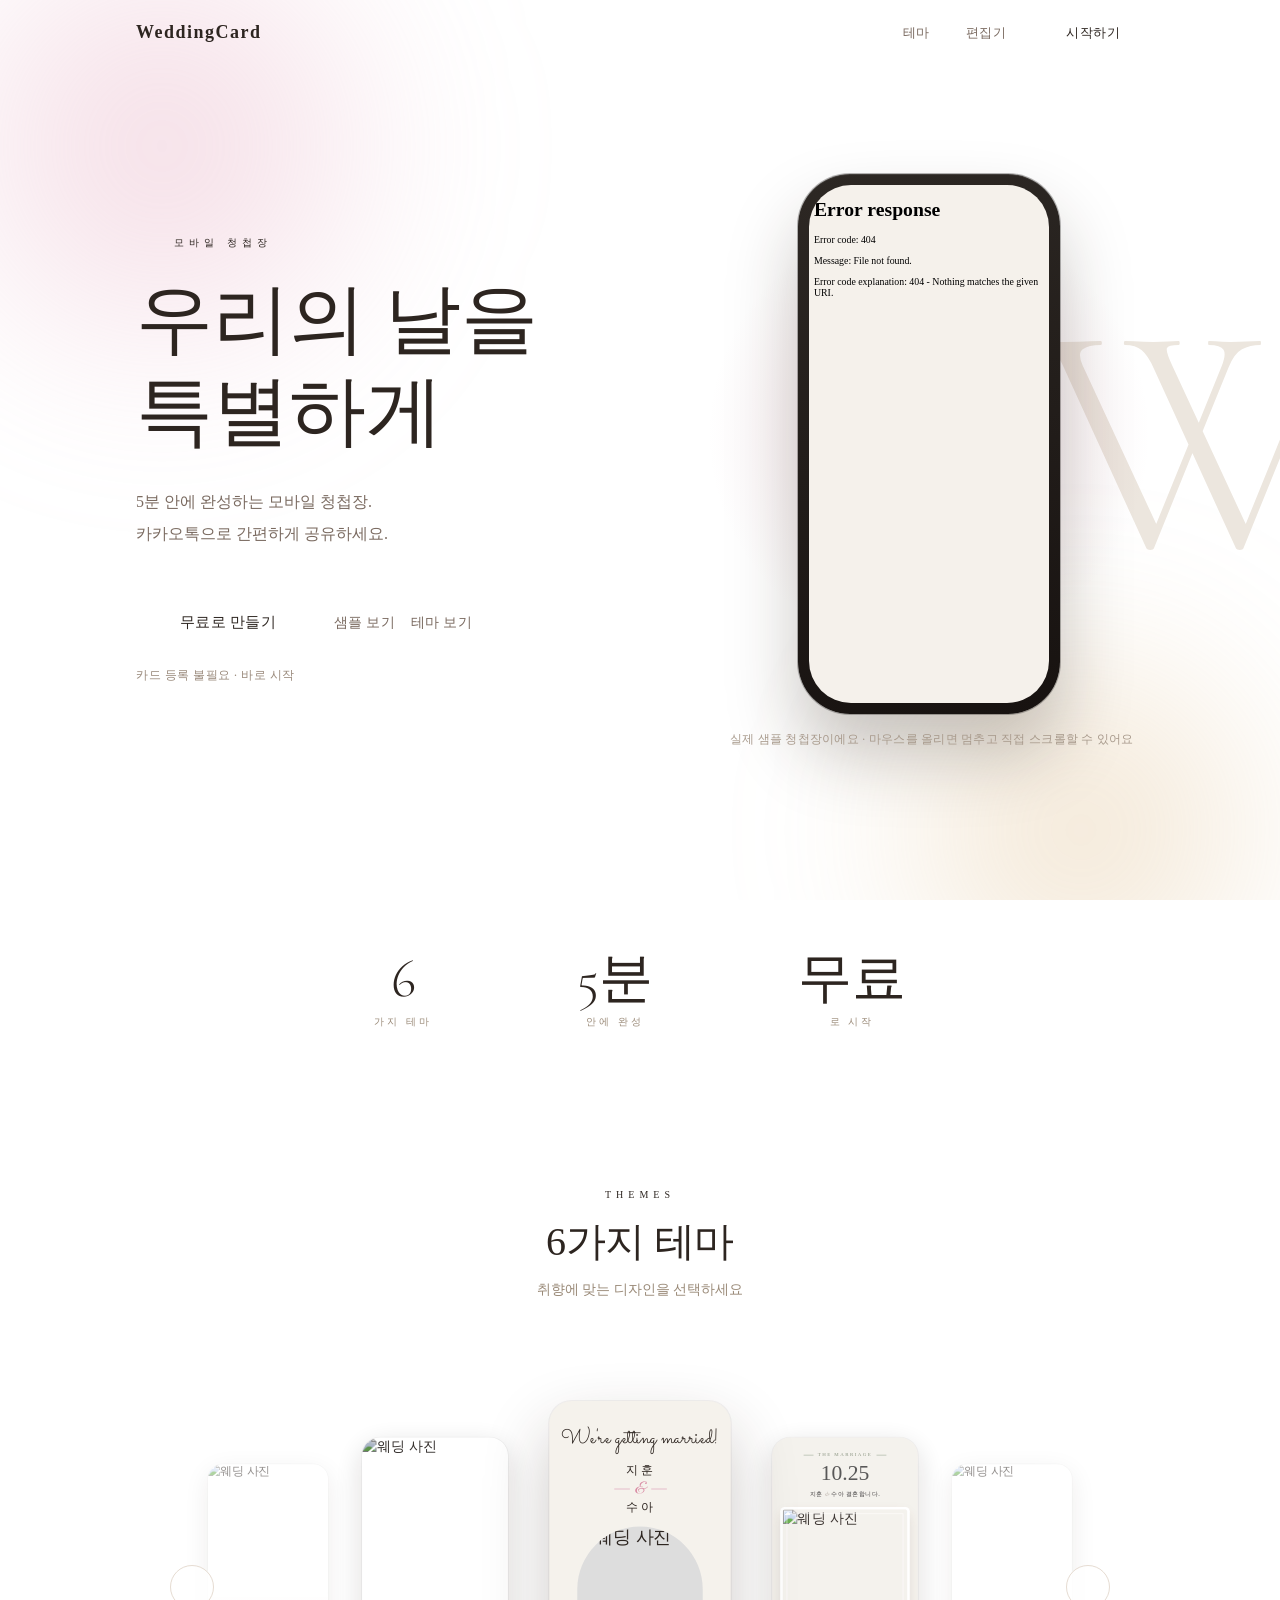
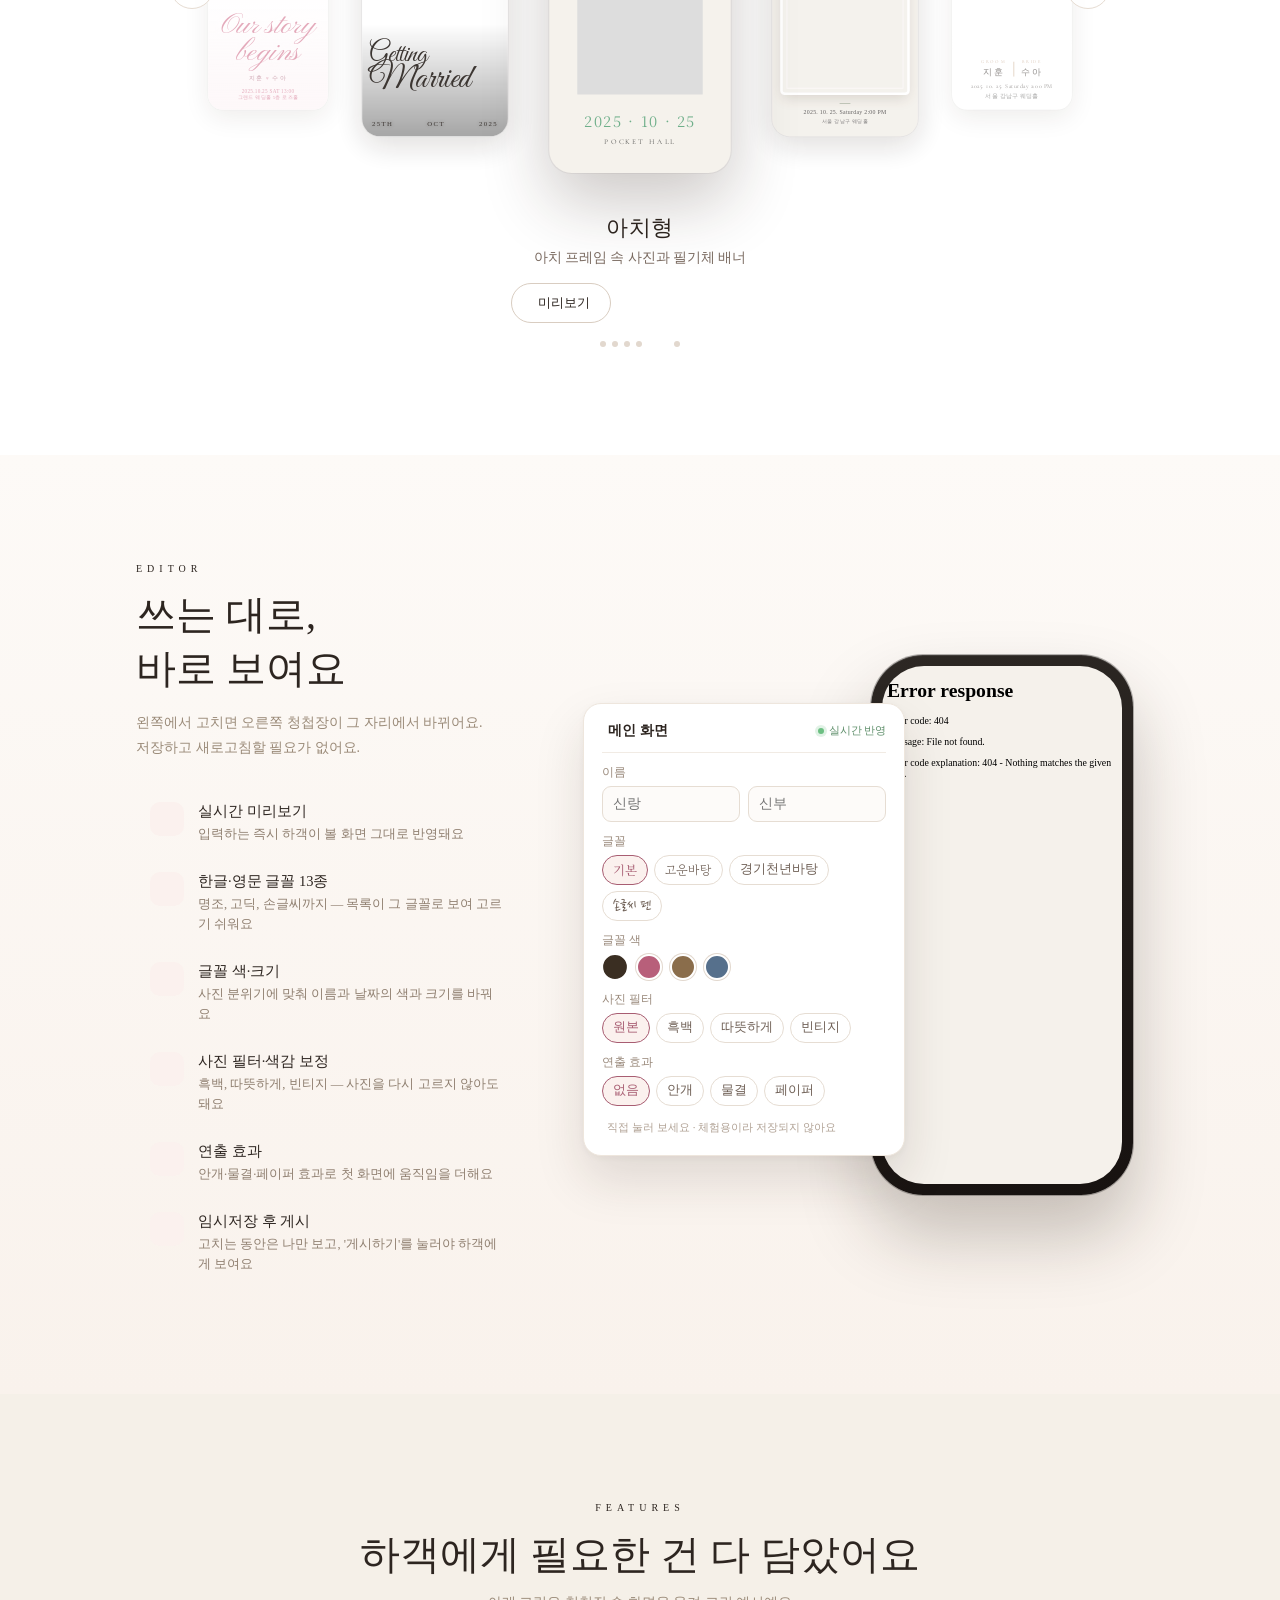
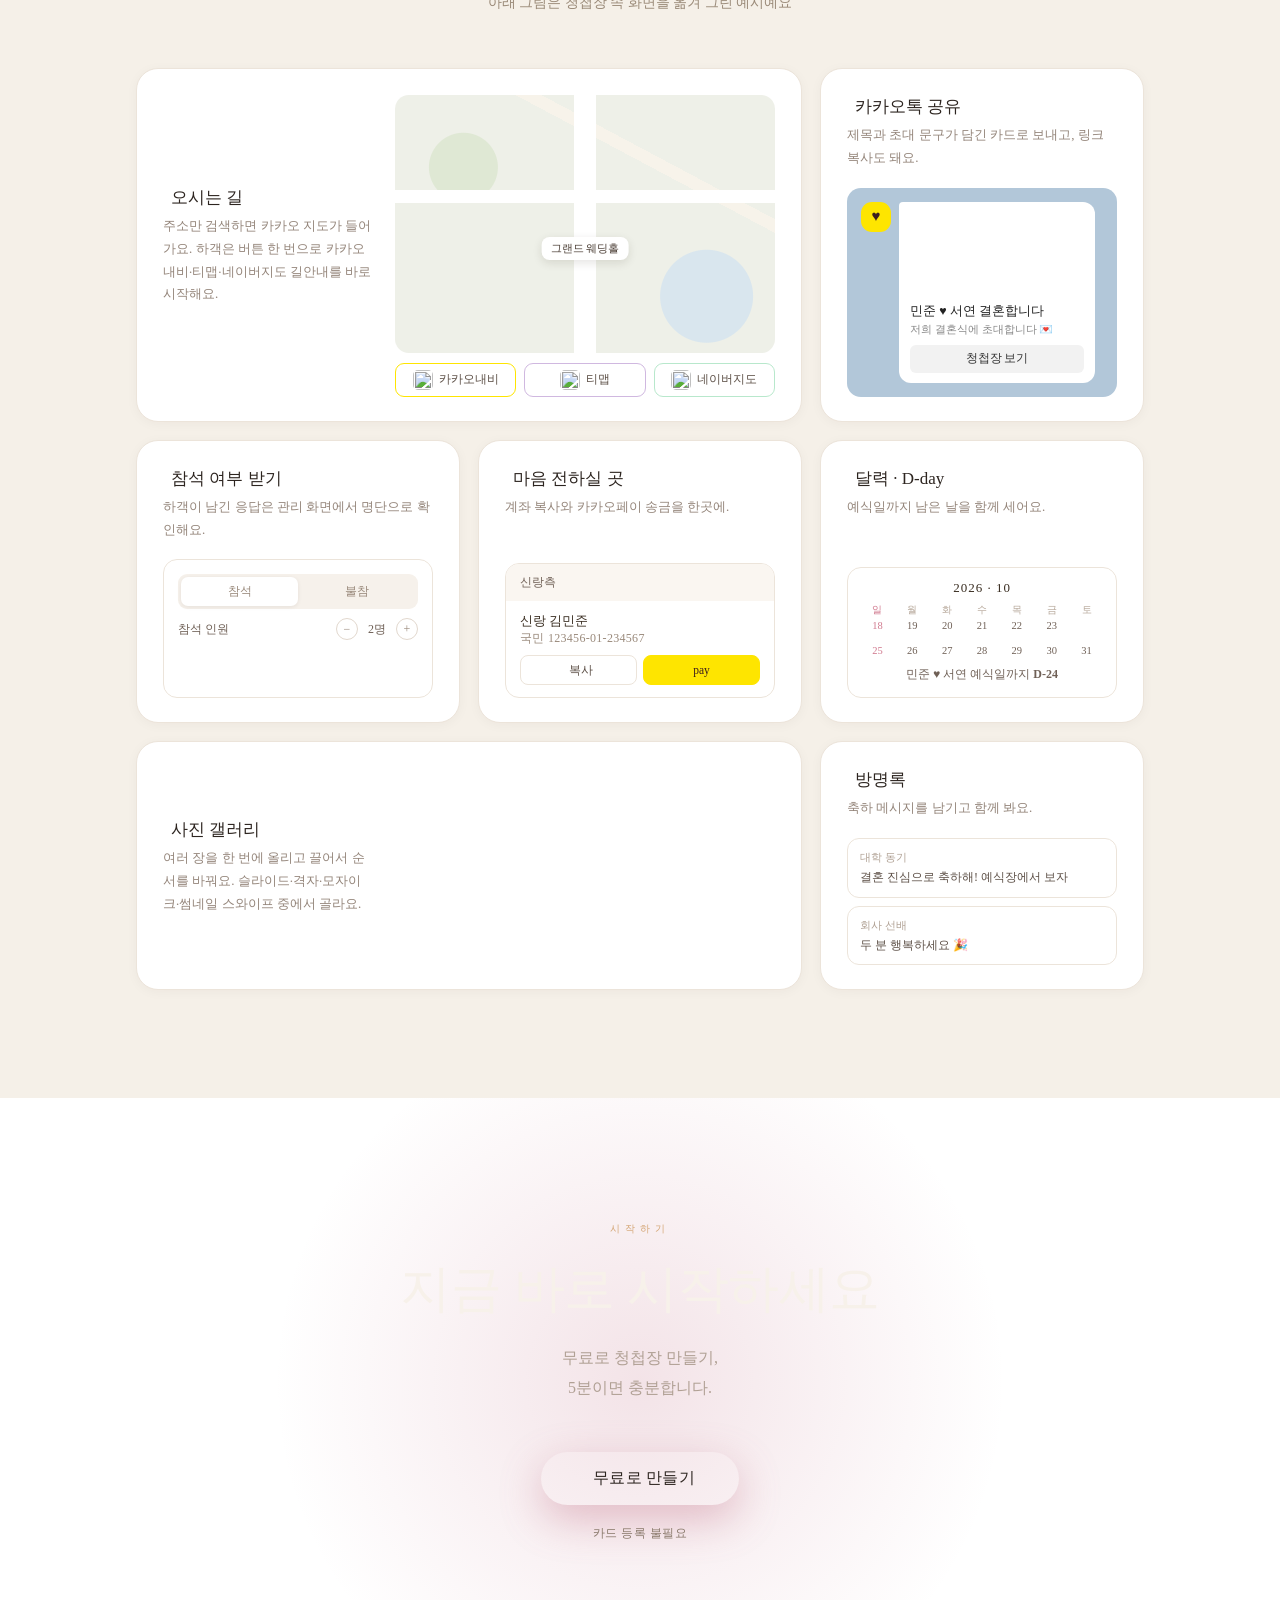
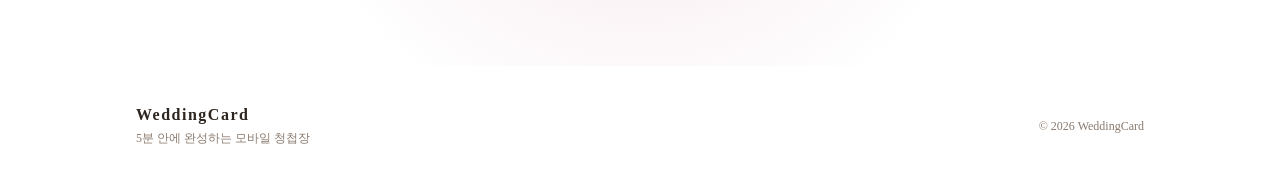
==== src/main/resources/templates/index.html @ 73e3d006 "푸터: 링크 목록과 테스트 제거, 로고·소개·연도만 Co-Authored-By: Claude Opus 5.5 <noreply@anthropic.com> Claude-Session:" ====
<!DOCTYPE html>
<html lang="ko" xmlns:th="http://www.thymeleaf.org">
<head>
  <meta charset="UTF-8">
  <meta name="viewport" content="width=device-width, initial-scale=1.0">
  <link rel="icon" type="image/svg+xml" href="/favicon.svg">
  <link rel="icon" type="image/png" sizes="32x32" href="/favicon-32.png">
  <link rel="apple-touch-icon" href="/apple-touch-icon.png">
  <title>WeddingCard — 모바일 청첩장</title>
  <link rel="preconnect" href="https://fonts.googleapis.com">
  <link href="https://fonts.googleapis.com/css2?family=Noto+Serif+KR:wght@200;300;400;600&family=Noto+Sans+KR:wght@300;400;500&family=Cormorant+Garamond:ital,wght@0,300;0,400;0,600;1,300;1,400;1,600&family=Dancing+Script:wght@600&family=Great+Vibes&family=Pinyon+Script&family=Sacramento&family=Patrick+Hand&display=swap" rel="stylesheet">
<!-- 편집기 소개 패널의 글꼴 버튼 이름만 (text= 로 그 글자 조각만 받는다) -->
<link href="https://fonts.googleapis.com/css2?family=Gowun+Batang&family=Nanum+Pen+Script&text=%EA%B3%A0%EC%9A%B4%EB%B0%94%ED%83%95%EC%86%90%EA%B8%80%EC%94%A8%ED%8E%9C&display=swap" rel="stylesheet">
<!-- 아치형 카드 날짜 숫자 — 실제 청첩장 기본값과 같은 경기천년바탕 (unicode-range subset 이라 쓰인 글자 조각만 받음) -->
<link rel="stylesheet" href="https://cdn.jsdelivr.net/gh/fonts-archive/GyeonggiBatang/subsets/GyeonggiBatang-dynamic-subset.css">
  <link rel="stylesheet" href="https://cdn.jsdelivr.net/npm/@tabler/icons-webfont@latest/dist/tabler-icons.min.css">
  <link rel="stylesheet" th:href="@{/css/tokens.css}">
  <style>
    *, *::before, *::after { box-sizing: border-box; margin: 0; padding: 0; }
    html { scroll-behavior: smooth; }
    body { font-family:var(--font-sans); background: var(--color-cream); color: #2d2520; -webkit-font-smoothing: antialiased; }

    /* ── 레이아웃 ── */
    .lp-wrap { max-width: 1120px; margin: 0 auto; padding: 0 56px; }
    .lp-hero-grid { display: grid; grid-template-columns: 54fr 46fr; gap: 72px; align-items: center; }
    .lp-hero-ctas { display: flex; gap: 16px; align-items: center; flex-wrap: wrap; }
    /* 테마 캐러셀이 양옆으로 넓게 펼쳐지므로 이 섹션만 조금 넓힌다 */
    #themes .lp-wrap { max-width: 1180px; }
    .lp-hero-visual { display: flex; justify-content: center; align-items: center; }

    /* ── 히어로 장식 문자 ── */
    .lp-hero-deco {
      position: absolute; right: -60px; top: 50%; transform: translateY(-52%);
      font-family: 'Cormorant Garamond', serif;
      font-size: clamp(160px, 26vw, 360px);
      font-weight: 300; line-height: 1;
      color: #ece6de; pointer-events: none; user-select: none; z-index: 0; letter-spacing: -8px;
    }

    /* ── 스크롤 reveal ── */
    [data-reveal] {
      opacity: 0; transform: translateY(28px);
      transition: opacity 0.9s cubic-bezier(0.16,1,0.3,1), transform 0.9s cubic-bezier(0.16,1,0.3,1);
    }
    [data-reveal="scale"] { transform: scale(0.93) translateY(12px); }
    [data-reveal].in  { opacity: 1; transform: none; }
    [data-delay="1"]  { transition-delay: 0.10s !important; }
    [data-delay="2"]  { transition-delay: 0.22s !important; }
    [data-delay="3"]  { transition-delay: 0.34s !important; }
    [data-delay="4"]  { transition-delay: 0.46s !important; }
    [data-delay="5"]  { transition-delay: 0.58s !important; }
    [data-delay="6"]  { transition-delay: 0.70s !important; }

    /* ── 호버 ── */
    .feat-card { transition: transform 0.25s ease, box-shadow 0.25s ease; }
    .feat-card:hover { transform: translateY(-3px); box-shadow: 0 16px 48px rgba(44,30,20,0.09) !important; }
    .nav-link:hover  { color: var(--color-ink-deepest) !important; }
    .lp-primary:hover { background: #b56278 !important; transform: translateY(-1px); }
    .lp-dark-btn:hover { background: #3d3028 !important; }

    /* ── 눌림 ──
       터치 기기엔 hover가 없어서, 지금까지 모바일에서는 버튼을 눌러도 아무 반응이
       없었다(반응이 없으면 한 번 더 누른다). 색 변화를 같이 주는 이유는
       모션 최소화 설정에서 transform 이 무력화돼도 피드백은 남기기 위해서다. */
    .lp-primary:active  { background: #a85369 !important; transform: translateY(1px) scale(0.985); }
    .lp-dark-btn:active { background: #000 !important; transform: translateY(1px);
                          transition: background 0.1s, transform 0.1s; }
    .nav-link:active { opacity: 0.6; }

    /* ── 키보드 포커스 ──
       버튼이 전부 border-radius 22~40px 커스텀이라 브라우저 기본 링이 제대로
       드러나지 않는다. outline 은 요소의 radius 를 따라가므로 모양은 그대로 둔다. */
    a:focus-visible,
    button:focus-visible { outline: 2px solid #b8536e; outline-offset: 3px; }

    /* ── 애니메이션 ── */
    @keyframes float { 0%,100% { transform: translateY(0) rotate(-2deg); } 50% { transform: translateY(-14px) rotate(-2deg); } }
    @keyframes scrollBounce { 0%,100% { transform: translateX(-50%) translateY(0); opacity: 0.5; } 50% { transform: translateX(-50%) translateY(9px); opacity: 0.15; } }
    @keyframes navIn { from { opacity: 0; transform: translateY(-10px); } to { opacity: 1; transform: none; } }

    /* ── 히어로 배경 글로우 ──
       섹션 배경이 전부 크림 한 톤이라 정지 화면처럼 보였다. 아주 느리게 떠다니는
       블롭 두 개로 색을 흔들어 준다 — 눈에 띄면 실패고, 없으면 허전한 정도로만. */
    .lp-hero-glow { position: absolute; border-radius: 50%; pointer-events: none; z-index: 0; filter: blur(72px); }
    .lp-glow-a {
      width: min(54vw, 580px); height: min(54vw, 580px); top: -16%; left: -10%;
      background: radial-gradient(circle, rgba(226,160,184,0.40) 0%, rgba(226,160,184,0) 70%);
      animation: driftA 21s ease-in-out infinite;
    }
    .lp-glow-b {
      width: min(46vw, 500px); height: min(46vw, 500px); bottom: -20%; right: -4%;
      background: radial-gradient(circle, rgba(214,172,110,0.34) 0%, rgba(214,172,110,0) 70%);
      animation: driftB 27s ease-in-out infinite;
    }
    @keyframes driftA { 0%,100% { transform: translate(0,0) scale(1); } 50% { transform: translate(7%,9%) scale(1.14); } }
    @keyframes driftB { 0%,100% { transform: translate(0,0) scale(1); } 50% { transform: translate(-8%,-7%) scale(1.10); } }

    /* ── 히어로 체험 폰 ──
       예전엔 테마 사진을 깐 폰 목업 세 대였다. 보기만 할 수 있어서 "직접 써보면 어떤지"가
       전달되지 않았다. 실제 샘플 청첩장(/demo)을 iframe 으로 넣어 스크롤·테마 전환을 해볼 수 있게 했다.
       iframe 은 실제 폰 폭(390px)으로 그리고 화면 크기에 맞게 축소한다. */
    .lp-demo { display: flex; flex-direction: column; align-items: center; gap: 18px; position: relative; }
    .lp-demo-glow {
      position: absolute; width: 460px; height: 460px; border-radius: 50%; top: 30px; left: 50%;
      transform: translateX(-50%); z-index: 0; pointer-events: none;
      background: radial-gradient(circle, rgba(196,116,138,0.20) 0%, rgba(196,116,138,0) 68%);
    }
    .lp-dphone {
      position: relative; z-index: 1; width: 262px; height: 540px; padding: 11px; border-radius: 52px;
      background: linear-gradient(165deg,#2d2824 0%,#171210 100%);
      box-shadow: 0 40px 70px rgba(44,30,20,0.25), inset 0 1px 0 rgba(255,255,255,0.1), 0 0 0 1px rgba(0,0,0,0.28);
    }
    .lp-dphone-screen { width: 240px; height: 518px; border-radius: 42px; overflow: hidden; position: relative; background: #f5f1eb; }
    .lp-dphone-screen iframe { width: 390px; height: 842px; border: 0; display: block; transform: scale(0.6154); transform-origin: 0 0; }
    /* 테마를 바꾸는 순간 깜빡임을 가리는 덮개 — 처음 불러올 때도 덮어 둔다 */
    .lp-dphone-fade { position: absolute; inset: 0; background: #f5f1eb; opacity: 0; pointer-events: none; transition: opacity 0.35s; }
    .lp-dphone-fade.on { opacity: 1; }
    .lp-demo-hint { font-size: 11.5px; color: #a89a8c; letter-spacing: 0.3px; display: flex; align-items: center; gap: 6px; position: relative; z-index: 1; }
    /* 터치 기기 — 폰 안에서 스크롤하면 페이지 스크롤이 막히므로 히어로 폰은 보기만(저절로 스크롤되는 것을 본다) */
    @media (pointer: coarse) { .lp-demo .lp-dphone iframe { pointer-events: none; } }

    /* ── 테마 캐러셀 ── */
    .lp-cf { position: relative; height: 440px; touch-action: pan-y; }
    .lp-cf-card {
      position: absolute; left: 50%; top: 50%; width: 162px; height: 332px; margin: -166px 0 0 -81px;
      transition: transform 0.55s cubic-bezier(.2,.7,.2,1), opacity 0.55s, filter 0.55s; cursor: pointer; outline: none;
    }
    .lp-cf-card > div { transition: box-shadow 0.55s; }
    .lp-cf-card.c0 > div { box-shadow: 0 26px 60px rgba(44,30,20,0.24), 0 0 0 1px rgba(44,30,20,0.05) !important; }
    .lp-cf-card:focus-visible > div { box-shadow: 0 0 0 3px var(--color-rose) !important; }
    /* 스크립트가 돌기 전 — 한 줄로 늘어놓는다 */
    .lp-cf:not(.ready) { display: flex; justify-content: center; gap: 14px; height: auto; flex-wrap: wrap; }
    .lp-cf:not(.ready) .lp-cf-card { position: static; margin: 0; }
    .lp-cf:not(.ready) .lp-cf-nav { display: none; }
    .lp-cf-nav {
      position: absolute; top: 50%; transform: translateY(-50%); z-index: 20; width: 44px; height: 44px; border-radius: 50%;
      border: 1px solid #e6dcd2; background: rgba(255,255,255,0.85); color: #5a4a40; font-size: 18px; cursor: pointer;
      display: flex; align-items: center; justify-content: center; transition: background 0.2s;
    }
    .lp-cf-nav:hover { background: #fff; }
    .lp-cf-nav.prev { left: calc(50% - 470px); }
    .lp-cf-nav.next { right: calc(50% - 470px); }
    .lp-cf-info { text-align: center; margin-top: 6px; }
    .lp-cf-name { font-family: var(--font-serif); font-size: 22px; color: var(--color-ink-deepest); letter-spacing: 0.5px; }
    .lp-cf-desc { font-size: 13.5px; color: #7a6a60; margin-top: 6px; }
    .lp-cf-btns { display: flex; gap: 10px; justify-content: center; margin-top: 16px; flex-wrap: wrap; }
    .lp-btn-o {
      font-family: inherit; font-size: 13px; color: var(--color-ink-deepest); padding: 10px 20px; border-radius: 999px;
      border: 1px solid #d9cdc1; background: #fff; cursor: pointer; display: inline-flex; align-items: center; gap: 6px;
    }
    .lp-btn-o:hover { border-color: var(--color-rose); }
    .lp-btn-r {
      font-size: 13px; color: #fff; padding: 10px 22px; border-radius: 999px; border: 0; background: var(--color-rose);
      text-decoration: none; display: inline-flex; align-items: center; gap: 6px; transition: background 0.2s;
    }
    .lp-btn-r:hover { background: #a85d72; }
    .lp-cf-dots { display: flex; gap: 6px; justify-content: center; margin-top: 18px; }
    .lp-cf-dot { width: 6px; height: 6px; border-radius: 50%; background: #e2d8ce; cursor: pointer; transition: width 0.3s, background 0.3s; }
    .lp-cf-dot.on { width: 20px; border-radius: 3px; background: var(--color-rose); }

    /* ── 테마 미리보기 창 ── */
    .lp-pv {
      position: fixed; inset: 0; z-index: 500; display: flex; align-items: center; justify-content: center; gap: 28px;
      background: rgba(30,24,20,0.55); backdrop-filter: blur(4px); -webkit-backdrop-filter: blur(4px);
      opacity: 0; pointer-events: none; transition: opacity 0.25s;
    }
    .lp-pv.open { opacity: 1; pointer-events: auto; }
    .lp-pv-side { display: flex; flex-direction: column; gap: 14px; color: #fff; width: 230px; }
    .lp-pv-side .t { font-family: var(--font-serif); font-size: 24px; }
    .lp-pv-side .d { font-size: 13.5px; opacity: 0.8; line-height: 1.6; }
    .lp-pv-side .s { font-size: 12px; opacity: 0.65; }
    .lp-pv-close, .lp-pv-arrow {
      width: 44px; height: 44px; border-radius: 50%; border: 0; background: rgba(255,255,255,0.15); color: #fff;
      font-size: 20px; cursor: pointer; display: flex; align-items: center; justify-content: center;
    }
    .lp-pv-close { position: absolute; top: 22px; right: 26px; }
    @media (max-width: 760px) {
      .lp-pv { flex-wrap: wrap; align-content: center; gap: 14px; }
      .lp-pv-side { width: 100%; align-items: center; text-align: center; order: 3; }
      .lp-pv-side .d, .lp-pv-side .s { display: none; }
      .lp-pv-arrow { position: absolute; top: 50%; }
      .lp-pv-arrow.pp { left: 8px; } .lp-pv-arrow.pn { right: 8px; }
    }

    /* ── 네비게이션 ── */
    .lp-nav {
      position: fixed; top: 0; left: 0; right: 0; z-index: 100; height: 66px;
      background: transparent;
      backdrop-filter: none; -webkit-backdrop-filter: none;
      border-bottom: 1px solid transparent;
      transition: background 0.35s ease, border-color 0.35s ease, backdrop-filter 0.35s ease;
      animation: navIn 0.5s 0.1s both;
    }
    .lp-nav.scrolled {
      background: rgba(253,250,247,0.96);
      backdrop-filter: blur(14px); -webkit-backdrop-filter: blur(14px);
      border-bottom: 1px solid var(--color-border-soft);
    }

    /* ── 편집기 소개 ──
       왼쪽은 할 수 있는 것 목록, 오른쪽은 편집 패널 + 실제 샘플 청첩장(/demo) 폰.
       패널을 만지면 편집기와 같은 postMessage(WEDDING_LIVE_UPDATE)로 폰 화면이 바로 바뀐다. */
    .lp-ed-grid { display: grid; grid-template-columns: 40fr 60fr; gap: 56px; align-items: center; }
    .lp-ed-list { list-style: none; margin-top: 30px; display: flex; flex-direction: column; gap: 4px; }
    .lp-ed-list li {
      display: flex; gap: 14px; align-items: flex-start; padding: 12px 14px; border-radius: 14px;
      transition: background 0.3s, box-shadow 0.3s;
    }
    .lp-ed-list li.on { background: #fff; box-shadow: 0 6px 22px rgba(44,30,20,0.07); }
    .lp-ed-list .ic {
      flex: 0 0 34px; height: 34px; border-radius: 10px; background: #fbf1ee; color: var(--color-rose);
      display: flex; align-items: center; justify-content: center; font-size: 18px; transition: background 0.3s, color 0.3s;
    }
    .lp-ed-list li.on .ic { background: var(--color-rose); color: #fff; }
    .lp-ed-list .t { font-size: 14.5px; color: var(--color-ink-deepest); font-weight: 500; }
    .lp-ed-list .d { font-size: 12.5px; color: #8f7f70; margin-top: 3px; line-height: 1.6; font-weight: 300; }

    .lp-ed-visual { display: flex; justify-content: center; align-items: flex-start; }
    .lp-ed-visual .lp-dphone { flex: 0 0 auto; }
    .lp-ed-visual .lp-dphone iframe { pointer-events: none; }
    .lp-ed-panel {
      position: relative; z-index: 2; flex: 0 0 322px; margin: 48px -34px 0 0; padding: 18px 18px 20px;
      background: #fff; border-radius: 18px; border: 1px solid #eee6dd;
      box-shadow: 0 24px 50px rgba(44,30,20,0.13), 0 2px 6px rgba(44,30,20,0.04);
    }
    .lp-ed-head { display: flex; align-items: center; justify-content: space-between; padding-bottom: 12px; margin-bottom: 4px; border-bottom: 1px solid #f1ebe4; }
    .lp-ed-head b { font-size: 13.5px; font-weight: 600; color: var(--color-ink-deepest); display: flex; align-items: center; gap: 6px; }
    .lp-ed-live { font-size: 11px; color: #5f8f6b; display: flex; align-items: center; gap: 5px; }
    .lp-ed-live::before { content: ''; width: 6px; height: 6px; border-radius: 50%; background: #6cbf82; box-shadow: 0 0 0 3px rgba(108,191,130,0.2); }
    .lp-ed-lbl { font-size: 11.5px; color: #9a8a7c; margin: 12px 0 6px; }
    .lp-ed-names { display: grid; grid-template-columns: 1fr 1fr; gap: 8px; }
    .lp-ed-names input {
      width: 100%; height: 36px; padding: 0 10px; border: 1px solid #e6ddd3; border-radius: 9px; background: #fdfbf9;
      font: inherit; font-size: 13.5px; color: var(--color-ink-deepest); outline: none; transition: border-color 0.2s, box-shadow 0.2s;
    }
    .lp-ed-names input:focus, .lp-ed-names input.typing { border-color: var(--color-rose); box-shadow: 0 0 0 3px rgba(196,116,138,0.14); }
    .lp-ed-chips { display: flex; flex-wrap: wrap; gap: 6px; }
    .lp-ed-chip {
      height: 30px; padding: 0 10px; border-radius: 999px; border: 1px solid #e6ddd3; background: #fff; color: #6f6056;
      font-size: 12.5px; cursor: pointer; transition: all 0.2s; font-family: inherit;
    }
    .lp-ed-chip:hover { border-color: #d9b8c1; }
    .lp-ed-chip.on { border-color: var(--color-rose); background: #fbf1ee; color: #a85d72; }
    .lp-ed-sw { display: flex; gap: 8px; }
    .lp-ed-sw button {
      width: 26px; height: 26px; border-radius: 50%; border: 2px solid #fff; cursor: pointer; padding: 0;
      box-shadow: 0 0 0 1px #e2d8ce; transition: box-shadow 0.2s, transform 0.2s;
    }
    .lp-ed-sw button.on { box-shadow: 0 0 0 2px var(--color-rose); transform: scale(1.08); }
    .lp-ed-panel .pulse { animation: edPulse 0.9s ease-out; }
    @keyframes edPulse { 0% { box-shadow: 0 0 0 0 rgba(196,116,138,0.45); } 100% { box-shadow: 0 0 0 10px rgba(196,116,138,0); } }
    .lp-ed-note { font-size: 11px; color: #b0a194; margin-top: 14px; display: flex; gap: 5px; align-items: center; }
    @media (max-width: 960px) {
      .lp-ed-grid { grid-template-columns: 1fr; gap: 40px; }
      .lp-ed-copy { text-align: center; }
      .lp-ed-list { max-width: 440px; margin-left: auto; margin-right: auto; text-align: left; }
    }
    @media (max-width: 640px) {
      .lp-ed-visual { flex-direction: column-reverse; align-items: center; }
      .lp-ed-panel { flex: 0 0 auto; width: min(100%, 340px); margin: -48px 0 0; }
    }

    /* ── 기능 모음 (벤토) ──
       기능 이름만 늘어놓던 카드 4장 대신, 하객이 실제로 보게 될 화면 조각을 작게 그려 보여준다.
       전부 HTML/CSS 로 그린 예시 화면이다 (실제 데이터·후기 아님). */
    .lp-bento { display: grid; grid-template-columns: repeat(3, 1fr); gap: 18px; }
    .lp-bx {
      background: #fff; border-radius: 22px; border: 1px solid #ece4da; padding: 26px 26px 24px;
      display: flex; flex-direction: column; gap: 18px; overflow: hidden; position: relative;
      box-shadow: 0 2px 12px rgba(44,30,20,0.04);
    }
    .lp-bx.w2 { grid-column: span 2; }
    .lp-bx h3 { font-family: var(--font-serif); font-size: 17px; font-weight: 400; color: var(--color-ink-deepest); display: flex; align-items: center; gap: 8px; }
    .lp-bx h3 i { color: var(--color-gold); font-size: 19px; }
    .lp-bx p { font-size: 13px; color: #94857a; line-height: 1.75; font-weight: 300; margin-top: 6px; }
    .lp-bx-ui { margin-top: auto; }
    .lp-bx-row { display: flex; gap: 22px; align-items: stretch; flex: 1; }
    .lp-bx-row > .txt { align-self: center; }
    .lp-bx-row > .txt { flex: 0 0 210px; }
    .lp-bx-row > .lp-bx-ui { flex: 1; margin-top: 0; display: flex; flex-direction: column; }

    /* 지도 */
    .lp-map {
      flex: 1; min-height: 168px; border-radius: 14px; position: relative; overflow: hidden; background-color: #eef0e8;
      background-image:
        linear-gradient(90deg, transparent 47%, #fff 47%, #fff 53%, transparent 53%),
        linear-gradient(0deg, transparent 58%, #fff 58%, #fff 63%, transparent 63%),
        linear-gradient(28deg, transparent 70%, #f7f3ea 70%, #f7f3ea 73%, transparent 73%),
        radial-gradient(circle at 18% 28%, #dfe8d4 0 34px, transparent 35px),
        radial-gradient(circle at 82% 78%, #d9e6ee 0 46px, transparent 47px);
    }
    .lp-map-pin { position: absolute; left: 50%; top: 52%; transform: translate(-50%, -100%); color: var(--color-rose); font-size: 34px; filter: drop-shadow(0 4px 6px rgba(168,93,114,0.35)); }
    .lp-map-tag { position: absolute; left: 50%; top: 52%; transform: translate(-50%, 8px); background: #fff; border-radius: 8px; padding: 4px 9px; font-size: 11px; color: #4a3d34; box-shadow: 0 3px 10px rgba(44,30,20,0.12); white-space: nowrap; }
    /* 진짜 카카오 지도로 바뀐 뒤 — 예시 그림 배경과 핀·라벨을 걷어낸다 */
    .lp-map.real { background: #eef0e8; }
    .lp-map.real > .lp-map-pin, .lp-map.real > .lp-map-tag { display: none; }
    .lp-map-label { background: #fff; border-radius: 8px; padding: 4px 9px; font-size: 11px; color: #4a3d34; box-shadow: 0 3px 10px rgba(44,30,20,0.15); white-space: nowrap; transform: translateY(8px); font-family: var(--font-sans); }
    .lp-navi { display: flex; gap: 8px; margin-top: 10px; }
    .lp-navi span { flex: 1; height: 34px; border-radius: 9px; border: 1px solid #ece4da; display: flex; align-items: center; justify-content: center; gap: 6px; font-size: 12px; color: #5d5047; }
    /* 청첩장 길안내 버튼과 같은 앱 아이콘·테두리 색 (invitation.css .map-navi-btn) */
    .lp-navi img { width: 20px; height: 20px; border-radius: 5px; object-fit: cover; }
    .lp-navi .k { border-color: #fee500; } .lp-navi .t { border-color: #d0b8e0; } .lp-navi .n { border-color: #b8e8cc; }

    /* 카카오톡 공유 */
    .lp-kakao { background: #b2c7d9; border-radius: 14px; padding: 14px 12px 14px 14px; display: flex; gap: 8px; align-items: flex-start; }
    .lp-kakao-av { flex: 0 0 30px; height: 30px; border-radius: 11px; background: #fee500; display: flex; align-items: center; justify-content: center; font-size: 15px; color: #3c1e1e; }
    .lp-kakao-card { flex: 1; background: #fff; border-radius: 4px 12px 12px 12px; overflow: hidden; max-width: 196px; }
    .lp-kakao-card .ph { height: 92px; background: url('/images/share-thumbnail.jpg') center / cover; }
    .lp-kakao-card .bd { padding: 9px 11px 10px; }
    .lp-kakao-card .t { font-size: 12.5px; color: #222; font-weight: 500; }
    .lp-kakao-card .s { font-size: 11px; color: #888; margin-top: 2px; }
    .lp-kakao-card .btn { margin-top: 8px; height: 28px; border-radius: 6px; background: #f2f2f2; font-size: 11.5px; color: #333; display: flex; align-items: center; justify-content: center; }

    /* 참석 여부 */
    .lp-rsvp { border: 1px solid #ece4da; border-radius: 14px; padding: 14px; display: flex; flex-direction: column; gap: 9px; }
    .lp-seg { display: grid; grid-template-columns: 1fr 1fr; background: #f6f1eb; border-radius: 9px; padding: 3px; font-size: 12px; text-align: center; color: #9a8a7c; }
    .lp-seg span { padding: 6px 0; border-radius: 7px; }
    .lp-seg span.on { background: #fff; color: var(--color-ink-deepest); box-shadow: 0 1px 4px rgba(44,30,20,0.08); }
    .lp-rsvp-row { display: flex; justify-content: space-between; align-items: center; font-size: 12px; color: #6f6056; }
    .lp-cnt { display: flex; align-items: center; gap: 10px; }
    .lp-cnt b { width: 22px; height: 22px; border-radius: 50%; border: 1px solid #e2d8ce; display: flex; align-items: center; justify-content: center; font-weight: 400; color: #9a8a7c; }
    .lp-rsvp-btn { height: 34px; border-radius: 9px; background: var(--color-ink-deepest); color: #fff; font-size: 12px; display: flex; align-items: center; justify-content: center; }

    /* 계좌 */
    .lp-acct { border: 1px solid #ece4da; border-radius: 14px; overflow: hidden; }
    .lp-acct-h { padding: 10px 14px; background: #faf6f1; font-size: 12px; color: #6f6056; display: flex; justify-content: space-between; }
    .lp-acct-b { padding: 12px 14px; display: flex; flex-direction: column; gap: 8px; }
    .lp-acct-b .n { font-size: 12.5px; color: #3a2e22; }
    .lp-acct-b .a { font-size: 12px; color: #9a8a7c; letter-spacing: 0.3px; }
    .lp-acct-btns { display: flex; gap: 6px; }
    .lp-acct-btns span { flex: 1; height: 30px; border-radius: 8px; font-size: 11.5px; display: flex; align-items: center; justify-content: center; gap: 4px; border: 1px solid #ece4da; color: #5d5047; }
    .lp-acct-btns span.pay { background: #fee500; border-color: #fee500; color: #3c1e1e; }

    /* 달력 + D-day */
    .lp-cal { border: 1px solid #ece4da; border-radius: 14px; padding: 12px 12px 14px; }
    .lp-cal-h { text-align: center; font-family: var(--font-serif); font-size: 13px; color: #3a2e22; margin-bottom: 8px; letter-spacing: 1px; }
    .lp-cal-g { display: grid; grid-template-columns: repeat(7, 1fr); gap: 3px 0; text-align: center; font-size: 10.5px; color: #6f6056; }
    .lp-cal-g .w { color: #b5a698; font-size: 9.5px; }
    .lp-cal-g .su { color: #d0798e; }
    .lp-cal-g .d { width: 22px; height: 22px; line-height: 22px; margin: 0 auto; border-radius: 50%; background: var(--color-rose); color: #fff; }
    .lp-dday { margin-top: 10px; text-align: center; font-size: 12px; color: #6f6056; }
    .lp-dday strong { color: var(--color-rose); font-weight: 600; }

    /* 갤러리 */
    .lp-gal { display: grid; grid-template-columns: 2fr 1fr 1fr; grid-template-rows: 1fr 1fr; gap: 6px; flex: 1; min-height: 168px; }
    .lp-gal span { border-radius: 10px; background-size: cover; background-position: center 25%; }
    .lp-gal span:first-child { grid-row: span 2; }

    /* 방명록 */
    .lp-gb { display: flex; flex-direction: column; gap: 8px; }
    .lp-gb div { border: 1px solid #ece4da; border-radius: 12px; padding: 10px 12px; font-size: 12px; color: #5d5047; line-height: 1.55; }
    .lp-gb b { display: block; font-size: 11px; color: #b0a194; font-weight: 400; margin-bottom: 2px; }

    @media (max-width: 960px) {
      .lp-bento { grid-template-columns: 1fr 1fr; }
      .lp-bx-row { flex-direction: column; align-items: stretch; }
      .lp-bx-row > .txt { flex: none; }
    }
    @media (max-width: 640px) {
      .lp-bento { grid-template-columns: 1fr; }
      .lp-bx.w2 { grid-column: auto; }
    }

    /* ── 푸터 ── */
    .lp-foot { background: var(--color-cream); border-top: 1px solid var(--color-border-soft); padding: 40px 0 36px; }
    .lp-foot-in { display: flex; align-items: center; justify-content: space-between; flex-wrap: wrap; gap: 20px 32px; }
    .lp-foot-logo { font-family: var(--font-serif); font-size: 16px; font-weight: 600; color: var(--color-ink-deepest); letter-spacing: 1.5px; text-decoration: none; }
    .lp-foot-tag { font-size: 12px; color: #8a7a6e; margin-top: 6px; font-weight: 300; }
    .lp-foot-copy { font-size: 12px; color: #8a7a6e; }
    @media (max-width: 640px) { .lp-foot-in { flex-direction: column; align-items: flex-start; } }

    /* ── 반응형 ── */
    @media (max-width: 960px) {
      .lp-wrap { padding: 0 32px; }
      .lp-hero-grid { grid-template-columns: 1fr; gap: 52px; text-align: center; }
      .lp-hero-visual { margin-top: 8px; }
      .lp-hero-ctas { justify-content: center; }
      .lp-hero-deco { font-size: clamp(120px,35vw,220px); opacity: 0.3; }
      .lp-nav-inner { padding: 0 32px !important; }
      .lp-stat-item { padding: 0 40px !important; }
    }
    @media (max-width: 640px) {
      .lp-wrap { padding: 0 20px; }
      .lp-hero-deco { display: none; }
      .lp-nav-inner { padding: 0 20px !important; }
      .lp-stats-wrap { flex-direction: column; }
      .lp-stat-item { padding: 20px 0 !important; }
      .lp-stats-divider { display: none !important; }
      .lp-cf { height: 400px; }
      .lp-cf-nav { display: none; }
    }
    @media (prefers-reduced-motion: reduce) {
      [data-reveal] { opacity: 1 !important; transform: none !important; transition: none !important; }
      .feat-card { transition: none !important; }
      /* 떠다니는 것들은 전부 정지 — 회전은 배치라서 유지한다 */
      .lp-hero-glow { animation: none !important; }
      .lp-cf-card, .lp-dphone-fade { transition: none !important; }
    }
  </style>
</head>
<body>

<!-- ── NAV ── -->
<nav class="lp-nav" id="mainNav">
  <div class="lp-nav-inner" style="max-width:1120px;margin:0 auto;padding:0 56px;display:flex;align-items:center;justify-content:space-between;height:100%;">
    <a href="/" style="font-family:var(--font-serif);font-size:18px;font-weight:600;color:var(--color-ink-deepest);letter-spacing:1.5px;text-decoration:none;">WeddingCard</a>
    <div style="display:flex;align-items:center;gap:36px;">
      <a href="#themes" class="nav-link" style="text-decoration:none;color:#7a6a60;font-size:13px;font-weight:300;letter-spacing:0.5px;transition:color 0.2s;">테마</a>
      <a href="#editor" class="nav-link" style="text-decoration:none;color:#7a6a60;font-size:13px;font-weight:300;letter-spacing:0.5px;transition:color 0.2s;">편집기</a>
      <a href="/my/create" class="lp-dark-btn" style="background:var(--color-ink-deepest);color:var(--color-white);text-decoration:none;padding:10px 24px;border-radius:24px;font-size:13px;font-weight:500;letter-spacing:0.5px;transition:background 0.2s;">시작하기</a>
    </div>
  </div>
</nav>

<!-- ── HERO ── -->
<section style="min-height:100vh;padding:100px 0 80px;display:flex;align-items:center;position:relative;overflow:hidden;background:radial-gradient(ellipse 130% 90% at 10% 60%,#f9f4ef 0%,var(--color-cream) 60%);">
  <div class="lp-hero-glow lp-glow-a"></div>
  <div class="lp-hero-glow lp-glow-b"></div>
  <div class="lp-hero-deco">W</div>
  <div class="lp-wrap" style="width:100%;position:relative;z-index:1;">
    <div class="lp-hero-grid">

      <!-- 텍스트 -->
      <div>
        <div data-reveal style="display:flex;align-items:center;gap:10px;margin-bottom:24px;">
          <span style="display:inline-block;width:28px;height:1px;background:var(--color-gold);opacity:0.7;flex-shrink:0;"></span>
          <span style="font-size:10px;letter-spacing:5px;color:var(--color-gold);font-weight:500;text-transform:uppercase;">모바일 청첩장</span>
        </div>
        <h1 data-reveal data-delay="1" style="font-family:var(--font-serif);font-size:clamp(42px,6vw,80px);font-weight:300;line-height:1.2;color:var(--color-ink-deepest);margin-bottom:28px;letter-spacing:-0.5px;word-break:keep-all;">
          우리의 날을<br>
          <span style="color:var(--color-rose);">특별하게</span>
        </h1>
        <p data-reveal data-delay="2" style="font-size:16px;color:#7a6a60;line-height:2;font-weight:300;max-width:380px;margin-bottom:48px;word-break:keep-all;">
          5분 안에 완성하는 모바일 청첩장.<br>카카오톡으로 간편하게 공유하세요.
        </p>
        <div data-reveal data-delay="3" class="lp-hero-ctas">
          <a href="/my/create" class="lp-primary" style="display:inline-flex;align-items:center;gap:8px;background:var(--color-rose);color:var(--color-white);text-decoration:none;padding:15px 36px;border-radius:40px;font-size:15px;font-weight:500;letter-spacing:0.3px;white-space:nowrap;transition:background 0.2s,transform 0.15s;">
            <i class="ti ti-edit" style="font-size:15px;"></i>무료로 만들기
          </a>
          <!-- 로그인 없이 완성된 청첩장(사진까지 채운 체험용 샘플)을 바로 볼 수 있는 링크 — 데모 데이터가 없으면 숨김 -->
          <a th:if="${sampleSlug != null}" href="/demo" target="_blank" rel="noopener"
             class="nav-link" style="color:#7a6a60;text-decoration:none;font-size:14px;font-weight:300;display:inline-flex;align-items:center;gap:6px;letter-spacing:0.3px;white-space:nowrap;transition:color 0.2s;">
            <i class="ti ti-eye" style="font-size:14px;"></i>샘플 보기
          </a>
          <a href="#themes" class="nav-link" style="color:#7a6a60;text-decoration:none;font-size:14px;font-weight:300;display:inline-flex;align-items:center;gap:6px;letter-spacing:0.3px;white-space:nowrap;transition:color 0.2s;">
            테마 보기 <i class="ti ti-arrow-right" style="font-size:14px;"></i>
          </a>
        </div>
        <p data-reveal data-delay="4" style="margin-top:20px;font-size:12px;color:#9a8a7c;letter-spacing:0.5px;">카드 등록 불필요 · 바로 시작</p>
      </div>

      <!-- 첫 화면 폰 — 사진이 아니라 실제 샘플 청첩장(/demo)이 들어 있고, 천천히 저절로 스크롤되며
           표지부터 인사말·갤러리·지도·참석 응답까지 "어떤 청첩장을 받게 되는지"를 보여준다.
           테마 비교는 아래 테마 섹션(캐러셀·미리보기 창)이 맡는다 — 두 곳이 같은 일을 하지 않게. -->
      <div class="lp-hero-visual" data-reveal="scale" data-delay="2">
        <div class="lp-demo" id="heroDemo">
          <div class="lp-demo-glow" aria-hidden="true"></div>
          <div class="lp-dphone">
            <div class="lp-dphone-screen">
              <iframe src="/demo?theme=our_story" title="샘플 청첩장 미리보기"></iframe>
              <div class="lp-dphone-fade on" aria-hidden="true"></div>
            </div>
          </div>
          <div class="lp-demo-hint"><i class="ti ti-device-mobile"></i><span>실제 샘플 청첩장이에요 · 마우스를 올리면 멈추고 직접 스크롤할 수 있어요</span></div>
        </div>
      </div>

    </div>
  </div>
  <div style="position:absolute;bottom:28px;left:50%;animation:scrollBounce 2.5s ease-in-out infinite;color:var(--color-gold);">
    <i class="ti ti-chevron-down" style="font-size:22px;"></i>
  </div>
</section>

<!-- ── STATS ── -->
<div style="border-top:1px solid var(--color-border-soft);border-bottom:1px solid var(--color-border-soft);padding:52px 0;background:var(--color-cream);">
  <div class="lp-stats-wrap" style="display:flex;align-items:stretch;justify-content:center;">
    <div class="lp-stat-item" data-reveal style="text-align:center;padding:0 72px;">
      <div style="font-family:'Cormorant Garamond',serif;font-size:54px;font-weight:300;color:var(--color-gold);line-height:1;"><span data-count="6">0</span></div>
      <div style="font-size:10px;letter-spacing:3px;color:#9a8a78;margin-top:9px;font-weight:300;text-transform:uppercase;">가지 테마</div>
    </div>
    <div class="lp-stats-divider" style="width:1px;background:var(--color-border-soft);flex-shrink:0;"></div>
    <div class="lp-stat-item" data-reveal data-delay="1" style="text-align:center;padding:0 72px;">
      <div style="font-family:'Cormorant Garamond',serif;font-size:54px;font-weight:300;color:var(--color-gold);line-height:1;"><span data-count="5">0</span>분</div>
      <div style="font-size:10px;letter-spacing:3px;color:#9a8a78;margin-top:9px;font-weight:300;text-transform:uppercase;">안에 완성</div>
    </div>
    <div class="lp-stats-divider" style="width:1px;background:var(--color-border-soft);flex-shrink:0;"></div>
    <div class="lp-stat-item" data-reveal data-delay="2" style="text-align:center;padding:0 72px;">
      <div style="font-family:'Cormorant Garamond',serif;font-size:54px;font-weight:300;color:var(--color-gold);line-height:1;">무료</div>
      <div style="font-size:10px;letter-spacing:3px;color:#9a8a78;margin-top:9px;font-weight:300;text-transform:uppercase;">로 시작</div>
    </div>
  </div>
</div>

<!-- ── THEMES ── -->
<section id="themes" style="padding:108px 0;">
  <div class="lp-wrap">
    <div data-reveal style="text-align:center;margin-bottom:68px;">
      <div style="font-size:10px;letter-spacing:5px;color:var(--color-gold);font-weight:500;text-transform:uppercase;margin-bottom:14px;">THEMES</div>
      <h2 style="font-family:var(--font-serif);font-size:clamp(26px,3.5vw,40px);font-weight:300;color:var(--color-ink-deepest);letter-spacing:-0.3px;">6가지 테마</h2>
      <p style="font-size:14px;color:#9a8a78;margin-top:12px;font-weight:300;">취향에 맞는 디자인을 선택하세요</p>
    </div>
    <!-- 테마 캐러셀 — 가운데 카드가 크고 양옆은 작게. 가운데를 누르면 실제 샘플을 폰 창으로 띄운다.
         스크립트가 돌기 전(.ready 전)에는 한 줄로 늘어놓아 그대로 보이게 한다. -->
    <div class="lp-cf" id="themeCarousel" data-reveal>
      <button type="button" class="lp-cf-nav prev" aria-label="이전 테마"><i class="ti ti-chevron-left"></i></button>
      <button type="button" class="lp-cf-nav next" aria-label="다음 테마"><i class="ti ti-chevron-right"></i></button>

      <!-- 기본 — 실제 첫 화면처럼 사진이 화면 대부분, 아래로 흰색 페이드 -->
      <div class="lp-cf-card" data-design="basic" data-name="기본" data-desc="사진 아래로 이름과 일시를 단정하게" role="button" tabindex="0" aria-label="기본 테마">
        <div style="width:162px;height:332px;border-radius:20px;overflow:hidden;background:#fff;box-shadow:0 10px 34px rgba(44,30,20,0.16),0 0 0 1px rgba(44,30,20,0.05);position:relative;display:flex;flex-direction:column;">
          <div style="width:100%;flex:1 1 auto;min-height:0;overflow:hidden;position:relative;">
            <img src="/images/theme-basic.webp" alt="웨딩 사진" loading="lazy" style="width:100%;height:100%;object-fit:cover;object-position:center 30%;display:block;">
            <div style="position:absolute;left:0;right:0;bottom:0;height:24px;background:linear-gradient(180deg,rgba(255,255,255,0),#fff);"></div>
          </div>
          <div style="flex:0 0 auto;padding:8px 10px 13px;text-align:center;display:flex;flex-direction:column;align-items:center;justify-content:center;gap:5px;">
            <div style="display:flex;align-items:center;justify-content:center;gap:10px;">
              <div style="display:flex;flex-direction:column;align-items:center;gap:2px;">
                <span style="font-family:'Cormorant Garamond',serif;font-size:6px;letter-spacing:2px;text-transform:uppercase;color:#b8865a;">Groom</span>
                <span style="font-family:var(--font-serif);font-size:12px;color:var(--color-black);letter-spacing:2.5px;">지훈</span>
              </div>
              <div style="width:1px;height:20px;background:#C4956A;"></div>
              <div style="display:flex;flex-direction:column;align-items:center;gap:2px;">
                <span style="font-family:'Cormorant Garamond',serif;font-size:6px;letter-spacing:2px;text-transform:uppercase;color:#b8865a;">Bride</span>
                <span style="font-family:var(--font-serif);font-size:12px;color:var(--color-black);letter-spacing:2.5px;">수아</span>
              </div>
            </div>
            <div style="font-family:'EB Garamond','Cormorant Garamond',serif;font-size:8px;color:var(--color-charcoal);letter-spacing:0.6px;">2025. 10. 25. Saturday 2:00 PM</div>
            <div style="font-family:var(--font-serif);font-size:7.5px;color:#5a5a58;letter-spacing:0.4px;">서울 강남구 웨딩홀</div>
          </div>
        </div>
      </div>

      <!-- Our story — 실제처럼 타이틀(Dancing Script) · 이름 · 날짜/예식장 두 줄을 아래부터 쌓는다 -->
      <div class="lp-cf-card" data-design="our_story" data-name="Our story" data-desc="사진 위 필기체 타이틀, 아래로 이름·일시" role="button" tabindex="0" aria-label="Our story 테마">
        <div style="width:162px;height:332px;border-radius:20px;overflow:hidden;box-shadow:0 10px 34px rgba(44,30,20,0.16),0 0 0 1px rgba(44,30,20,0.05);position:relative;">
          <img src="/images/theme-story.webp" alt="웨딩 사진" loading="lazy" style="width:100%;height:100%;object-fit:cover;object-position:center 12%;position:absolute;inset:0;">
          <div style="position:absolute;left:0;right:0;bottom:0;height:46%;background:linear-gradient(180deg,transparent 0%,rgba(255,255,255,0.45) 40%,rgba(255,255,255,0.88) 70%,rgba(255,255,255,0.98) 100%);"></div>
          <div style="position:absolute;left:0;right:0;bottom:18%;text-align:center;padding:0 8px;">
            <div style="font-family:'Dancing Script',cursive;font-size:31px;font-weight:600;color:var(--color-black);line-height:0.92;text-shadow:0 1px 8px rgba(255,255,255,0.6);">Our story<br>begins</div>
          </div>
          <div style="position:absolute;left:0;right:0;bottom:11.5%;text-align:center;font-family:var(--font-serif);font-size:8px;color:#1a1a1a;letter-spacing:2px;">지훈<span style="font-family:'Cormorant Garamond',serif;font-size:7.5px;color:#666;margin:0 5px 0 3px;letter-spacing:0;">&amp;</span>수아</div>
          <div style="position:absolute;left:0;right:0;bottom:3.2%;text-align:center;font-family:var(--font-serif);">
            <div style="font-size:7px;color:#2a2a2a;letter-spacing:0.4px;">2025.10.25 SAT 13:00</div>
            <div style="font-size:6.5px;color:#3a3a3a;letter-spacing:0.3px;margin-top:1px;">그랜드 웨딩홀 5층 로즈홀</div>
          </div>
        </div>
      </div>

      <!-- Our story pink — 실제처럼 Pinyon Script 로즈 타이틀 · ♥ 이름 줄 · 분홍 날짜/예식장 -->
      <div class="lp-cf-card" data-design="our_story_pink" data-name="Our story 핑크" data-desc="로즈톤 타이틀과 하트로 사랑스럽게" role="button" tabindex="0" aria-label="Our story 핑크 테마">
        <div style="width:162px;height:332px;border-radius:20px;overflow:hidden;box-shadow:0 10px 34px rgba(44,30,20,0.16),0 0 0 1px rgba(44,30,20,0.05);position:relative;">
          <img src="/images/theme-story.webp" alt="웨딩 사진" loading="lazy" style="width:100%;height:100%;object-fit:cover;object-position:center 10%;position:absolute;inset:0;">
          <div style="position:absolute;left:0;right:0;bottom:0;height:48%;background:linear-gradient(180deg,transparent 0%,rgba(253,240,243,0.4) 40%,rgba(253,240,243,0.8) 72%,rgba(253,240,243,0.95) 100%);"></div>
          <div style="position:absolute;left:0;right:0;bottom:17.5%;text-align:center;padding:0 4px;">
            <div style="font-family:'Pinyon Script',cursive;font-size:40px;font-weight:400;color:#d9527a;line-height:0.92;text-shadow:0 2px 8px rgba(255,255,255,0.55);">Our story<br>begins</div>
          </div>
          <div style="position:absolute;left:0;right:0;bottom:11.5%;text-align:center;font-family:var(--font-serif);font-size:8px;color:#a94a66;letter-spacing:2px;">지훈<span style="color:#e8a0b4;font-size:7px;margin:0 5px 0 3px;letter-spacing:0;">&#9829;</span>수아</div>
          <div style="position:absolute;left:0;right:0;bottom:3.2%;text-align:center;font-family:var(--font-serif);">
            <div style="font-size:7px;color:#d9527a;letter-spacing:0.4px;">2025.10.25 SAT 13:00</div>
            <div style="font-size:6.5px;color:#d9527a;letter-spacing:0.3px;margin-top:1px;">그랜드 웨딩홀 5층 로즈홀</div>
          </div>
        </div>
      </div>

      <!-- Getting Married -->
      <div class="lp-cf-card" data-design="married" data-name="Getting Married" data-desc="꽉 찬 사진 위 흰 손글씨, 세 칸 날짜" role="button" tabindex="0" aria-label="Getting Married 테마">
        <div style="width:162px;height:332px;border-radius:20px;overflow:hidden;box-shadow:0 10px 34px rgba(44,30,20,0.16),0 0 0 1px rgba(44,30,20,0.05);position:relative;">
          <img src="/images/theme-married.webp" alt="웨딩 사진" loading="lazy" style="width:100%;height:100%;object-fit:cover;object-position:center 20%;position:absolute;inset:0;filter:brightness(0.82);">
          <div style="position:absolute;left:0;right:0;bottom:0;height:38%;background:linear-gradient(180deg,transparent 0%,rgba(0,0,0,0.38) 100%);"></div>
          <div style="position:absolute;left:8px;right:0;bottom:14%;text-align:left;">
            <div style="font-family:'Great Vibes','Dancing Script',cursive;font-size:30px;font-weight:400;color:var(--color-white);line-height:0.88;letter-spacing:-0.5px;">Getting</div>
            <div style="font-family:'Great Vibes','Dancing Script',cursive;font-size:38px;font-weight:400;color:var(--color-white);line-height:0.88;letter-spacing:-0.5px;margin-top:-2px;">Married</div>
          </div>
          <!-- 실제 청첩장과 같은 세 칸 날짜 -->
          <div style="position:absolute;left:0;right:0;bottom:3%;display:flex;justify-content:space-between;padding:0 11px;font-family:var(--font-serif);font-size:7.5px;letter-spacing:1.5px;color:var(--color-white);text-shadow:0 1px 5px rgba(0,0,0,0.45);"><span>25TH</span><span>OCT</span><span>2025</span></div>
        </div>
      </div>

      <!-- 아치형 — 실제처럼 배너는 위, 이름~예식장은 남은 공간 가운데 / 필기체 분홍 & + 양옆 선 / 날짜 경기천년바탕 -->
      <div class="lp-cf-card" data-design="forever" data-name="아치형" data-desc="아치 프레임 속 사진과 필기체 배너" role="button" tabindex="0" aria-label="아치형 테마">
        <div style="width:162px;height:332px;border-radius:20px;overflow:hidden;background:#F5F2EC;box-shadow:0 10px 34px rgba(44,30,20,0.16),0 0 0 1px rgba(44,30,20,0.05);display:flex;flex-direction:column;align-items:center;justify-content:flex-start;padding:22px 12px 14px;">
          <div style="font-family:'Sacramento',cursive;font-size:19px;color:var(--color-charcoal);text-align:center;line-height:1.2;white-space:nowrap;">We're getting married!</div>
          <div style="margin-top:auto;display:flex;flex-direction:column;align-items:center;font-family:var(--font-serif);font-size:10.5px;font-weight:500;color:var(--color-charcoal);letter-spacing:2.5px;line-height:1.3;">
            <span style="margin-right:-2.5px;">지훈</span>
            <span style="display:flex;align-items:center;gap:5px;font-family:'Great Vibes','Dancing Script',cursive;font-size:15px;line-height:1;color:#d98aa3;letter-spacing:0;margin:2px 0;"><span style="width:14px;height:1px;background:#e8c3cf;"></span>&amp;<span style="width:14px;height:1px;background:#e8c3cf;"></span></span>
            <span style="margin-right:-2.5px;">수아</span>
          </div>
          <div style="margin-top:10px;width:112px;height:150px;flex-shrink:0;border-radius:56px 56px 0 0;overflow:hidden;background:#ddd;">
            <img src="/images/theme-forever.webp" alt="웨딩 사진" loading="lazy" style="width:100%;height:100%;object-fit:cover;object-position:center 25%;display:block;">
          </div>
          <div style="margin-top:14px;font-family:'Gyeonggi Batang','Noto Serif KR',serif;font-size:13px;color:#6FAF8A;letter-spacing:1.5px;">2025 · 10 · 25</div>
          <div style="margin-top:5px;margin-bottom:auto;font-family:'Cormorant Garamond','EB Garamond',serif;font-size:6.5px;color:#5a5a58;letter-spacing:2px;text-transform:uppercase;">POCKET HALL</div>
        </div>
      </div>

      <!-- THE MARRIAGE -->
      <div class="lp-cf-card" data-design="the_marriage" data-name="THE MARRIAGE" data-desc="큰 날짜와 액자 사진의 미니멀" role="button" tabindex="0" aria-label="THE MARRIAGE 테마">
        <div style="width:162px;height:332px;border-radius:20px;overflow:hidden;background:#f5f1eb;box-shadow:0 10px 34px rgba(44,30,20,0.16),0 0 0 1px rgba(44,30,20,0.05);display:flex;flex-direction:column;">
          <div style="flex:0 0 auto;padding:16px 10px 9px;text-align:center;">
            <div style="display:flex;align-items:center;justify-content:center;gap:5px;font-size:5.5px;letter-spacing:1.6px;color:#7d8c74;font-weight:500;"><span style="width:11px;height:1px;background:#b7c1ae;"></span>THE MARRIAGE<span style="width:11px;height:1px;background:#b7c1ae;"></span></div>
            <div style="font-family:var(--font-sans);font-size:24px;font-weight:300;color:#4a4a4a;line-height:1.15;margin-top:4px;">10.25</div>
            <div style="font-size:7px;color:#333;margin-top:4px;letter-spacing:0.2px;">지훈 <span style="font-family:'Cormorant Garamond',serif;font-style:italic;color:#9a8f80;">&amp;</span> 수아 결혼합니다.</div>
          </div>
          <div style="flex:1 1 auto;min-height:0;margin:3px 12px;border-radius:2px;overflow:hidden;position:relative;box-shadow:0 0 0 3px #fff,0 6px 14px rgba(80,60,40,0.18);">
            <img src="/images/theme-basic.webp" alt="웨딩 사진" loading="lazy" style="width:100%;height:100%;object-fit:cover;object-position:center 30%;display:block;">
            <div style="position:absolute;inset:4px;border:1px solid rgba(255,255,255,0.6);pointer-events:none;"></div>
          </div>
          <div style="flex:0 0 auto;padding:9px 10px 12px;text-align:center;">
            <div style="width:12px;height:1px;background:#b7c1ae;margin:0 auto 5px;"></div>
            <div style="font-size:6.5px;color:#555;letter-spacing:0.3px;">2025. 10. 25. Saturday 2:00 PM</div>
            <div style="font-size:6px;color:#777;margin-top:3px;">서울 강남구 웨딩홀</div>
          </div>
        </div>
      </div>

    </div>
    <div class="lp-cf-info">
      <div class="lp-cf-name">아치형</div>
      <div class="lp-cf-desc">아치 프레임 속 사진과 필기체 배너</div>
      <div class="lp-cf-btns">
        <button type="button" class="lp-btn-o" id="cfPreview"><i class="ti ti-device-mobile"></i>미리보기</button>
        <a class="lp-btn-r" id="cfStart" href="/start?design=forever"><i class="ti ti-pencil"></i>이 테마로 만들기</a>
      </div>
      <div class="lp-cf-dots" aria-hidden="true"></div>
    </div>
  </div>
</section>

<!-- ── EDITOR ──
     편집 화면을 직접 만져 보는 느낌. 오른쪽 패널은 진짜 편집기처럼 폰 속 샘플 청첩장을 바로 바꾼다.
     화면에 들어오면 저절로 시연하고, 패널을 한 번이라도 만지면 시연을 멈추고 직접 쓰게 둔다. -->
<section id="editor" style="padding:108px 0;background:linear-gradient(180deg,#fdfaf7 0%,#f9f2ec 100%);">
  <div class="lp-wrap">
    <div class="lp-ed-grid">
      <div class="lp-ed-copy" data-reveal>
        <div style="font-size:10px;letter-spacing:5px;color:var(--color-gold);font-weight:500;text-transform:uppercase;margin-bottom:14px;">EDITOR</div>
        <h2 style="font-family:var(--font-serif);font-size:clamp(26px,3.5vw,40px);font-weight:300;color:var(--color-ink-deepest);line-height:1.35;">쓰는 대로,<br>바로 보여요</h2>
        <p style="font-size:14px;color:#9a8a78;margin-top:14px;font-weight:300;line-height:1.8;">왼쪽에서 고치면 오른쪽 청첩장이 그 자리에서 바뀌어요.<br>저장하고 새로고침할 필요가 없어요.</p>
        <ul class="lp-ed-list" id="edList">
          <li data-step="names"><span class="ic"><i class="ti ti-eye"></i></span><div><div class="t">실시간 미리보기</div><div class="d">입력하는 즉시 하객이 볼 화면 그대로 반영돼요</div></div></li>
          <li data-step="font"><span class="ic"><i class="ti ti-typography"></i></span><div><div class="t">한글·영문 글꼴 13종</div><div class="d">명조, 고딕, 손글씨까지 — 목록이 그 글꼴로 보여 고르기 쉬워요</div></div></li>
          <li data-step="color"><span class="ic"><i class="ti ti-palette"></i></span><div><div class="t">글꼴 색·크기</div><div class="d">사진 분위기에 맞춰 이름과 날짜의 색과 크기를 바꿔요</div></div></li>
          <li data-step="filter"><span class="ic"><i class="ti ti-photo-edit"></i></span><div><div class="t">사진 필터·색감 보정</div><div class="d">흑백, 따뜻하게, 빈티지 — 사진을 다시 고르지 않아도 돼요</div></div></li>
          <li data-step="effect"><span class="ic"><i class="ti ti-sparkles"></i></span><div><div class="t">연출 효과</div><div class="d">안개·물결·페이퍼 효과로 첫 화면에 움직임을 더해요</div></div></li>
          <li data-step="save"><span class="ic"><i class="ti ti-cloud-check"></i></span><div><div class="t">임시저장 후 게시</div><div class="d">고치는 동안은 나만 보고, '게시하기'를 눌러야 하객에게 보여요</div></div></li>
        </ul>
      </div>

      <div class="lp-ed-visual" id="edDemo" data-reveal data-delay="1">
        <div class="lp-ed-panel" role="group" aria-label="편집 체험">
          <div class="lp-ed-head"><b><i class="ti ti-adjustments-horizontal" style="color:var(--color-rose);"></i>메인 화면</b><span class="lp-ed-live">실시간 반영</span></div>
          <div class="lp-ed-lbl">이름</div>
          <div class="lp-ed-names">
            <input type="text" id="edGroom" maxlength="6" aria-label="신랑 이름" placeholder="신랑">
            <input type="text" id="edBride" maxlength="6" aria-label="신부 이름" placeholder="신부">
          </div>
          <div class="lp-ed-lbl">글꼴</div>
          <div class="lp-ed-chips" data-key="font">
            <button type="button" class="lp-ed-chip on" data-v="noto" style="font-family:'Noto Serif KR',serif;">기본</button>
            <button type="button" class="lp-ed-chip" data-v="gowun_batang" style="font-family:'Gowun Batang',serif;">고운바탕</button>
            <button type="button" class="lp-ed-chip" data-v="gyeonggi_batang" style="font-family:'Gyeonggi Batang',serif;">경기천년바탕</button>
            <button type="button" class="lp-ed-chip" data-v="nanum_pen" style="font-family:'Nanum Pen Script',cursive;font-size:15px;">손글씨 펜</button>
          </div>
          <div class="lp-ed-lbl">글꼴 색</div>
          <div class="lp-ed-sw" data-key="color">
            <button type="button" class="on" data-v="" aria-label="기본 색" style="background:#3a2e22;"></button>
            <button type="button" data-v="#b85f7a" aria-label="로즈" style="background:#b85f7a;"></button>
            <button type="button" data-v="#8a6d4b" aria-label="브라운" style="background:#8a6d4b;"></button>
            <button type="button" data-v="#56708c" aria-label="블루" style="background:#56708c;"></button>
          </div>
          <div class="lp-ed-lbl">사진 필터</div>
          <div class="lp-ed-chips" data-key="filter">
            <button type="button" class="lp-ed-chip on" data-v="none">원본</button>
            <button type="button" class="lp-ed-chip" data-v="grayscale(1)">흑백</button>
            <button type="button" class="lp-ed-chip" data-v="sepia(0.18) saturate(1.3) brightness(1.04)">따뜻하게</button>
            <button type="button" class="lp-ed-chip" data-v="sepia(0.45) contrast(0.9) brightness(1.05)">빈티지</button>
          </div>
          <div class="lp-ed-lbl">연출 효과</div>
          <div class="lp-ed-chips" data-key="effect">
            <button type="button" class="lp-ed-chip on" data-v="none">없음</button>
            <button type="button" class="lp-ed-chip" data-v="fog">안개</button>
            <button type="button" class="lp-ed-chip" data-v="wave">물결</button>
            <button type="button" class="lp-ed-chip" data-v="paper">페이퍼</button>
          </div>
          <div class="lp-ed-note"><i class="ti ti-hand-finger"></i>직접 눌러 보세요 · 체험용이라 저장되지 않아요</div>
        </div>
        <div class="lp-dphone">
          <div class="lp-dphone-screen">
            <iframe data-src="/demo?theme=forever" title="편집 체험용 샘플 청첩장" tabindex="-1"></iframe>
            <div class="lp-dphone-fade on" aria-hidden="true"></div>
          </div>
        </div>
      </div>
    </div>
  </div>
</section>

<!-- ── FEATURES ── 하객이 보게 될 화면 조각을 작게 그려서 보여주는 벤토. 그림은 전부 예시 화면이다. -->
<section id="features" style="padding:108px 0;background:#f5f0e8;">
  <div class="lp-wrap">
    <div data-reveal style="text-align:center;margin-bottom:56px;">
      <div style="font-size:10px;letter-spacing:5px;color:var(--color-gold);font-weight:500;text-transform:uppercase;margin-bottom:14px;">FEATURES</div>
      <h2 style="font-family:var(--font-serif);font-size:clamp(26px,3.5vw,40px);font-weight:300;color:var(--color-ink-deepest);">하객에게 필요한 건 다 담았어요</h2>
      <p style="font-size:14px;color:#9a8a78;margin-top:12px;font-weight:300;">아래 그림은 청첩장 속 화면을 옮겨 그린 예시예요</p>
    </div>
    <div class="lp-bento">

      <div class="lp-bx w2 feat-card" data-reveal data-delay="1">
        <div class="lp-bx-row">
          <div class="txt">
            <h3><i class="ti ti-map-pin"></i>오시는 길</h3>
            <p>주소만 검색하면 카카오 지도가 들어가요. 하객은 버튼 한 번으로 카카오내비·티맵·네이버지도 길안내를 바로 시작해요.</p>
          </div>
          <div class="lp-bx-ui" aria-hidden="true">
            <div class="lp-map" id="featMap"
                 th:attr="data-key=${kakaoAppKey},data-lat=${sampleMapLat},data-lng=${sampleMapLng},data-place=${sampleMapPlace}"><i class="ti ti-map-pin lp-map-pin"></i><span class="lp-map-tag" th:text="${sampleMapPlace ?: '그랜드 웨딩홀'}">그랜드 웨딩홀</span></div>
            <div class="lp-navi">
              <span class="k"><img th:src="@{/images/navi/kakao.png}" src="/images/navi/kakao.png" alt="">카카오내비</span>
              <span class="t"><img th:src="@{/images/navi/tmap.png}" src="/images/navi/tmap.png" alt="">티맵</span>
              <span class="n"><img th:src="@{/images/navi/naver.png}" src="/images/navi/naver.png" alt="">네이버지도</span>
            </div>
          </div>
        </div>
      </div>

      <div class="lp-bx feat-card" data-reveal data-delay="2">
        <div>
          <h3><i class="ti ti-message-circle"></i>카카오톡 공유</h3>
          <p>제목과 초대 문구가 담긴 카드로 보내고, 링크 복사도 돼요.</p>
        </div>
        <div class="lp-bx-ui" aria-hidden="true">
          <div class="lp-kakao">
            <span class="lp-kakao-av">♥</span>
            <div class="lp-kakao-card">
              <div class="ph"></div>
              <div class="bd"><div class="t">민준 ♥ 서연 결혼합니다</div><div class="s">저희 결혼식에 초대합니다 💌</div><div class="btn">청첩장 보기</div></div>
            </div>
          </div>
        </div>
      </div>

      <div class="lp-bx feat-card" data-reveal data-delay="1">
        <div>
          <h3><i class="ti ti-checkbox"></i>참석 여부 받기</h3>
          <p>하객이 남긴 응답은 관리 화면에서 명단으로 확인해요.</p>
        </div>
        <div class="lp-bx-ui" aria-hidden="true">
          <div class="lp-rsvp">
            <div class="lp-seg"><span class="on">참석</span><span>불참</span></div>
            <div class="lp-rsvp-row">참석 인원<span class="lp-cnt"><b>−</b>2명<b>+</b></span></div>
            <div class="lp-rsvp-btn">참석 여부 전달하기</div>
          </div>
        </div>
      </div>

      <div class="lp-bx feat-card" data-reveal data-delay="2">
        <div>
          <h3><i class="ti ti-credit-card"></i>마음 전하실 곳</h3>
          <p>계좌 복사와 카카오페이 송금을 한곳에.</p>
        </div>
        <div class="lp-bx-ui" aria-hidden="true">
          <div class="lp-acct">
            <div class="lp-acct-h"><span>신랑측</span><i class="ti ti-chevron-up"></i></div>
            <div class="lp-acct-b">
              <div><div class="n">신랑 김민준</div><div class="a">국민 123456-01-234567</div></div>
              <div class="lp-acct-btns"><span><i class="ti ti-copy"></i>복사</span><span class="pay">pay</span></div>
            </div>
          </div>
        </div>
      </div>

      <div class="lp-bx feat-card" data-reveal data-delay="3">
        <div>
          <h3><i class="ti ti-calendar-heart"></i>달력 · D-day</h3>
          <p>예식일까지 남은 날을 함께 세어요.</p>
        </div>
        <div class="lp-bx-ui" aria-hidden="true">
          <div class="lp-cal">
            <div class="lp-cal-h">2026 · 10</div>
            <div class="lp-cal-g">
              <span class="w su">일</span><span class="w">월</span><span class="w">화</span><span class="w">수</span><span class="w">목</span><span class="w">금</span><span class="w">토</span>
              <span class="su">18</span><span>19</span><span>20</span><span>21</span><span>22</span><span>23</span><span><span class="d">24</span></span>
              <span class="su">25</span><span>26</span><span>27</span><span>28</span><span>29</span><span>30</span><span>31</span>
            </div>
            <div class="lp-dday">민준 ♥ 서연 예식일까지 <strong>D-24</strong></div>
          </div>
        </div>
      </div>

      <div class="lp-bx w2 feat-card" data-reveal data-delay="1">
        <div class="lp-bx-row">
          <div class="txt">
            <h3><i class="ti ti-photo"></i>사진 갤러리</h3>
            <p>여러 장을 한 번에 올리고 끌어서 순서를 바꿔요. 슬라이드·격자·모자이크·썸네일 스와이프 중에서 골라요.</p>
          </div>
          <div class="lp-bx-ui" aria-hidden="true">
            <div class="lp-gal">
              <span style="background-image:url('/images/demo/story.jpg');"></span>
              <span style="background-image:url('/images/demo/basic.jpg');"></span>
              <span style="background-image:url('/images/demo/married.jpg');"></span>
              <span style="background-image:url('/images/demo/forever.jpg');"></span>
              <span style="background-image:url('/images/demo/basic.jpg');background-position:center 60%;"></span>
            </div>
          </div>
        </div>
      </div>

      <div class="lp-bx feat-card" data-reveal data-delay="2">
        <div>
          <h3><i class="ti ti-message-heart"></i>방명록</h3>
          <p>축하 메시지를 남기고 함께 봐요.</p>
        </div>
        <div class="lp-bx-ui lp-gb" aria-hidden="true">
          <div><b>대학 동기</b>결혼 진심으로 축하해! 예식장에서 보자</div>
          <div><b>회사 선배</b>두 분 행복하세요 🎉</div>
        </div>
      </div>

    </div>
  </div>
</section>

<!-- ── CTA ──
     페이지 전체가 크림 한 톤이라 스크롤해도 장면 전환이 없었다.
     마지막 행동을 요구하는 이 구간만 딥톤으로 뒤집어 대비를 만든다. -->
<section style="background:linear-gradient(165deg,#2b2027 0%,var(--color-ink-deepest) 52%,#241d1b 100%);padding:124px 0;text-align:center;position:relative;overflow:hidden;">
  <div style="position:absolute;top:50%;left:50%;transform:translate(-50%,-50%);width:min(80vw,760px);height:min(80vw,760px);border-radius:50%;background:radial-gradient(circle,rgba(196,116,138,0.20) 0%,rgba(196,116,138,0) 68%);pointer-events:none;"></div>
  <div class="lp-wrap" style="position:relative;z-index:1;">
    <div data-reveal style="font-size:10px;letter-spacing:5px;color:#d4a574;font-weight:500;text-transform:uppercase;margin-bottom:20px;">시작하기</div>
    <h2 data-reveal data-delay="1" style="font-family:var(--font-serif);font-size:clamp(30px,4vw,54px);font-weight:300;color:#f7f1ea;line-height:1.3;margin-bottom:20px;letter-spacing:-0.5px;word-break:keep-all;">
      지금 바로 시작하세요
    </h2>
    <p data-reveal data-delay="2" style="font-size:16px;color:#b0a094;line-height:1.9;font-weight:300;max-width:420px;margin:0 auto 48px;word-break:keep-all;">
      무료로 청첩장 만들기,<br>5분이면 충분합니다.
    </p>
    <a data-reveal data-delay="3" href="/my/create" class="lp-primary" style="display:inline-flex;align-items:center;gap:8px;background:var(--color-rose);color:var(--color-white);text-decoration:none;padding:16px 44px;border-radius:40px;font-size:16px;font-weight:500;letter-spacing:0.3px;box-shadow:0 14px 42px rgba(196,116,138,0.42);transition:background 0.2s,transform 0.15s;">
      <i class="ti ti-edit" style="font-size:16px;"></i>무료로 만들기
    </a>
    <p data-reveal data-delay="4" style="margin-top:20px;font-size:12px;color:#8a7a6c;letter-spacing:0.5px;">카드 등록 불필요</p>
  </div>
</section>

<!-- ── FOOTER ──
     링크 목록은 빼고 로고·소개·연도만 둔다.
     연도는 서버 시각으로 찍고, 작은 글자는 크림 배경 위에서 읽히는 대비로 올렸다. -->
<footer class="lp-foot">
  <div class="lp-wrap lp-foot-in">
    <div>
      <a href="/" class="lp-foot-logo">WeddingCard</a>
      <p class="lp-foot-tag">5분 안에 완성하는 모바일 청첩장</p>
    </div>
    <p class="lp-foot-copy">© <span th:text="${#temporals.format(#temporals.createNow(), 'yyyy')}">2026</span> WeddingCard</p>
  </div>
</footer>

<script>
  // 네비게이션 스크롤 효과
  const nav = document.getElementById('mainNav');
  window.addEventListener('scroll', function() {
    nav.classList.toggle('scrolled', window.scrollY > 40);
  }, { passive: true });

  // 스크롤 reveal 애니메이션
  const observer = new IntersectionObserver(function(entries) {
    entries.forEach(function(e) {
      if (e.isIntersecting) e.target.classList.add('in');
    });
  }, { threshold: 0.1, rootMargin: '0px 0px -24px 0px' });

  setTimeout(function() {
    document.querySelectorAll('[data-reveal]').forEach(function(el) {
      observer.observe(el);
    });
  }, 120);

  const reduceMotion = window.matchMedia('(prefers-reduced-motion: reduce)').matches;

  // 숫자 카운트업 — 화면에 처음 들어올 때 한 번만
  document.querySelectorAll('[data-count]').forEach(function(el) {
    const target = parseInt(el.dataset.count, 10);
    if (reduceMotion) { el.textContent = target; return; }
    const counter = new IntersectionObserver(function(entries) {
      entries.forEach(function(e) {
        if (!e.isIntersecting) return;
        counter.unobserve(el);
        const start = performance.now(), dur = 900;
        (function step(now) {
          const p = Math.min((now - start) / dur, 1);
          // ease-out — 끝에서 부드럽게 멈춘다
          el.textContent = Math.round(target * (1 - Math.pow(1 - p, 3)));
          if (p < 1) requestAnimationFrame(step);
        })(start);
      });
    }, { threshold: 0.5 });
    counter.observe(el);
  });

  /* ── 테마별 예시 사진 — DemoPhotos.PHOTO_BY_DESIGN 과 같게 ──
     /demo 는 처음 고른 테마의 사진만 넣어 보내므로, 테마를 바꿀 때 사진도 같이 바꿔 끼운다 */
  const DEMO_PHOTO = {
    basic: '/images/demo/basic.jpg', our_story: '/images/demo/story.jpg', our_story_pink: '/images/demo/story.jpg',
    married: '/images/demo/married.jpg', forever: '/images/demo/forever.jpg', the_marriage: '/images/demo/basic.jpg'
  };
  const coarse = window.matchMedia('(pointer: coarse)').matches;

  /** 샘플 청첩장이 든 폰 하나 — set(design) 으로 테마를 바꾼다 */
  function bindPhone(phoneEl, initial) {
    const iframe = phoneEl.querySelector('iframe');
    const fade = phoneEl.querySelector('.lp-dphone-fade');
    let current = initial, ready = false;
    function apply(design, instant) {
      current = design;
      if (!ready) return;
      fade.classList.add('on');
      setTimeout(function() {
        const w = iframe.contentWindow, d = iframe.contentDocument;
        const fd = d.getElementById('foreverDate');
        // 편집기 실시간 미리보기와 같은 메시지 — 청첩장 쪽 코드가 테마 클래스를 바꾼다
        w.postMessage({ type: 'WEDDING_LIVE_UPDATE', payload: {
          mainDesign: design, weddingDate: fd && fd.dataset.date, weddingTime: fd && fd.dataset.time } }, location.origin);
        d.querySelectorAll('.hero-fullphoto-img, .forever-arch-img').forEach(function(img) { img.src = DEMO_PHOTO[design]; });
        w.scrollTo({ top: 0, behavior: 'instant' });
        setTimeout(function() { fade.classList.remove('on'); }, 120);
      }, instant ? 0 : 220);
    }
    iframe.addEventListener('load', function() {
      const d = iframe.contentDocument;
      // 미리보기 안의 링크(지도·전화 등)를 눌러도 랜딩을 벗어나지 않게 새 탭으로
      d.querySelectorAll('a[href]').forEach(function(a) { a.setAttribute('target', '_blank'); });
      ready = true;
      apply(current, true);
    });
    if (iframe.contentDocument && iframe.contentDocument.readyState === 'complete' && iframe.src) {
      ready = true; apply(current, true);
    }
    return { set: function(design) { apply(design, false); }, get: function() { return current; } };
  }

  // ── 히어로 폰 — 저절로 천천히 스크롤 ──
  // 표지에서 잠깐 멈췄다가 아래로 흘러가고, 끝에 닿으면 표지로 돌아간다.
  // 마우스를 올리면 멈추고(직접 스크롤 가능) 내려놓고 잠시 뒤 이어간다. 모션 최소화 설정이면 움직이지 않는다.
  const heroDemo = document.getElementById('heroDemo');
  if (heroDemo) {
    const phoneEl = heroDemo.querySelector('.lp-dphone');
    bindPhone(phoneEl, 'our_story');
    if (coarse) heroDemo.querySelector('.lp-demo-hint span').textContent = '실제 샘플 청첩장이에요';
    const iframe = phoneEl.querySelector('iframe');
    // 청첩장 쪽 html 에 scroll-behavior:smooth 가 걸려 있어 매 프레임 scrollTo 가 부드러운 스크롤을 새로 시작하며
    // 제자리걸음을 한다 — 그래서 behavior:'instant' 로 직접 옮긴다
    const SPEED = 38;          // px/초 (청첩장 기준 폭 390px)
    const HOLD_TOP = 3600;     // 표지에서 머무는 시간 — 첫 오프닝 애니메이션(2.9s)까지 보이게
    const HOLD_END = 1800;
    let hovering = false, resumeAt = 0, holdUntil = 0, last = 0, y = 0, resetting = false;
    function step(now) {
      requestAnimationFrame(step);
      const w = iframe.contentWindow, d = iframe.contentDocument;
      if (!w || !d || !d.scrollingElement || d.readyState !== 'complete') { last = now; return; }
      const dt = last ? Math.min(now - last, 100) : 0; last = now;
      if (!holdUntil) holdUntil = now + HOLD_TOP;
      if (resetting) return;
      if (hovering || now < resumeAt) { y = w.scrollY; return; }   // 사용자가 직접 움직인 위치에서 이어간다
      if (now < holdUntil) return;
      const max = d.scrollingElement.scrollHeight - w.innerHeight;
      if (y >= max - 1) {
        // 끝 — 잠깐 멈췄다가 덮개로 가리고 표지로 돌아간다
        resetting = true;
        setTimeout(function() {
          const fade = phoneEl.querySelector('.lp-dphone-fade');
          fade.classList.add('on');
          setTimeout(function() {
            w.scrollTo({ top: 0, behavior: 'instant' }); y = 0;
            holdUntil = performance.now() + HOLD_TOP;
            fade.classList.remove('on');
            resetting = false;
          }, 380);
        }, HOLD_END);
        return;
      }
      y = Math.min(max, y + SPEED * dt / 1000);
      w.scrollTo({ top: y, behavior: 'instant' });
    }
    if (!reduceMotion) requestAnimationFrame(step);
    phoneEl.addEventListener('pointerenter', function() { hovering = true; });
    phoneEl.addEventListener('pointerleave', function() { hovering = false; resumeAt = performance.now() + 1500; });
  }

  // ── 테마 캐러셀 ──
  const cf = document.getElementById('themeCarousel');
  if (cf) {
    const cards = Array.from(cf.querySelectorAll('.lp-cf-card'));
    const N = cards.length;
    const nameEl = document.querySelector('.lp-cf-name'), descEl = document.querySelector('.lp-cf-desc');
    const startEl = document.getElementById('cfStart');
    const dotsEl = document.querySelector('.lp-cf-dots');
    cards.forEach(function(c, i) {
      const s = document.createElement('span'); s.className = 'lp-cf-dot';
      s.addEventListener('click', function() { go(i); pause(); });
      dotsEl.appendChild(s);
    });
    let cur = cards.findIndex(function(c) { return c.dataset.design === 'forever'; });
    if (cur < 0) cur = 0;
    function layout() {
      // 화면이 좁으면 양옆 카드 간격을 줄인다 (데스크톱 기준 폭 980px)
      const f = Math.min(1, cf.clientWidth / 980);
      cards.forEach(function(el, i) {
        let o = i - cur; if (o > N / 2) o -= N; if (o < -N / 2) o += N;
        const a = Math.min(Math.abs(o), 3);
        el.style.transform = 'translateX(' + ([0, 205, 372, 470][a] * f * Math.sign(o)) + 'px) scale(' + [1.12, 0.9, 0.74, 0.6][a] + ')';
        el.style.opacity = [1, 0.92, 0.5, 0][a];
        el.style.zIndex = 10 - a;
        el.style.pointerEvents = a > 2 ? 'none' : 'auto';
        el.style.filter = a ? 'saturate(.85)' : 'none';
        el.classList.toggle('c0', a === 0);
        el.setAttribute('aria-hidden', a > 2 ? 'true' : 'false');
      });
      const c = cards[cur];
      nameEl.textContent = c.dataset.name;
      descEl.textContent = c.dataset.desc;
      startEl.href = '/start?design=' + c.dataset.design;
      Array.from(dotsEl.children).forEach(function(d, i) { d.classList.toggle('on', i === cur); });
    }
    function go(i) { cur = (i + N) % N; layout(); }
    let cfTimer = reduceMotion ? null : setInterval(function() { go(cur + 1); }, 4200);
    function pause() { if (cfTimer) { clearInterval(cfTimer); cfTimer = null; } }
    cf.classList.add('ready');
    layout();
    window.addEventListener('resize', layout);
    cf.querySelector('.prev').addEventListener('click', function() { go(cur - 1); pause(); });
    cf.querySelector('.next').addEventListener('click', function() { go(cur + 1); pause(); });
    cf.addEventListener('pointerenter', pause);
    cards.forEach(function(el, i) {
      function pick() { pause(); if (i === cur) openPreview(cur); else go(i); }
      el.addEventListener('click', pick);
      el.addEventListener('keydown', function(e) { if (e.key === 'Enter' || e.key === ' ') { e.preventDefault(); pick(); } });
    });
    // 모바일 — 좌우로 밀어서 넘기기
    let sx = null;
    cf.addEventListener('pointerdown', function(e) { sx = e.clientX; });
    cf.addEventListener('pointerup', function(e) {
      if (sx === null) return;
      const dx = e.clientX - sx; sx = null;
      if (Math.abs(dx) > 40) { pause(); go(cur + (dx < 0 ? 1 : -1)); }
    });
    document.getElementById('cfPreview').addEventListener('click', function() { pause(); openPreview(cur); });

    // ── 미리보기 창 — 처음 열 때 만든다(iframe 을 미리 불러오지 않게) ──
    let pv = null, pvPhone = null, pvIdx = 0;
    function pvShow(i) {
      pvIdx = (i + N) % N;
      const c = cards[pvIdx];
      pv.querySelector('.t').textContent = c.dataset.name;
      pv.querySelector('.d').textContent = c.dataset.desc;
      pv.querySelector('.lp-btn-r').href = '/start?design=' + c.dataset.design;
      pvPhone.set(c.dataset.design);
      go(pvIdx);
    }
    function closePreview() { pv.classList.remove('open'); document.body.style.overflow = ''; }
    function openPreview(i) {
      if (!pv) {
        pv = document.createElement('div');
        pv.className = 'lp-pv';
        pv.setAttribute('role', 'dialog');
        pv.setAttribute('aria-modal', 'true');
        pv.setAttribute('aria-label', '테마 미리보기');
        pv.innerHTML =
          '<button type="button" class="lp-pv-close" aria-label="닫기"><i class="ti ti-x"></i></button>' +
          '<button type="button" class="lp-pv-arrow pp" aria-label="이전 테마"><i class="ti ti-chevron-left"></i></button>' +
          '<div class="lp-dphone"><div class="lp-dphone-screen"><iframe title="테마 샘플 청첩장"></iframe><div class="lp-dphone-fade on"></div></div></div>' +
          '<div class="lp-pv-side"><div class="t"></div><div class="d"></div>' +
          '<a class="lp-btn-r" href="/start" style="align-self:flex-start"><i class="ti ti-pencil"></i>이 테마로 만들기</a>' +
          '<div class="s">화면을 스크롤하면 청첩장 전체를 볼 수 있어요</div></div>' +
          '<button type="button" class="lp-pv-arrow pn" aria-label="다음 테마"><i class="ti ti-chevron-right"></i></button>';
        document.body.appendChild(pv);
        const iframe = pv.querySelector('iframe');
        pvPhone = bindPhone(pv.querySelector('.lp-dphone'), cards[i].dataset.design);
        iframe.src = '/demo?theme=' + cards[i].dataset.design;
        pv.querySelector('.lp-pv-close').addEventListener('click', closePreview);
        pv.addEventListener('click', function(e) { if (e.target === pv) closePreview(); });
        pv.querySelector('.pp').addEventListener('click', function() { pvShow(pvIdx - 1); });
        pv.querySelector('.pn').addEventListener('click', function() { pvShow(pvIdx + 1); });
        document.addEventListener('keydown', function(e) {
          if (!pv.classList.contains('open')) return;
          if (e.key === 'Escape') closePreview();
          if (e.key === 'ArrowLeft') pvShow(pvIdx - 1);
          if (e.key === 'ArrowRight') pvShow(pvIdx + 1);
        });
      }
      pv.classList.add('open');
      document.body.style.overflow = 'hidden';
      pvShow(i);
      pv.querySelector('.lp-pv-close').focus();
    }
  }

  /* ── 편집기 소개 — 패널을 만지면 폰 속 샘플이 바로 바뀐다 ──
     편집기(editor.js sendLive)와 같은 WEDDING_LIVE_UPDATE 메시지를 쓴다.
     화면에 보이는 동안 저절로 시연하고, 사용자가 패널을 한 번 만지면 시연을 끝낸다. */
  (function() {
    const demo = document.getElementById('edDemo');
    if (!demo) return;
    const iframe = demo.querySelector('iframe');
    const fade = demo.querySelector('.lp-dphone-fade');
    const groom = document.getElementById('edGroom'), bride = document.getElementById('edBride');
    const items = document.querySelectorAll('#edList li');
    const state = { font: 'noto', color: '', filter: 'none', effect: 'none' };
    let ready = false, baseColor = '', autoplay = !reduceMotion, visible = false, timer = null, loop = 0;

    function send() {
      if (!ready) return;
      iframe.contentWindow.postMessage({ type: 'WEDDING_LIVE_UPDATE', payload: {
        groomName: groom.value, brideName: bride.value, displayOrder: 'groom',
        mainFont: state.font, mainFontColor: state.color || baseColor,
        photoFilter: state.filter, mainEffect: state.effect } }, location.origin);
    }
    function pick(key, v) {
      state[key] = v;
      const box = demo.querySelector('[data-key="' + key + '"]');
      let btn = null;
      box.querySelectorAll('button').forEach(function(b) {
        const on = b.dataset.v === v; b.classList.toggle('on', on); if (on) btn = b;
      });
      send();
      return btn;
    }
    demo.querySelectorAll('[data-key] button').forEach(function(b) {
      b.addEventListener('click', function() { pick(b.parentElement.dataset.key, b.dataset.v); });
    });
    [groom, bride].forEach(function(el) { el.addEventListener('input', send); });

    // 사용자가 패널을 만지면 시연 종료 — 쓰는 도중에 값이 바뀌면 안 된다
    demo.querySelector('.lp-ed-panel').addEventListener('pointerdown', stopAuto);
    demo.querySelector('.lp-ed-panel').addEventListener('focusin', stopAuto);
    function stopAuto() {
      autoplay = false; clearTimeout(timer);
      groom.classList.remove('typing'); bride.classList.remove('typing');
      items.forEach(function(li) { li.classList.remove('on'); });
    }

    // 처음엔 화면 근처에 왔을 때만 샘플을 불러온다 — 히어로 폰과 동시에 부르지 않도록
    new IntersectionObserver(function(entries, obs) {
      if (!entries[0].isIntersecting) return;
      obs.disconnect();
      iframe.src = iframe.dataset.src;
    }, { rootMargin: '300px 0px' }).observe(demo);

    iframe.addEventListener('load', function() {
      const d = iframe.contentDocument;
      const g = d.querySelector('.forever-name-groom'), b = d.querySelector('.forever-name-bride');
      groom.value = g ? g.textContent.trim() : '';
      bride.value = b ? b.textContent.trim() : '';
      if (g) {
        const c = iframe.contentWindow.getComputedStyle(g).color.match(/\d+/g);
        if (c) baseColor = '#' + c.slice(0, 3).map(function(n) { return (+n).toString(16).padStart(2, '0'); }).join('');
        demo.querySelector('[data-key="color"] [data-v=""]').style.background = baseColor;
      }
      ready = true;
      setTimeout(function() { fade.classList.remove('on'); kick(); }, 250);
    });

    new IntersectionObserver(function(entries) {
      visible = entries[0].isIntersecting; kick();
    }, { threshold: 0.45 }).observe(demo);

    /* ── 저절로 시연 ── */
    // ⚠ 대괄호 두 개를 붙여 쓰면 Thymeleaf 가 인라인 식으로 읽어 페이지 렌더가 중간에 깨진다
    const NAMES = [ ['김민준', '이서연'], ['박도윤', '최하은'] ];
    function mark(step) { items.forEach(function(li) { li.classList.toggle('on', li.dataset.step === step); }); }
    function pulse(el) { if (!el) return; el.classList.remove('pulse'); void el.offsetWidth; el.classList.add('pulse'); }
    function type(input, text, done) {
      input.classList.add('typing'); input.value = '';
      let i = 0;
      (function next() {
        if (!autoplay) return;
        if (i > text.length) { input.classList.remove('typing'); return done(); }
        input.value = text.slice(0, i++); send();
        timer = setTimeout(next, i === 1 ? 300 : 230);
      })();
    }
    const STEPS = [
      function(go) { mark('names'); const n = NAMES[loop % NAMES.length]; type(groom, n[0], function() { type(bride, n[1], go); }); },
      function(go) { mark('font'); pulse(pick('font', 'gowun_batang')); timer = setTimeout(function() { pulse(pick('font', 'nanum_pen')); timer = setTimeout(go, 1500); }, 1500); },
      function(go) { mark('color'); pulse(pick('color', '#b85f7a')); timer = setTimeout(go, 1700); },
      function(go) { mark('filter'); pulse(pick('filter', 'grayscale(1)')); timer = setTimeout(function() { pulse(pick('filter', 'sepia(0.18) saturate(1.3) brightness(1.04)')); timer = setTimeout(go, 1500); }, 1500); },
      function(go) { mark('effect'); pulse(pick('effect', 'fog')); timer = setTimeout(go, 2600); },
      function(go) {
        mark('save');
        timer = setTimeout(function() {
          pick('font', 'noto'); pick('color', ''); pick('filter', 'none'); pick('effect', 'none');
          loop++; timer = setTimeout(go, 1400);
        }, 1600);
      }
    ];
    let step = 0, running = false;
    function kick() {
      if (!autoplay || !ready || !visible || running) return;
      running = true;
      (function run() {
        if (!autoplay) { running = false; return; }
        if (!visible) { running = false; return; }   // 화면 밖이면 그 자리에서 쉬었다가 다시 보일 때 이어간다
        STEPS[step](function() { step = (step + 1) % STEPS.length; run(); });
      })();
    }
  })();

  /* ── 기능 소개 "오시는 길" — 샘플 청첩장 위치를 진짜 카카오 지도로 ──
     카드가 화면 근처에 오면 그때 SDK 를 불러온다. 키·좌표가 없거나 실패하면 예시 그림을 그대로 둔다.
     카드 속 지도라 끌기·확대는 끈다(페이지 스크롤을 가로채지 않게). */
  (function() {
    const el = document.getElementById('featMap');
    if (!el) return;
    const key = el.dataset.key, lat = parseFloat(el.dataset.lat), lng = parseFloat(el.dataset.lng);
    if (!key || isNaN(lat) || isNaN(lng)) return;
    function draw() {
      const box = document.createElement('div');
      box.style.cssText = 'position:absolute;inset:0;';
      el.appendChild(box);
      const pos = new kakao.maps.LatLng(lat, lng);
      const map = new kakao.maps.Map(box, { center: pos, level: 4, draggable: false, zoomable: false, disableDoubleClickZoom: true });
      new kakao.maps.Marker({ map: map, position: pos });
      if (el.dataset.place) {
        const label = document.createElement('div');
        label.className = 'lp-map-label';
        label.textContent = el.dataset.place;
        new kakao.maps.CustomOverlay({ map: map, position: pos, content: label, yAnchor: 0 });
      }
      el.classList.add('real');
      // 카드 높이가 그리드에 맞춰 정해진 뒤 한 번 더 맞춘다
      setTimeout(function() { map.relayout(); map.setCenter(pos); }, 150);
    }
    new IntersectionObserver(function(entries, obs) {
      if (!entries[0].isIntersecting) return;
      obs.disconnect();
      if (window.kakao && kakao.maps) return kakao.maps.load(draw);
      const s = document.createElement('script');
      s.src = 'https://dapi.kakao.com/v2/maps/sdk.js?appkey=' + encodeURIComponent(key) + '&autoload=false';
      s.onload = function() { kakao.maps.load(draw); };
      document.head.appendChild(s);
    }, { rootMargin: '300px 0px' }).observe(el);
  })();
</script>

</body>
</html>
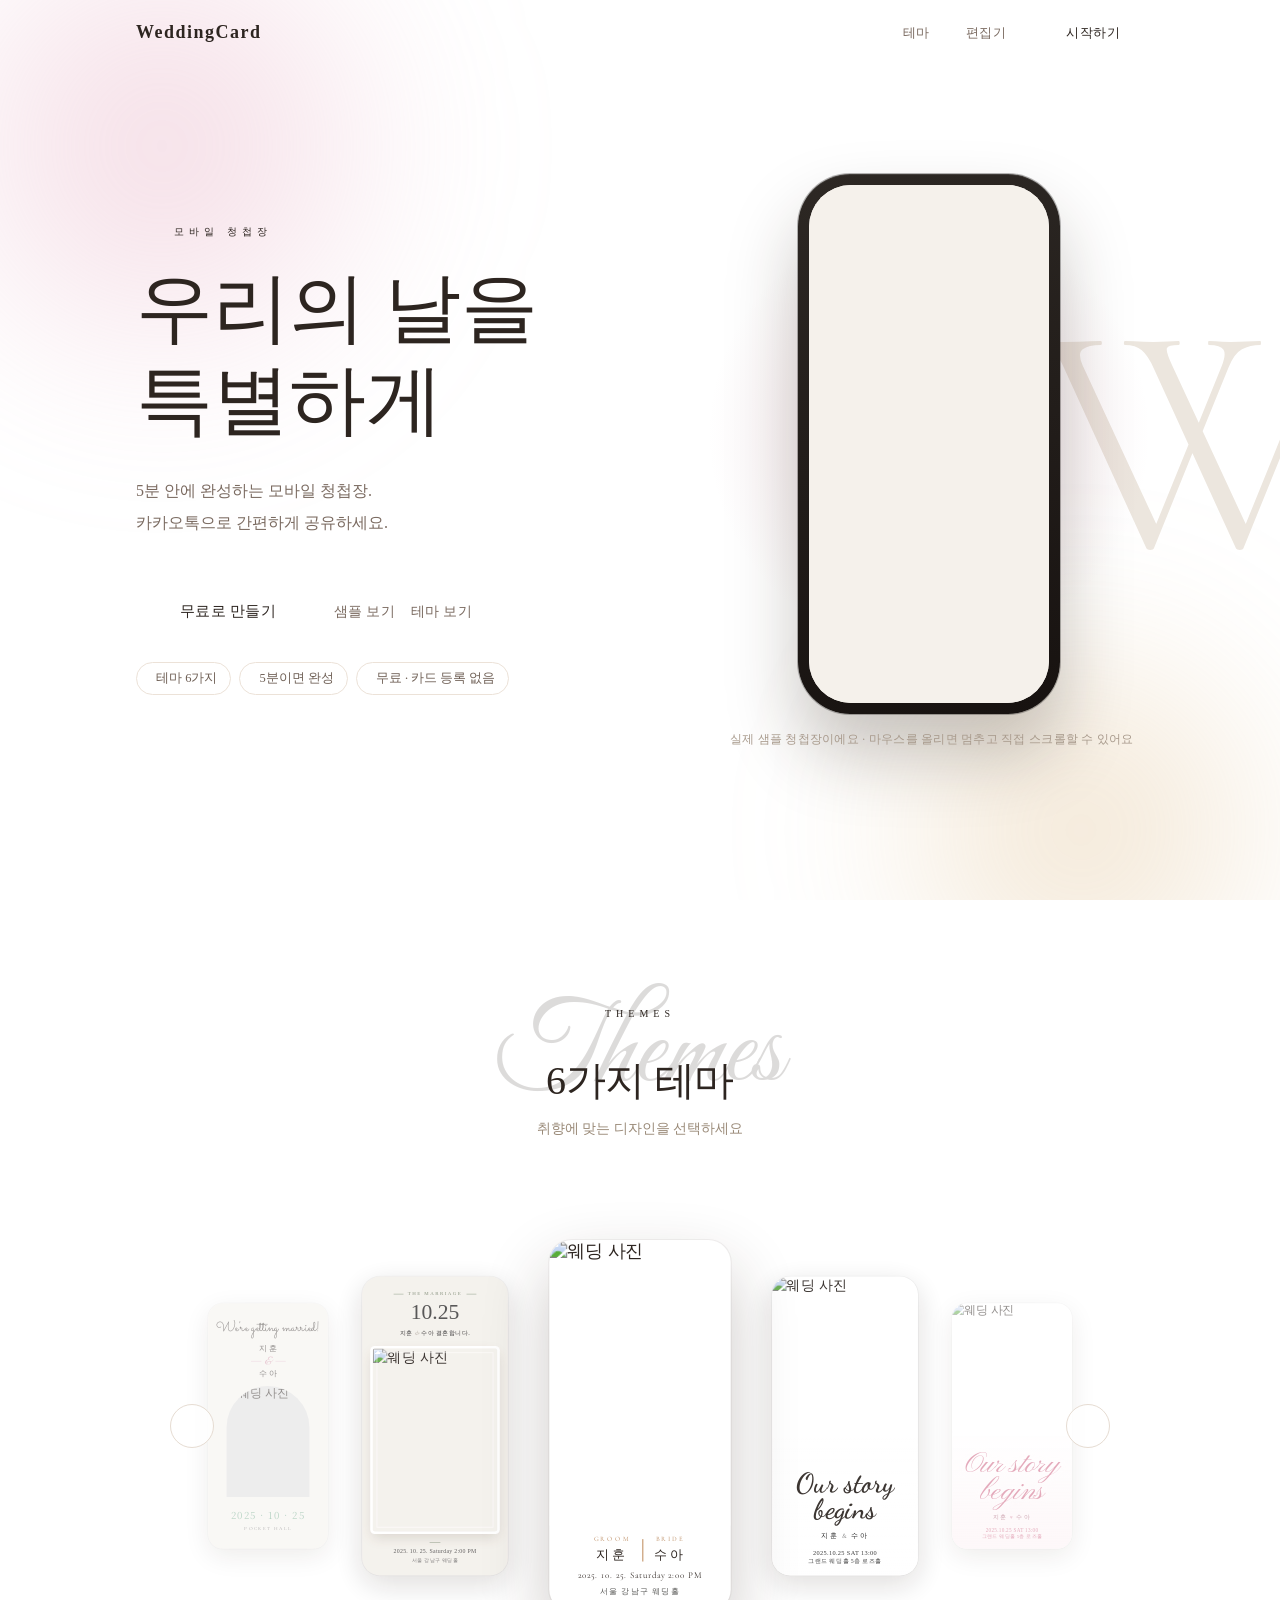
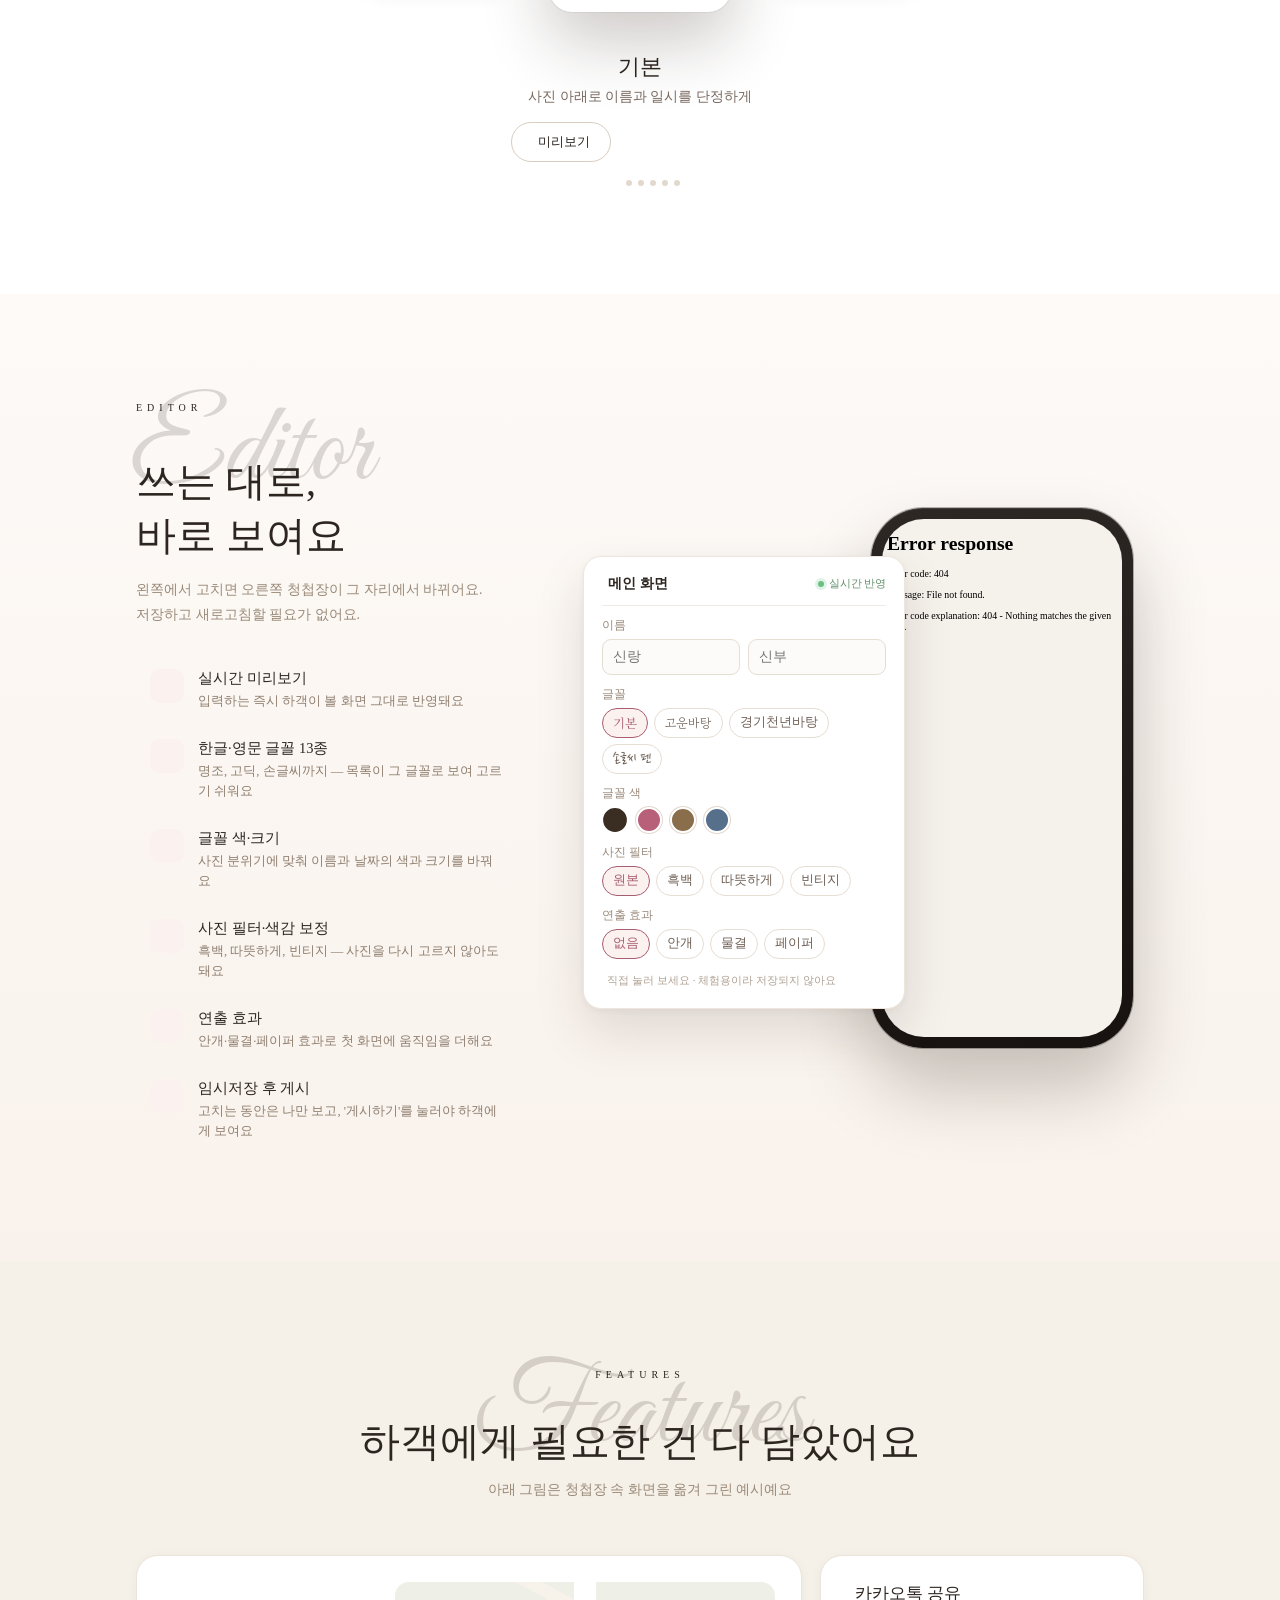
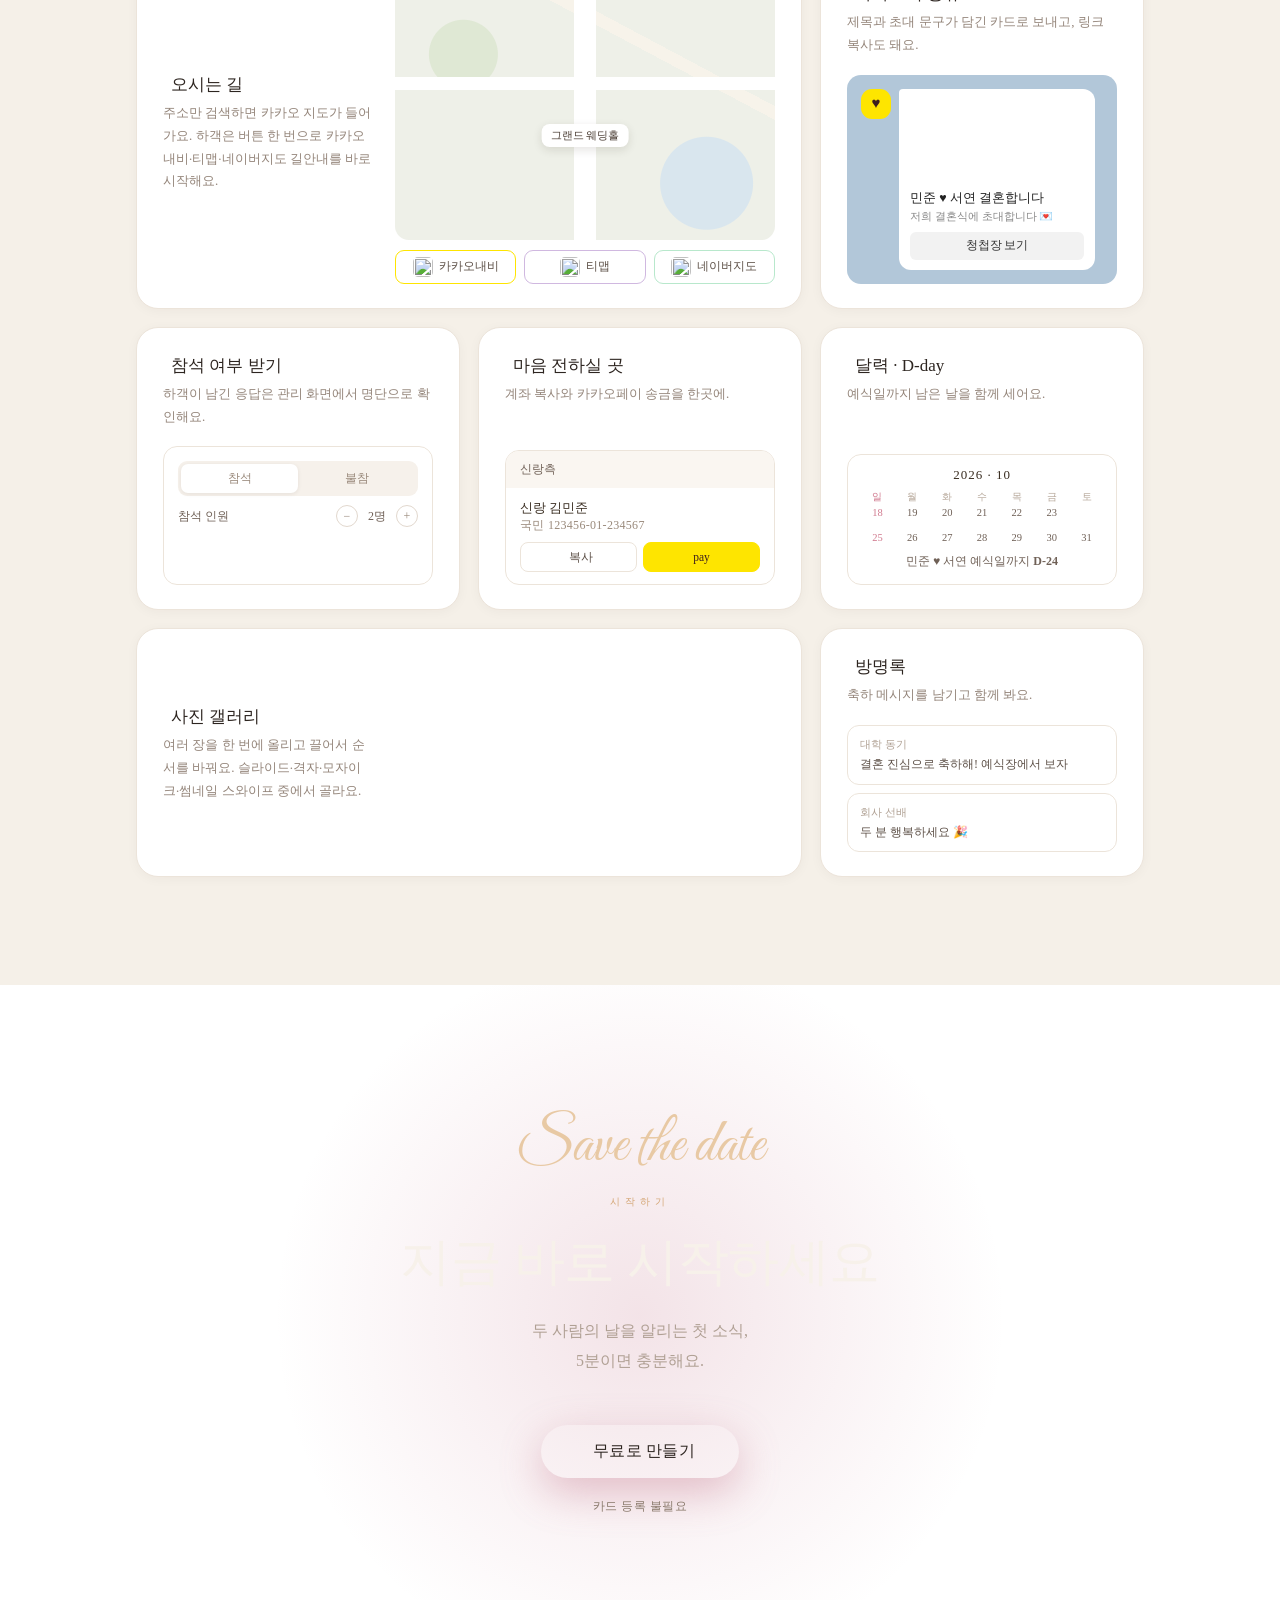
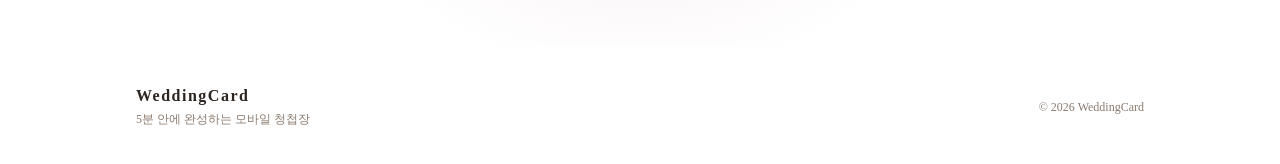
==== commit 9a1ee54d: "랜딩 디자인 다듬기 — 섹션 리듬·필기체 장식·숫자 띠 정리·CTA·링크 미리보기 - 숫자 띠(6·5분·무료, 카운트업) 제거 → 히어로 아래 작은 배지로 - 테마 섹션 배경을 흰" ====
--- a/src/main/resources/templates/index.html
+++ b/src/main/resources/templates/index.html
@@ -7,6 +7,17 @@
   <link rel="icon" type="image/png" sizes="32x32" href="/favicon-32.png">
   <link rel="apple-touch-icon" href="/apple-touch-icon.png">
   <title>WeddingCard — 모바일 청첩장</title>
+  <!-- 링크 미리보기 (카카오톡·슬랙·문자) -->
+  <meta name="description" content="5분 안에 완성하는 모바일 청첩장. 테마를 고르고, 쓰는 대로 바로 보면서 만들고, 카카오톡으로 공유하세요.">
+  <meta property="og:type" content="website">
+  <meta property="og:site_name" content="WeddingCard">
+  <meta property="og:title" content="WeddingCard — 우리의 날을 특별하게">
+  <meta property="og:description" content="5분 안에 완성하는 모바일 청첩장. 테마 6가지, 실시간 미리보기, 카카오톡 공유까지.">
+  <meta property="og:image" th:content="${baseUrl} + '/images/og-landing.jpg'" content="/images/og-landing.jpg">
+  <meta property="og:image:width" content="1200">
+  <meta property="og:image:height" content="630">
+  <meta property="og:url" th:content="${baseUrl} + '/'" content="/">
+  <meta name="twitter:card" content="summary_large_image">
   <link rel="preconnect" href="https://fonts.googleapis.com">
   <link href="https://fonts.googleapis.com/css2?family=Noto+Serif+KR:wght@200;300;400;600&family=Noto+Sans+KR:wght@300;400;500&family=Cormorant+Garamond:ital,wght@0,300;0,400;0,600;1,300;1,400;1,600&family=Dancing+Script:wght@600&family=Great+Vibes&family=Pinyon+Script&family=Sacramento&family=Patrick+Hand&display=swap" rel="stylesheet">
 <!-- 편집기 소개 패널의 글꼴 버튼 이름만 (text= 로 그 글자 조각만 받는다) -->
@@ -369,6 +380,32 @@
     .lp-foot-copy { font-size: 12px; color: #8a7a6e; }
     @media (max-width: 640px) { .lp-foot-in { flex-direction: column; align-items: flex-start; } }
 
+    /* ── 히어로 배지 (예전 숫자 띠) ── */
+    .lp-badges { list-style: none; display: flex; flex-wrap: wrap; gap: 8px; margin-top: 26px; }
+    .lp-badges li {
+      display: inline-flex; align-items: center; gap: 6px; padding: 7px 13px; border-radius: 999px;
+      background: rgba(255,255,255,0.7); border: 1px solid #ece2d8; font-size: 12.5px; color: #6f6056;
+    }
+    .lp-badges i { color: var(--color-gold); font-size: 14px; }
+
+    /* ── 섹션 제목 뒤 필기체 장식 — 청첩장 테마의 필기체(Great Vibes)와 같은 결로 ── */
+    .lp-script {
+      font-family: 'Great Vibes', cursive; font-size: clamp(64px, 9vw, 112px); line-height: 1; color: var(--color-gold);
+      opacity: 0.16; margin: -34px 0 -58px; pointer-events: none; user-select: none; position: relative; z-index: 0;
+    }
+    .lp-ed-copy .lp-script { margin: -30px 0 -54px -6px; }
+    [data-reveal] h2 { position: relative; z-index: 1; }
+    .lp-ed-copy h2 { position: relative; z-index: 1; }
+
+    /* ── 마지막 CTA ── */
+    .lp-cta-photo {
+      position: absolute; inset: 0; background: url('/images/demo/forever.jpg') center 30% / cover no-repeat;
+      opacity: 0.16; filter: grayscale(0.35) blur(2px); transform: scale(1.05);
+      -webkit-mask-image: radial-gradient(ellipse 70% 80% at 50% 50%, #000 30%, transparent 85%);
+              mask-image: radial-gradient(ellipse 70% 80% at 50% 50%, #000 30%, transparent 85%);
+    }
+    .lp-cta-script { font-family: 'Great Vibes', cursive; font-size: clamp(40px, 5vw, 60px); color: #e8c9a4; opacity: 0.85; line-height: 1; margin-bottom: 18px; }
+
     /* ── 반응형 ── */
     @media (max-width: 960px) {
       .lp-wrap { padding: 0 32px; }
@@ -377,15 +414,11 @@
       .lp-hero-ctas { justify-content: center; }
       .lp-hero-deco { font-size: clamp(120px,35vw,220px); opacity: 0.3; }
       .lp-nav-inner { padding: 0 32px !important; }
-      .lp-stat-item { padding: 0 40px !important; }
     }
     @media (max-width: 640px) {
       .lp-wrap { padding: 0 20px; }
       .lp-hero-deco { display: none; }
       .lp-nav-inner { padding: 0 20px !important; }
-      .lp-stats-wrap { flex-direction: column; }
-      .lp-stat-item { padding: 20px 0 !important; }
-      .lp-stats-divider { display: none !important; }
       .lp-cf { height: 400px; }
       .lp-cf-nav { display: none; }
     }
@@ -446,7 +479,12 @@
             테마 보기 <i class="ti ti-arrow-right" style="font-size:14px;"></i>
           </a>
         </div>
-        <p data-reveal data-delay="4" style="margin-top:20px;font-size:12px;color:#9a8a7c;letter-spacing:0.5px;">카드 등록 불필요 · 바로 시작</p>
+        <!-- 예전 숫자 띠(6 · 5분 · 무료)를 히어로 아래 작은 배지로 합쳤다 — 0 부터 세어 올라가는 연출이 정보보다 커 보였다 -->
+        <ul data-reveal data-delay="4" class="lp-badges">
+          <li><i class="ti ti-layout-grid"></i>테마 6가지</li>
+          <li><i class="ti ti-clock"></i>5분이면 완성</li>
+          <li><i class="ti ti-gift"></i>무료 · 카드 등록 없음</li>
+        </ul>
       </div>
 
       <!-- 첫 화면 폰 — 사진이 아니라 실제 샘플 청첩장(/demo)이 들어 있고, 천천히 저절로 스크롤되며
@@ -472,31 +510,12 @@
   </div>
 </section>
 
-<!-- ── STATS ── -->
-<div style="border-top:1px solid var(--color-border-soft);border-bottom:1px solid var(--color-border-soft);padding:52px 0;background:var(--color-cream);">
-  <div class="lp-stats-wrap" style="display:flex;align-items:stretch;justify-content:center;">
-    <div class="lp-stat-item" data-reveal style="text-align:center;padding:0 72px;">
-      <div style="font-family:'Cormorant Garamond',serif;font-size:54px;font-weight:300;color:var(--color-gold);line-height:1;"><span data-count="6">0</span></div>
-      <div style="font-size:10px;letter-spacing:3px;color:#9a8a78;margin-top:9px;font-weight:300;text-transform:uppercase;">가지 테마</div>
-    </div>
-    <div class="lp-stats-divider" style="width:1px;background:var(--color-border-soft);flex-shrink:0;"></div>
-    <div class="lp-stat-item" data-reveal data-delay="1" style="text-align:center;padding:0 72px;">
-      <div style="font-family:'Cormorant Garamond',serif;font-size:54px;font-weight:300;color:var(--color-gold);line-height:1;"><span data-count="5">0</span>분</div>
-      <div style="font-size:10px;letter-spacing:3px;color:#9a8a78;margin-top:9px;font-weight:300;text-transform:uppercase;">안에 완성</div>
-    </div>
-    <div class="lp-stats-divider" style="width:1px;background:var(--color-border-soft);flex-shrink:0;"></div>
-    <div class="lp-stat-item" data-reveal data-delay="2" style="text-align:center;padding:0 72px;">
-      <div style="font-family:'Cormorant Garamond',serif;font-size:54px;font-weight:300;color:var(--color-gold);line-height:1;">무료</div>
-      <div style="font-size:10px;letter-spacing:3px;color:#9a8a78;margin-top:9px;font-weight:300;text-transform:uppercase;">로 시작</div>
-    </div>
-  </div>
-</div>
-
 <!-- ── THEMES ── -->
-<section id="themes" style="padding:108px 0;">
+<section id="themes" style="padding:108px 0;background:#fff;">
   <div class="lp-wrap">
     <div data-reveal style="text-align:center;margin-bottom:68px;">
       <div style="font-size:10px;letter-spacing:5px;color:var(--color-gold);font-weight:500;text-transform:uppercase;margin-bottom:14px;">THEMES</div>
+      <div class="lp-script" aria-hidden="true">Themes</div>
       <h2 style="font-family:var(--font-serif);font-size:clamp(26px,3.5vw,40px);font-weight:300;color:var(--color-ink-deepest);letter-spacing:-0.3px;">6가지 테마</h2>
       <p style="font-size:14px;color:#9a8a78;margin-top:12px;font-weight:300;">취향에 맞는 디자인을 선택하세요</p>
     </div>
@@ -635,6 +654,7 @@
     <div class="lp-ed-grid">
       <div class="lp-ed-copy" data-reveal>
         <div style="font-size:10px;letter-spacing:5px;color:var(--color-gold);font-weight:500;text-transform:uppercase;margin-bottom:14px;">EDITOR</div>
+        <div class="lp-script" aria-hidden="true">Editor</div>
         <h2 style="font-family:var(--font-serif);font-size:clamp(26px,3.5vw,40px);font-weight:300;color:var(--color-ink-deepest);line-height:1.35;">쓰는 대로,<br>바로 보여요</h2>
         <p style="font-size:14px;color:#9a8a78;margin-top:14px;font-weight:300;line-height:1.8;">왼쪽에서 고치면 오른쪽 청첩장이 그 자리에서 바뀌어요.<br>저장하고 새로고침할 필요가 없어요.</p>
         <ul class="lp-ed-list" id="edList">
@@ -701,6 +721,7 @@
   <div class="lp-wrap">
     <div data-reveal style="text-align:center;margin-bottom:56px;">
       <div style="font-size:10px;letter-spacing:5px;color:var(--color-gold);font-weight:500;text-transform:uppercase;margin-bottom:14px;">FEATURES</div>
+      <div class="lp-script" aria-hidden="true">Features</div>
       <h2 style="font-family:var(--font-serif);font-size:clamp(26px,3.5vw,40px);font-weight:300;color:var(--color-ink-deepest);">하객에게 필요한 건 다 담았어요</h2>
       <p style="font-size:14px;color:#9a8a78;margin-top:12px;font-weight:300;">아래 그림은 청첩장 속 화면을 옮겨 그린 예시예요</p>
     </div>
@@ -824,15 +845,18 @@
 <!-- ── CTA ──
      페이지 전체가 크림 한 톤이라 스크롤해도 장면 전환이 없었다.
      마지막 행동을 요구하는 이 구간만 딥톤으로 뒤집어 대비를 만든다. -->
-<section style="background:linear-gradient(165deg,#2b2027 0%,var(--color-ink-deepest) 52%,#241d1b 100%);padding:124px 0;text-align:center;position:relative;overflow:hidden;">
+<section class="lp-cta" style="background:linear-gradient(165deg,#2b2027 0%,var(--color-ink-deepest) 52%,#241d1b 100%);padding:132px 0;text-align:center;position:relative;overflow:hidden;">
+  <!-- 샘플 웨딩 사진을 아주 흐리게 깔아 마지막 장면에 온기를 더한다 -->
+  <div class="lp-cta-photo" aria-hidden="true"></div>
   <div style="position:absolute;top:50%;left:50%;transform:translate(-50%,-50%);width:min(80vw,760px);height:min(80vw,760px);border-radius:50%;background:radial-gradient(circle,rgba(196,116,138,0.20) 0%,rgba(196,116,138,0) 68%);pointer-events:none;"></div>
   <div class="lp-wrap" style="position:relative;z-index:1;">
+    <div data-reveal class="lp-cta-script" aria-hidden="true">Save the date</div>
     <div data-reveal style="font-size:10px;letter-spacing:5px;color:#d4a574;font-weight:500;text-transform:uppercase;margin-bottom:20px;">시작하기</div>
     <h2 data-reveal data-delay="1" style="font-family:var(--font-serif);font-size:clamp(30px,4vw,54px);font-weight:300;color:#f7f1ea;line-height:1.3;margin-bottom:20px;letter-spacing:-0.5px;word-break:keep-all;">
       지금 바로 시작하세요
     </h2>
     <p data-reveal data-delay="2" style="font-size:16px;color:#b0a094;line-height:1.9;font-weight:300;max-width:420px;margin:0 auto 48px;word-break:keep-all;">
-      무료로 청첩장 만들기,<br>5분이면 충분합니다.
+      두 사람의 날을 알리는 첫 소식,<br>5분이면 충분해요.
     </p>
     <a data-reveal data-delay="3" href="/my/create" class="lp-primary" style="display:inline-flex;align-items:center;gap:8px;background:var(--color-rose);color:var(--color-white);text-decoration:none;padding:16px 44px;border-radius:40px;font-size:16px;font-weight:500;letter-spacing:0.3px;box-shadow:0 14px 42px rgba(196,116,138,0.42);transition:background 0.2s,transform 0.15s;">
       <i class="ti ti-edit" style="font-size:16px;"></i>무료로 만들기
@@ -875,26 +899,6 @@
   }, 120);
 
   const reduceMotion = window.matchMedia('(prefers-reduced-motion: reduce)').matches;
-
-  // 숫자 카운트업 — 화면에 처음 들어올 때 한 번만
-  document.querySelectorAll('[data-count]').forEach(function(el) {
-    const target = parseInt(el.dataset.count, 10);
-    if (reduceMotion) { el.textContent = target; return; }
-    const counter = new IntersectionObserver(function(entries) {
-      entries.forEach(function(e) {
-        if (!e.isIntersecting) return;
-        counter.unobserve(el);
-        const start = performance.now(), dur = 900;
-        (function step(now) {
-          const p = Math.min((now - start) / dur, 1);
-          // ease-out — 끝에서 부드럽게 멈춘다
-          el.textContent = Math.round(target * (1 - Math.pow(1 - p, 3)));
-          if (p < 1) requestAnimationFrame(step);
-        })(start);
-      });
-    }, { threshold: 0.5 });
-    counter.observe(el);
-  });
 
   /* ── 테마별 예시 사진 — DemoPhotos.PHOTO_BY_DESIGN 과 같게 ──
      /demo 는 처음 고른 테마의 사진만 넣어 보내므로, 테마를 바꿀 때 사진도 같이 바꿔 끼운다 */
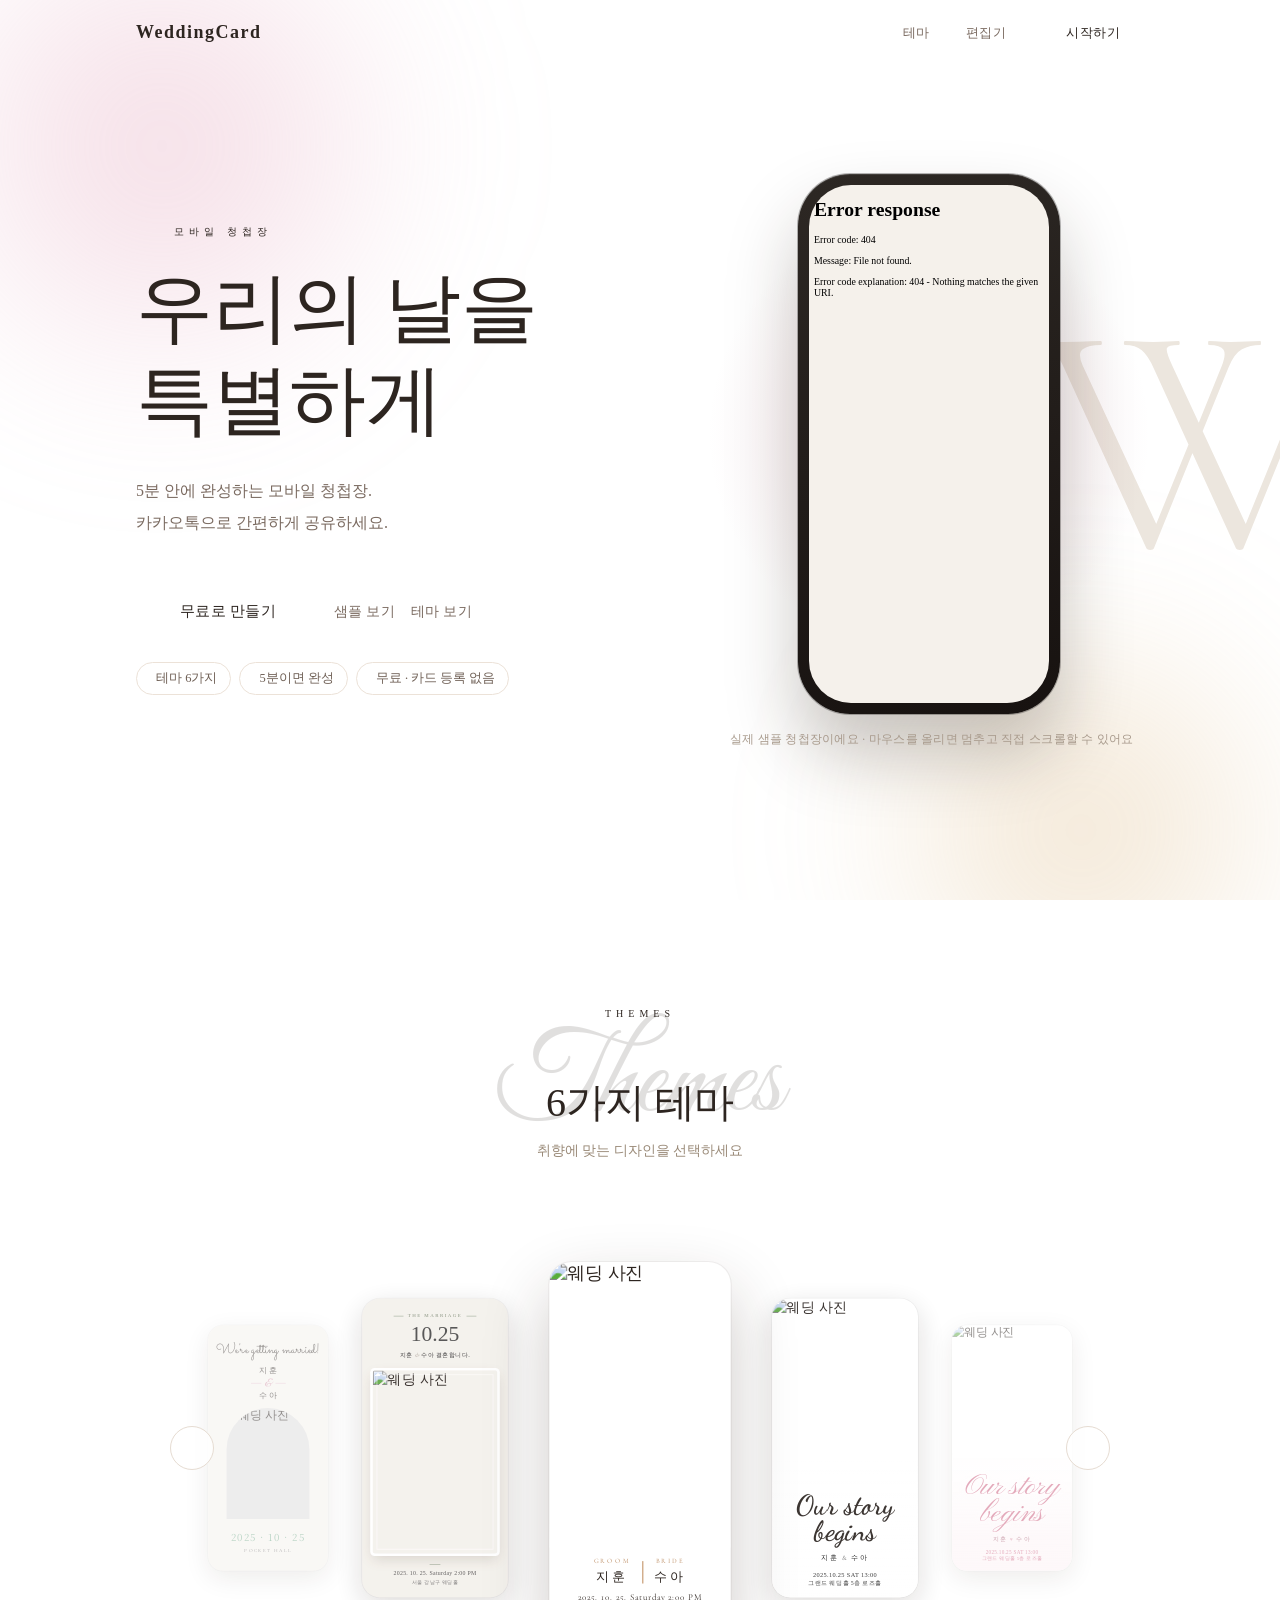
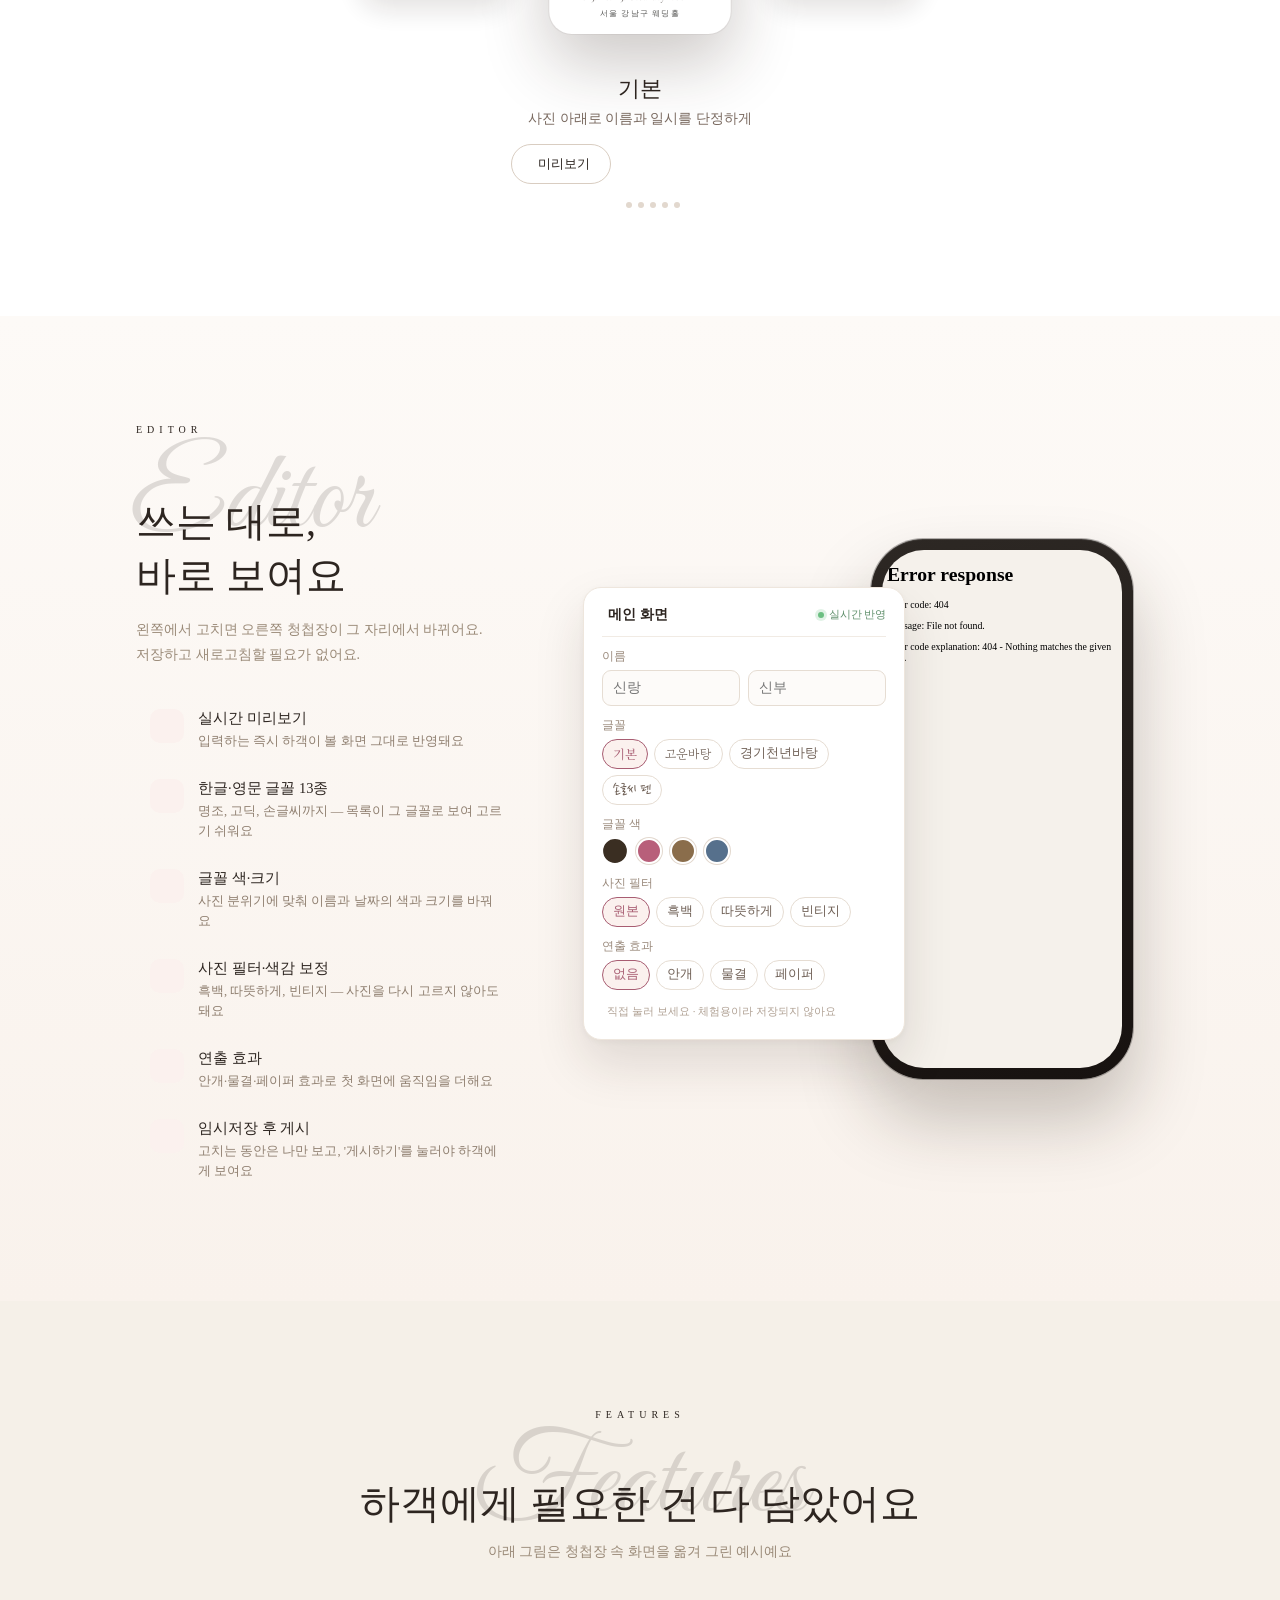
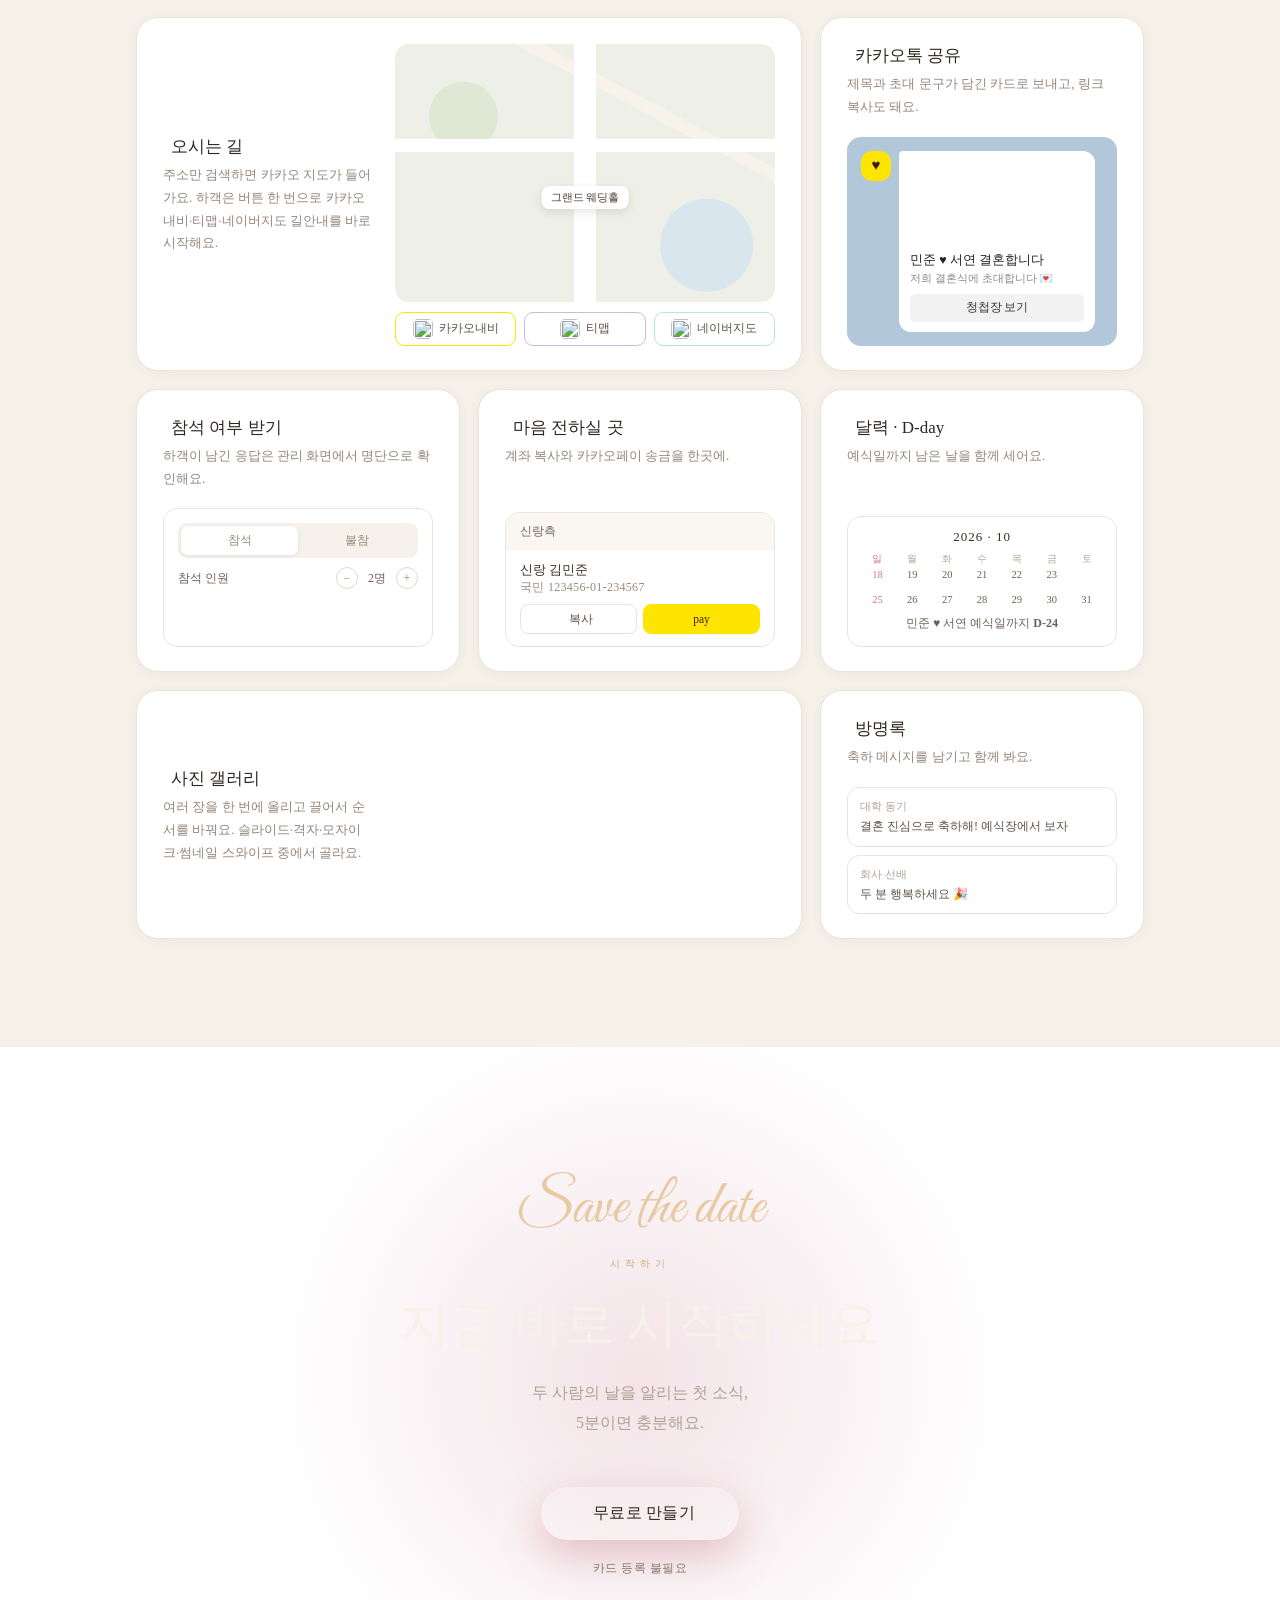
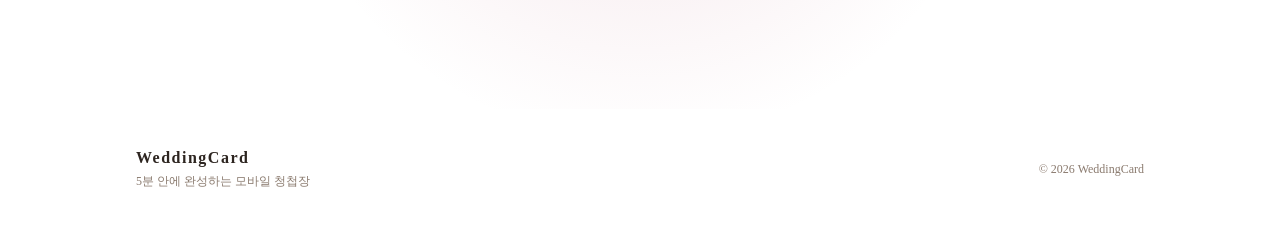
==== commit 29fb36b0: "필기체 장식이 영문 소제목과 겹치지 않게 제목 뒤로 내림 Co-Authored-By: Claude Opus 5.5 <noreply@anthropic.com> Claude-Sessi" ====
--- a/src/main/resources/templates/index.html
+++ b/src/main/resources/templates/index.html
@@ -391,9 +391,9 @@
     /* ── 섹션 제목 뒤 필기체 장식 — 청첩장 테마의 필기체(Great Vibes)와 같은 결로 ── */
     .lp-script {
       font-family: 'Great Vibes', cursive; font-size: clamp(64px, 9vw, 112px); line-height: 1; color: var(--color-gold);
-      opacity: 0.16; margin: -34px 0 -58px; pointer-events: none; user-select: none; position: relative; z-index: 0;
-    }
-    .lp-ed-copy .lp-script { margin: -30px 0 -54px -6px; }
+      opacity: 0.14; margin: -4px 0 -66px; pointer-events: none; user-select: none; position: relative; z-index: 0;
+    }
+    .lp-ed-copy .lp-script { margin: -4px 0 -62px -6px; }
     [data-reveal] h2 { position: relative; z-index: 1; }
     .lp-ed-copy h2 { position: relative; z-index: 1; }
 
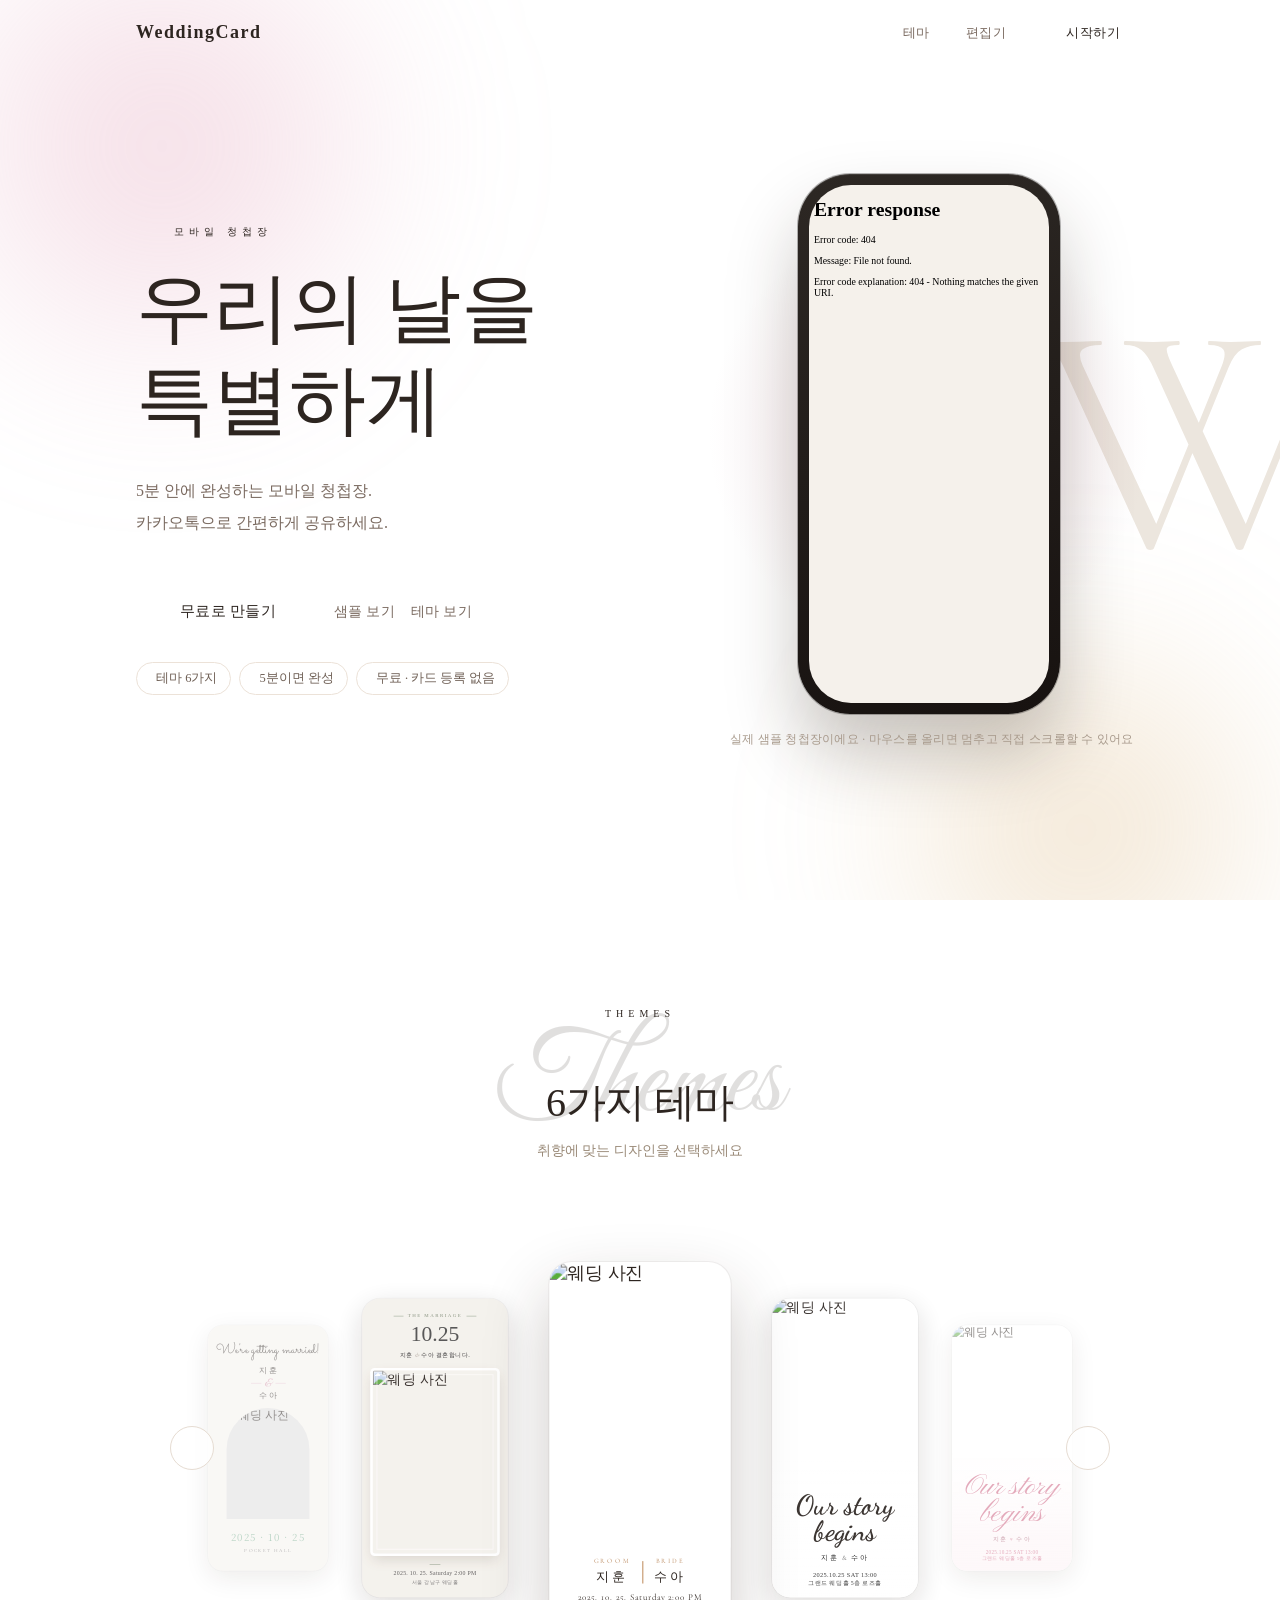
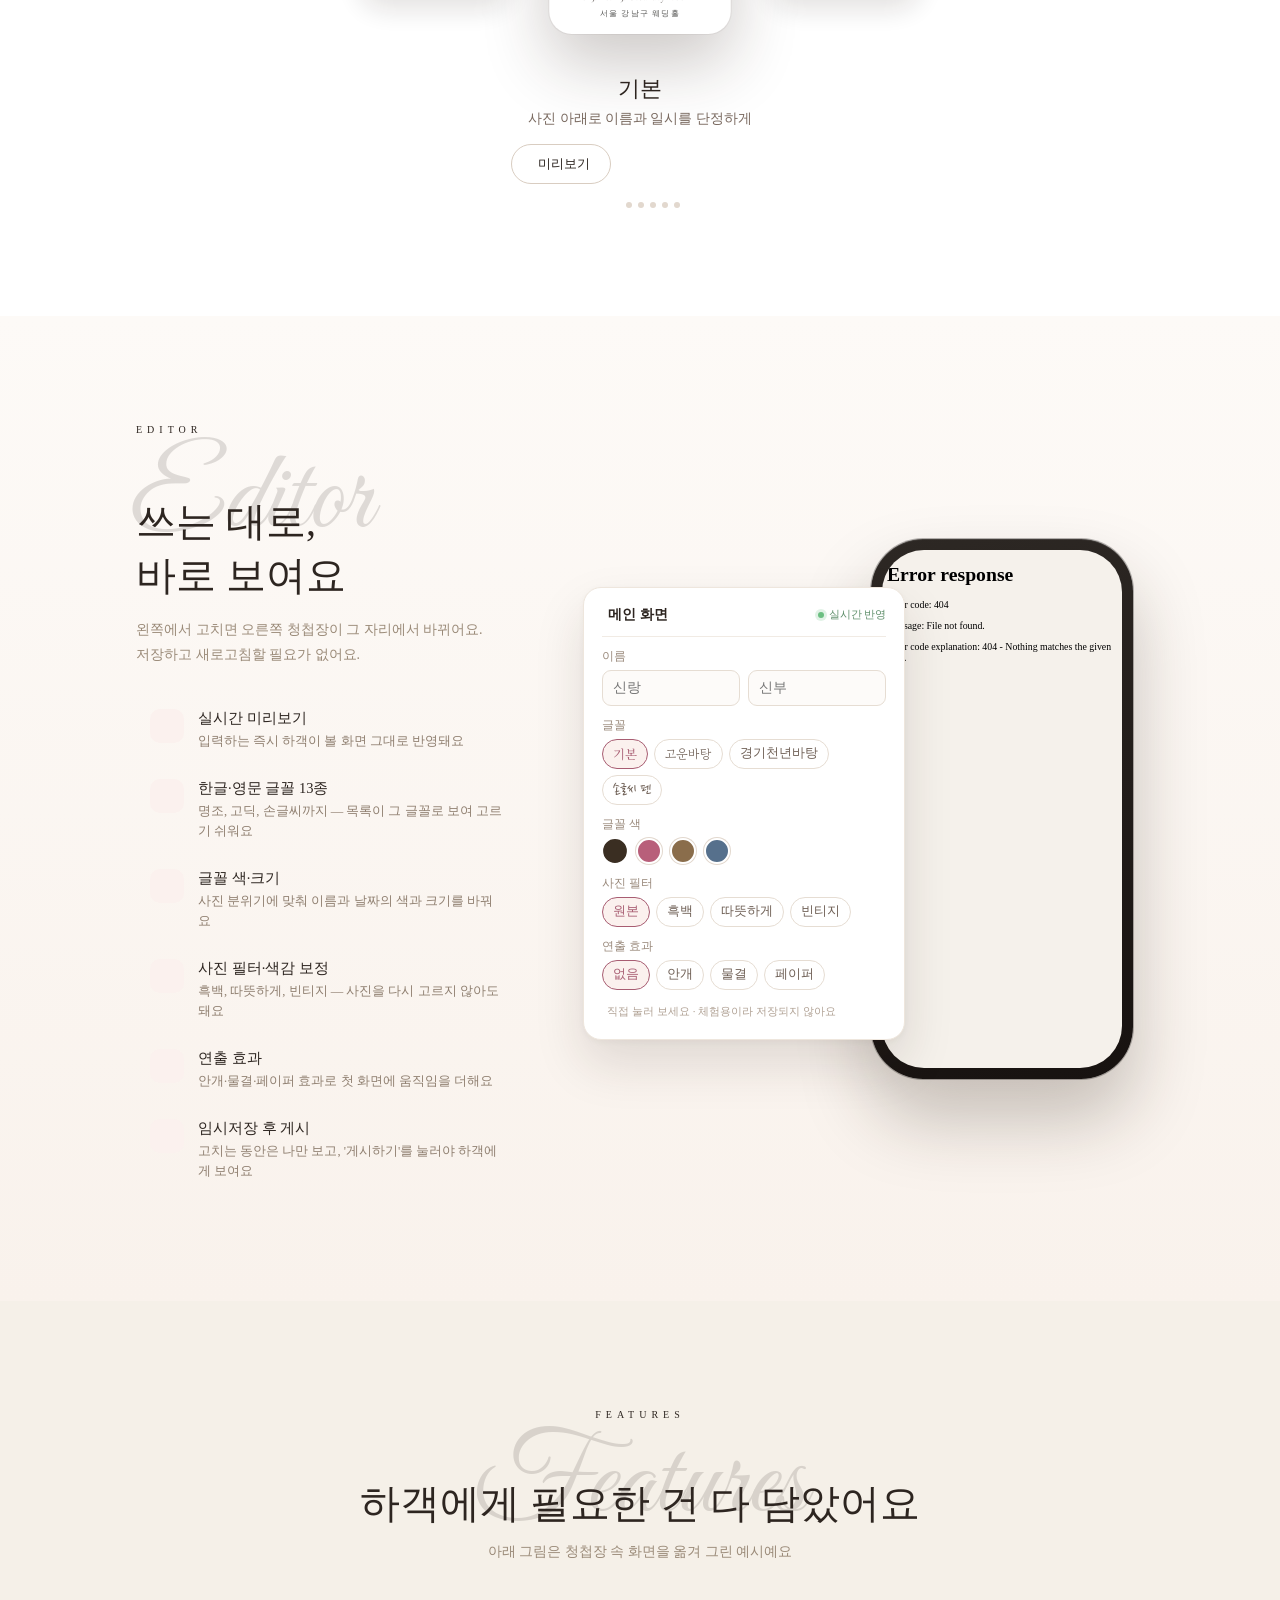
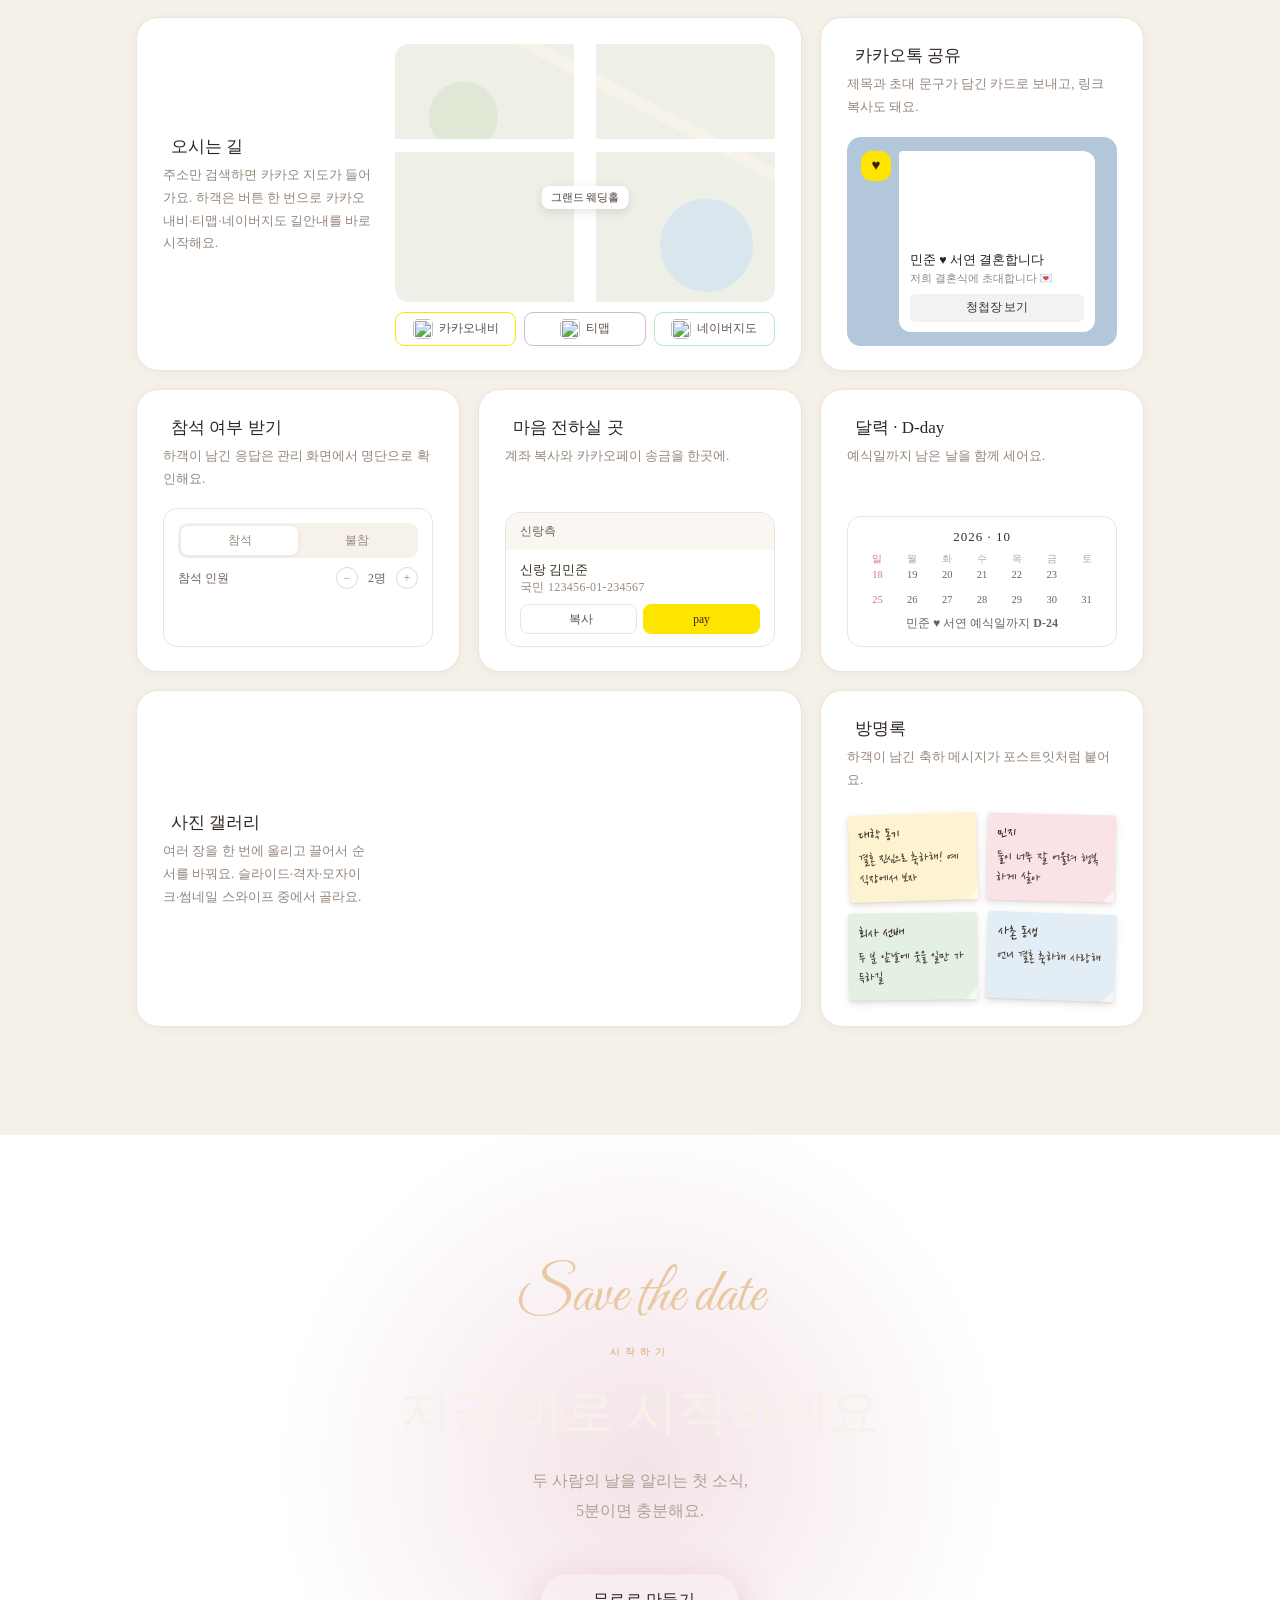
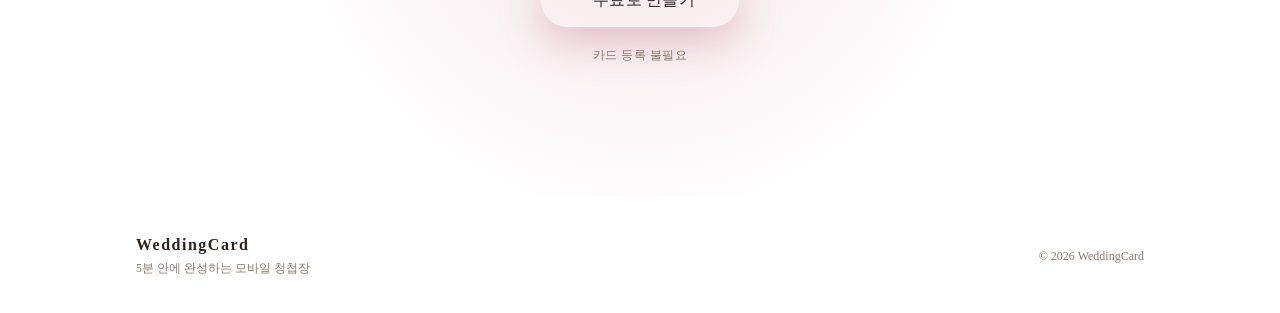
==== commit f7c06a94: "랜딩 방명록 카드를 실제 청첩장처럼 포스트잇 예시로 - 색 4종·살짝 기울기·접힌 모서리·나눔손글씨 펜 — invitation.css .gb-item 과 같은 모양 - 손글씨 글꼴" ====
--- a/src/main/resources/templates/index.html
+++ b/src/main/resources/templates/index.html
@@ -20,8 +20,8 @@
   <meta name="twitter:card" content="summary_large_image">
   <link rel="preconnect" href="https://fonts.googleapis.com">
   <link href="https://fonts.googleapis.com/css2?family=Noto+Serif+KR:wght@200;300;400;600&family=Noto+Sans+KR:wght@300;400;500&family=Cormorant+Garamond:ital,wght@0,300;0,400;0,600;1,300;1,400;1,600&family=Dancing+Script:wght@600&family=Great+Vibes&family=Pinyon+Script&family=Sacramento&family=Patrick+Hand&display=swap" rel="stylesheet">
-<!-- 편집기 소개 패널의 글꼴 버튼 이름만 (text= 로 그 글자 조각만 받는다) -->
-<link href="https://fonts.googleapis.com/css2?family=Gowun+Batang&family=Nanum+Pen+Script&text=%EA%B3%A0%EC%9A%B4%EB%B0%94%ED%83%95%EC%86%90%EA%B8%80%EC%94%A8%ED%8E%9C&display=swap" rel="stylesheet">
+<!-- 편집기 소개 글꼴 버튼 이름 + 방명록 포스트잇 예시 글자만 (text= 로 그 글자 조각만 받는다) -->
+<link href="https://fonts.googleapis.com/css2?family=Gowun+Batang&family=Nanum+Pen+Script&text=%20%21%EA%B0%80%EA%B2%8C%EA%B2%B0%EA%B3%A0%EA%B8%80%EA%B8%B0%EA%B8%B8%EB%82%A0%EB%84%88%EB%8B%88%EB%8C%80%EB%8F%99%EB%91%90%EB%91%98%EB%93%9D%EB%9E%91%EB%A0%A4%EB%A1%9C%EB%A7%8C%EB%AC%B4%EB%AF%BC%EB%B0%94%EB%B0%B0%EB%B3%B4%EB%B3%B5%EB%B6%84%EC%82%AC%EC%82%B4%EC%83%9D%EC%84%9C%EC%84%A0%EC%86%90%EC%8B%9D%EC%8B%AC%EC%94%A8%EC%95%84%EC%95%9E%EC%96%B4%EC%96%B8%EC%97%90%EC%98%88%EC%9A%B4%EC%9A%B8%EC%9B%83%EC%9C%BC%EC%9D%84%EC%9D%B4%EC%9D%BC%EC%9E%90%EC%9E%98%EC%9E%A5%EC%A7%80%EC%A7%84%EC%B4%8C%EC%B6%95%ED%83%95%ED%8E%9C%ED%95%98%ED%95%99%ED%95%B4%ED%96%89%ED%98%BC%ED%9A%8C&display=swap" rel="stylesheet">
 <!-- 아치형 카드 날짜 숫자 — 실제 청첩장 기본값과 같은 경기천년바탕 (unicode-range subset 이라 쓰인 글자 조각만 받음) -->
 <link rel="stylesheet" href="https://cdn.jsdelivr.net/gh/fonts-archive/GyeonggiBatang/subsets/GyeonggiBatang-dynamic-subset.css">
   <link rel="stylesheet" href="https://cdn.jsdelivr.net/npm/@tabler/icons-webfont@latest/dist/tabler-icons.min.css">
@@ -357,10 +357,18 @@
     .lp-gal span { border-radius: 10px; background-size: cover; background-position: center 25%; }
     .lp-gal span:first-child { grid-row: span 2; }
 
-    /* 방명록 */
-    .lp-gb { display: flex; flex-direction: column; gap: 8px; }
-    .lp-gb div { border: 1px solid #ece4da; border-radius: 12px; padding: 10px 12px; font-size: 12px; color: #5d5047; line-height: 1.55; }
-    .lp-gb b { display: block; font-size: 11px; color: #b0a194; font-weight: 400; margin-bottom: 2px; }
+    /* 방명록 — 실제 청첩장과 같은 포스트잇 (색 5종 · 살짝 기울기 · 접힌 모서리 · 손글씨) */
+    .lp-gb { display: grid; grid-template-columns: 1fr 1fr; gap: 12px 10px; padding: 4px 2px 2px; }
+    .lp-pi {
+      position: relative; padding: 10px 10px 12px; min-height: 86px; border-radius: 2px;
+      font-family: 'Nanum Pen Script', cursive; font-size: 15px; line-height: 1.35; color: #4a3e30;
+      box-shadow: 0 3px 7px rgba(90,70,50,.16), 0 1px 2px rgba(90,70,50,.10); transition: transform .2s;
+    }
+    .lp-pi b { display: block; font-weight: 400; font-size: 16px; color: #3a2e22; margin-bottom: 3px; }
+    .lp-pi::after { content: ''; position: absolute; right: 0; bottom: 0; border-width: 0 0 12px 12px; border-style: solid; border-color: transparent transparent rgba(255,255,255,.55) transparent; }
+    .lp-pi.p0 { background: #fdf3d0; } .lp-pi.p1 { background: #fae3e6; } .lp-pi.p2 { background: #e4f0e2; } .lp-pi.p3 { background: #e2edf5; }
+    .lp-pi.r0 { transform: rotate(-1.8deg); } .lp-pi.r1 { transform: rotate(1.4deg); } .lp-pi.r2 { transform: rotate(-0.8deg); } .lp-pi.r3 { transform: rotate(2deg); }
+    .lp-bx:hover .lp-pi { transform: none; }
 
     @media (max-width: 960px) {
       .lp-bento { grid-template-columns: 1fr 1fr; }
@@ -830,11 +838,14 @@
       <div class="lp-bx feat-card" data-reveal data-delay="2">
         <div>
           <h3><i class="ti ti-message-heart"></i>방명록</h3>
-          <p>축하 메시지를 남기고 함께 봐요.</p>
-        </div>
+          <p>하객이 남긴 축하 메시지가 포스트잇처럼 붙어요.</p>
+        </div>
+        <!-- 실제 청첩장 방명록(invitation.css .gb-item)처럼 색·기울기가 다른 포스트잇 — 예시 글 -->
         <div class="lp-bx-ui lp-gb" aria-hidden="true">
-          <div><b>대학 동기</b>결혼 진심으로 축하해! 예식장에서 보자</div>
-          <div><b>회사 선배</b>두 분 행복하세요 🎉</div>
+          <div class="lp-pi p0 r0"><b>대학 동기</b>결혼 진심으로 축하해! 예식장에서 보자</div>
+          <div class="lp-pi p1 r1"><b>민지</b>둘이 너무 잘 어울려 행복하게 살아</div>
+          <div class="lp-pi p2 r2"><b>회사 선배</b>두 분 앞날에 웃을 일만 가득하길</div>
+          <div class="lp-pi p3 r3"><b>사촌 동생</b>언니 결혼 축하해 사랑해</div>
         </div>
       </div>
 
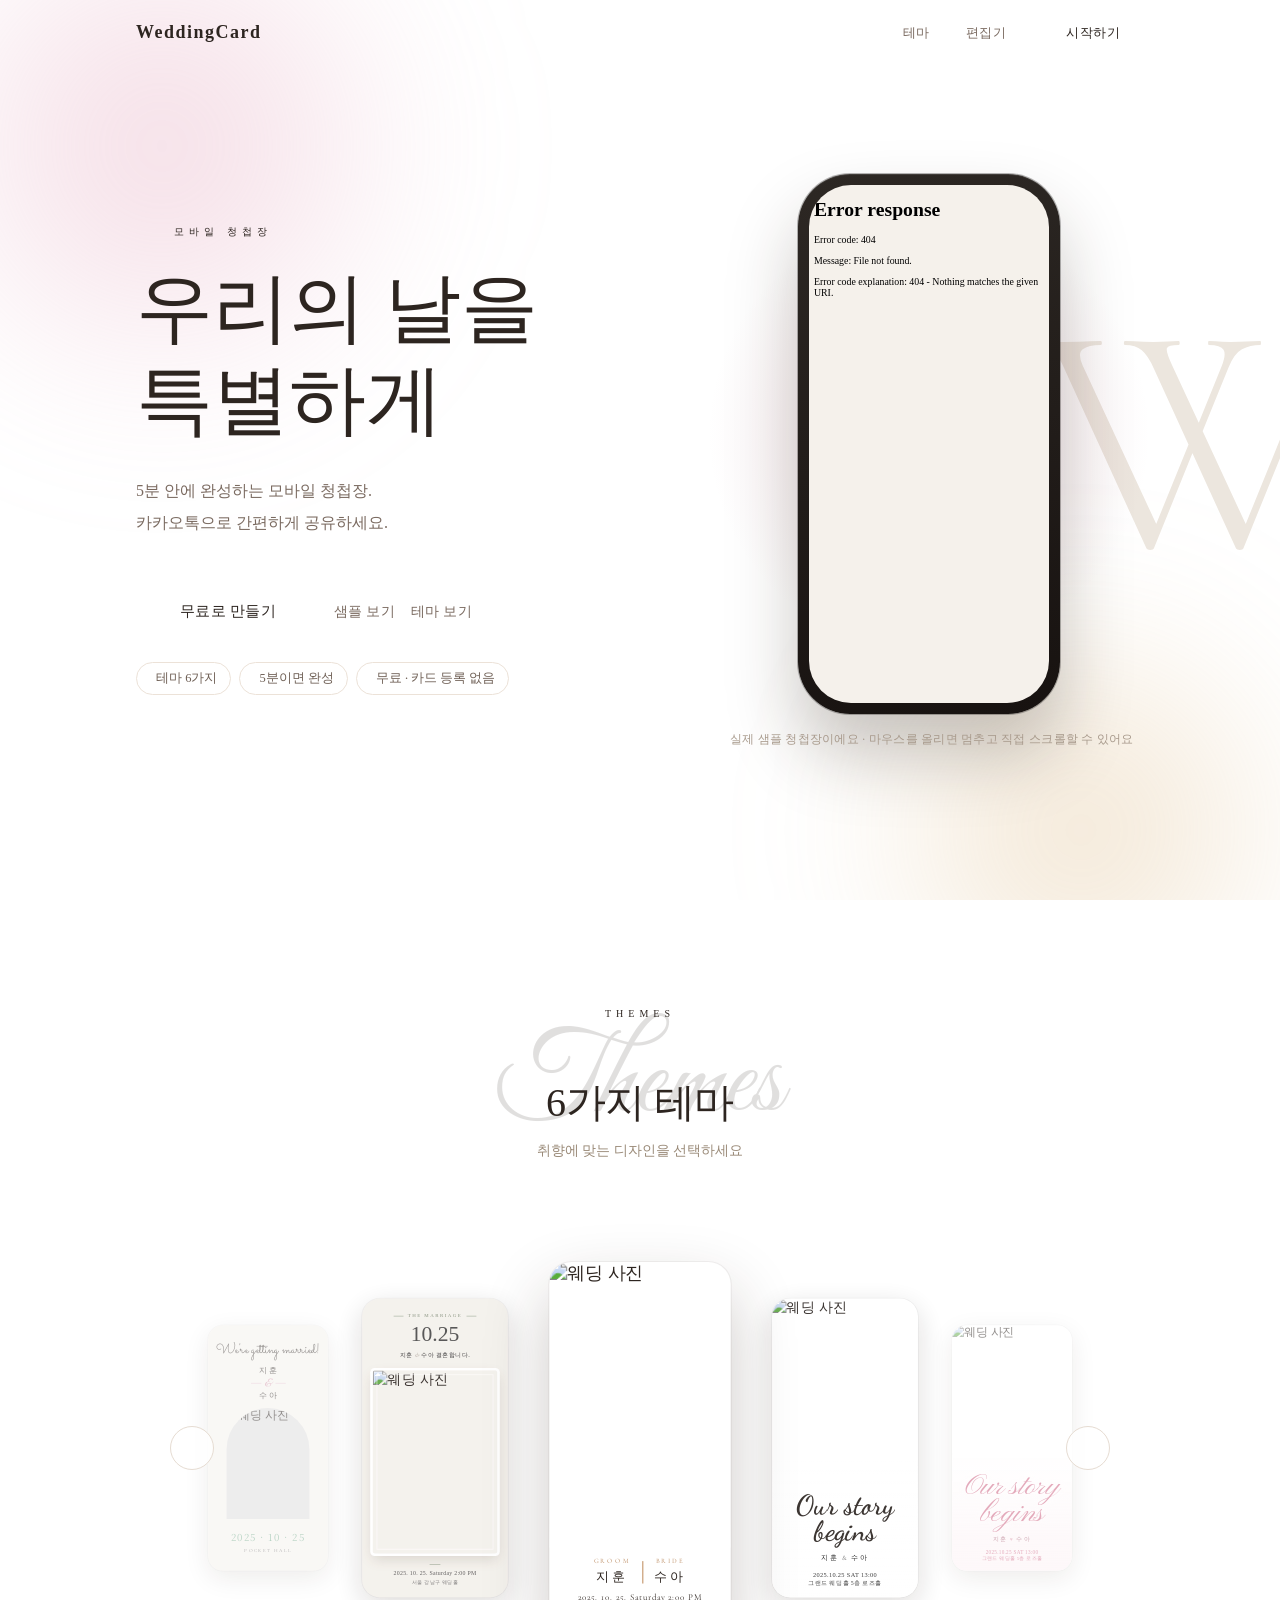
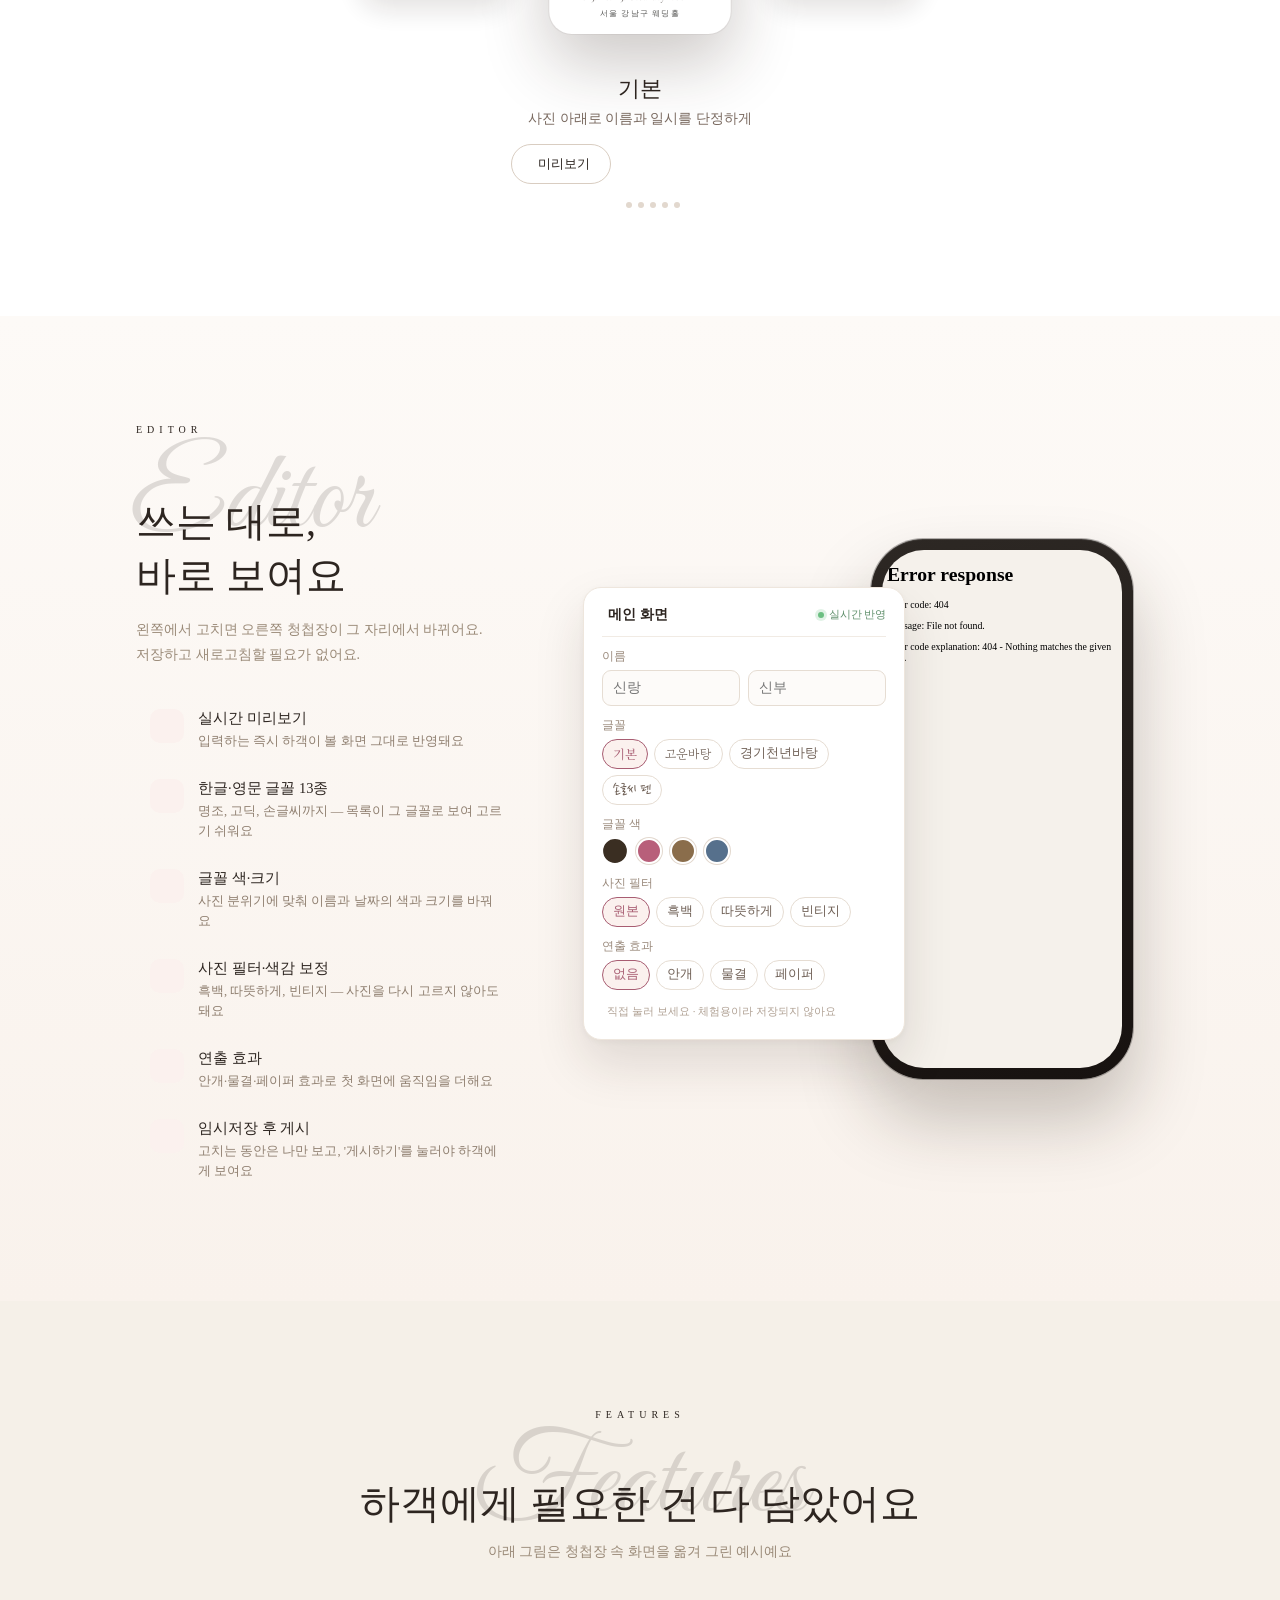
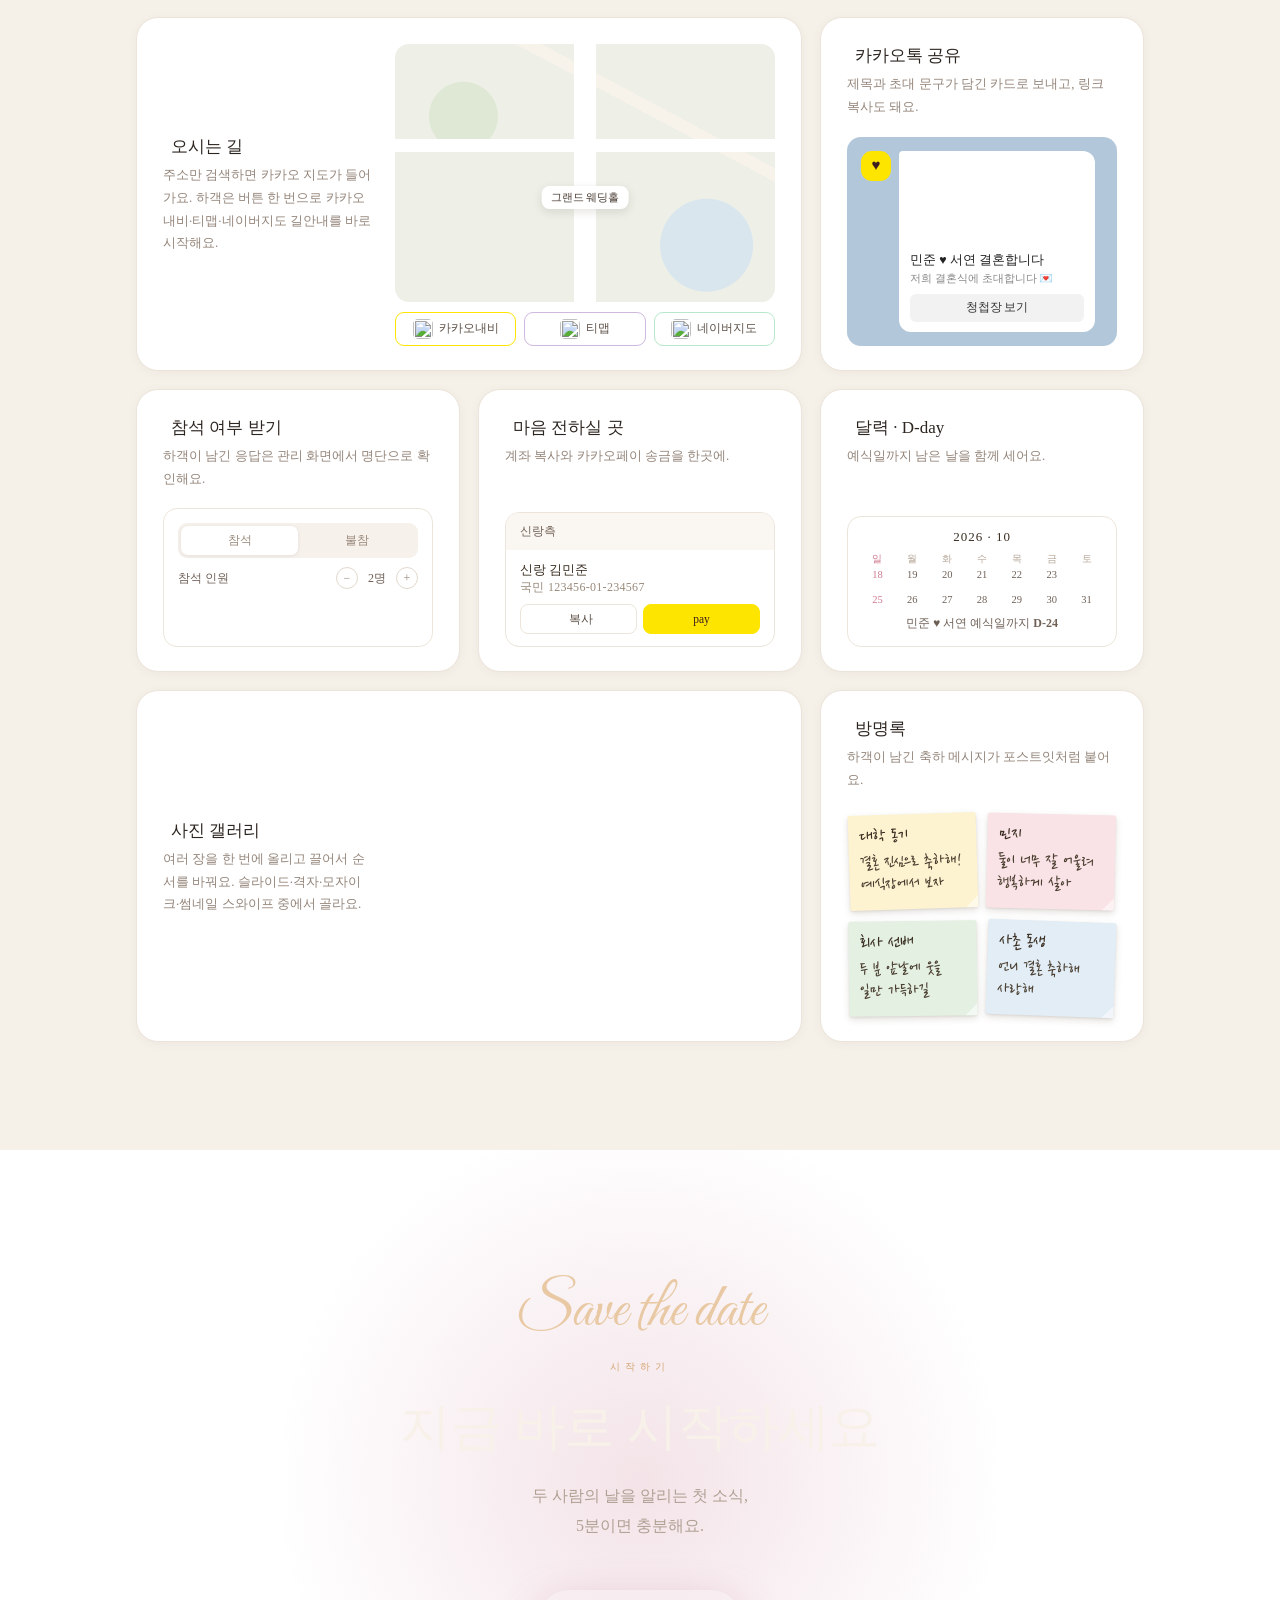
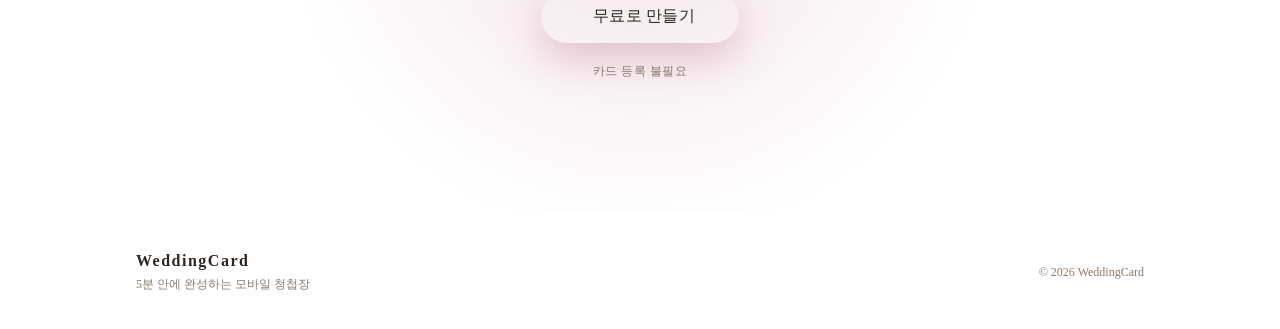
==== commit 57199294: "포스트잇 손글씨 크기 키움(나눔손글씨 펜은 같은 px에서 작게 보임), 단어 단위 줄바꿈 Co-Authored-By: Claude Opus 5.5 <noreply@anthropic" ====
--- a/src/main/resources/templates/index.html
+++ b/src/main/resources/templates/index.html
@@ -360,11 +360,11 @@
     /* 방명록 — 실제 청첩장과 같은 포스트잇 (색 5종 · 살짝 기울기 · 접힌 모서리 · 손글씨) */
     .lp-gb { display: grid; grid-template-columns: 1fr 1fr; gap: 12px 10px; padding: 4px 2px 2px; }
     .lp-pi {
-      position: relative; padding: 10px 10px 12px; min-height: 86px; border-radius: 2px;
-      font-family: 'Nanum Pen Script', cursive; font-size: 15px; line-height: 1.35; color: #4a3e30;
+      position: relative; padding: 10px 11px 13px; min-height: 86px; border-radius: 2px; word-break: keep-all;
+      font-family: 'Nanum Pen Script', cursive; font-size: 18px; line-height: 1.25; color: #4a3e30;
       box-shadow: 0 3px 7px rgba(90,70,50,.16), 0 1px 2px rgba(90,70,50,.10); transition: transform .2s;
     }
-    .lp-pi b { display: block; font-weight: 400; font-size: 16px; color: #3a2e22; margin-bottom: 3px; }
+    .lp-pi b { display: block; font-weight: 400; font-size: 19px; color: #3a2e22; margin-bottom: 3px; }
     .lp-pi::after { content: ''; position: absolute; right: 0; bottom: 0; border-width: 0 0 12px 12px; border-style: solid; border-color: transparent transparent rgba(255,255,255,.55) transparent; }
     .lp-pi.p0 { background: #fdf3d0; } .lp-pi.p1 { background: #fae3e6; } .lp-pi.p2 { background: #e4f0e2; } .lp-pi.p3 { background: #e2edf5; }
     .lp-pi.r0 { transform: rotate(-1.8deg); } .lp-pi.r1 { transform: rotate(1.4deg); } .lp-pi.r2 { transform: rotate(-0.8deg); } .lp-pi.r3 { transform: rotate(2deg); }
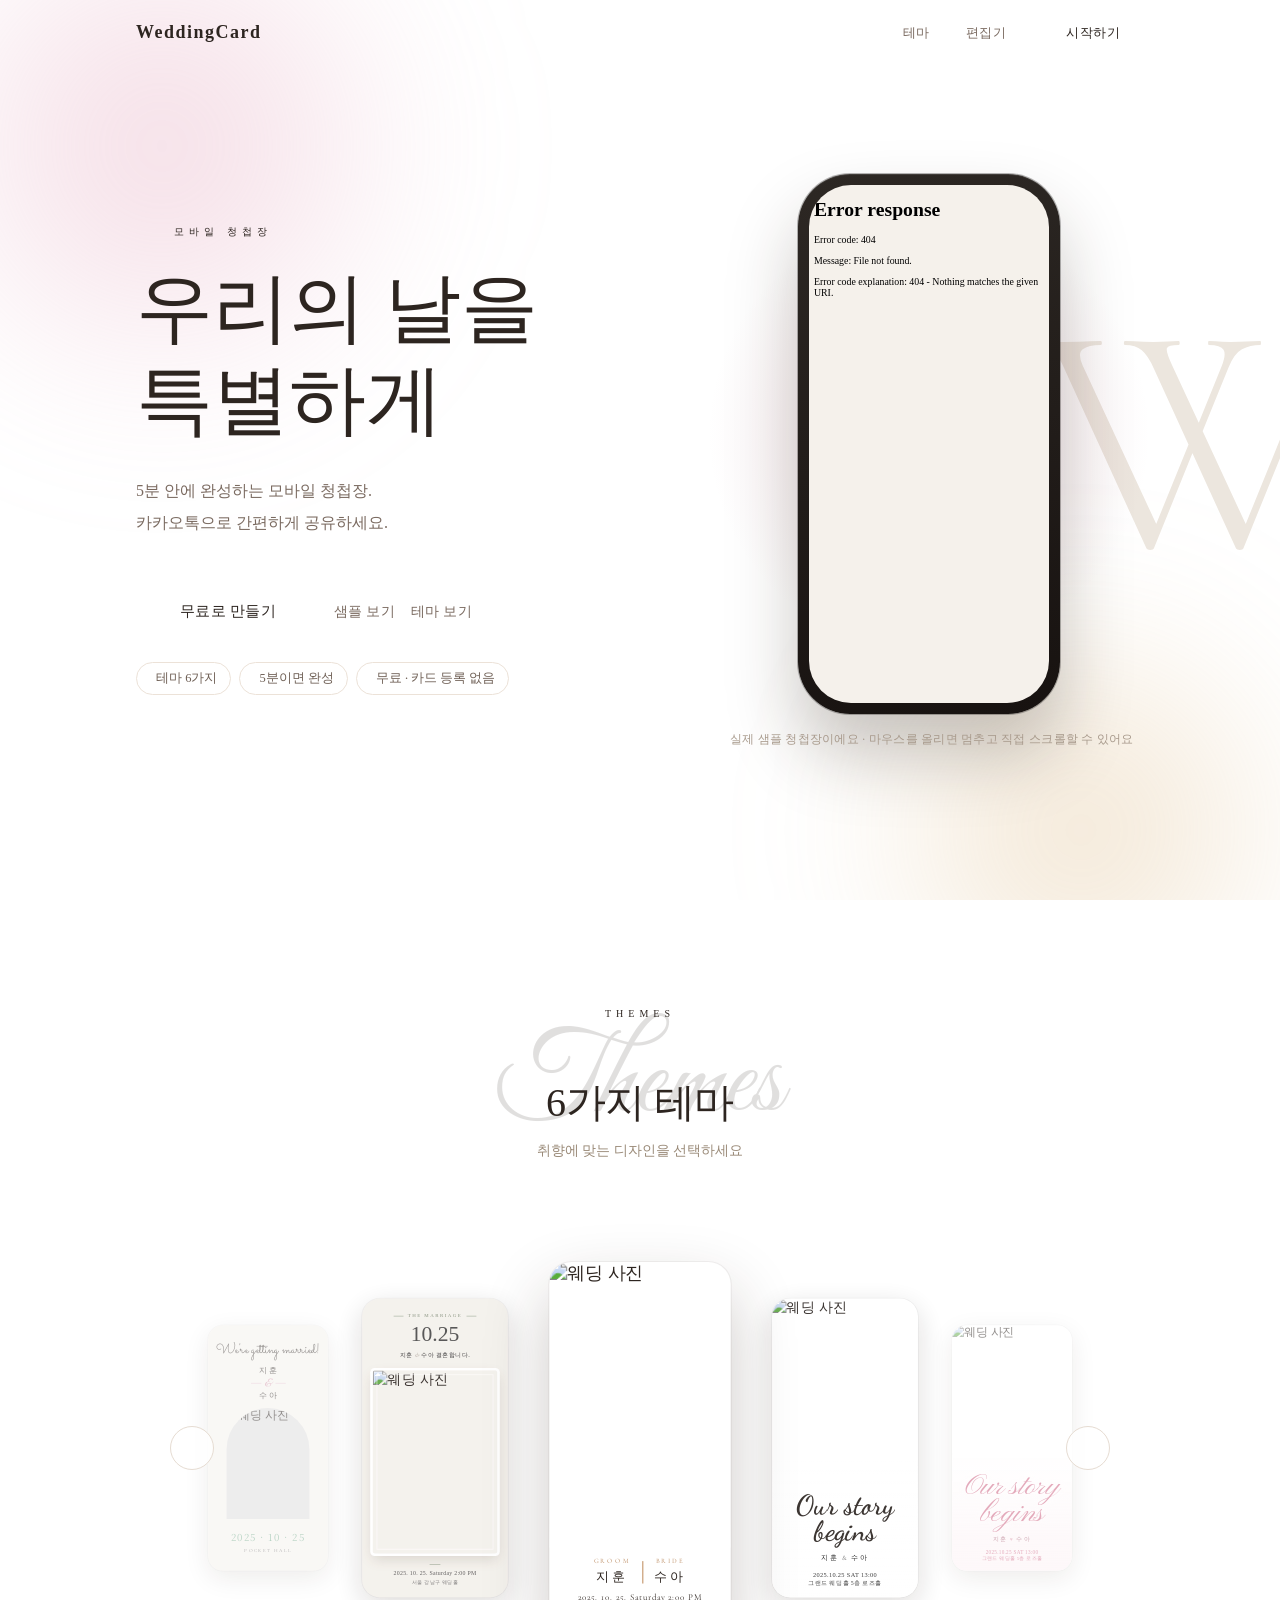
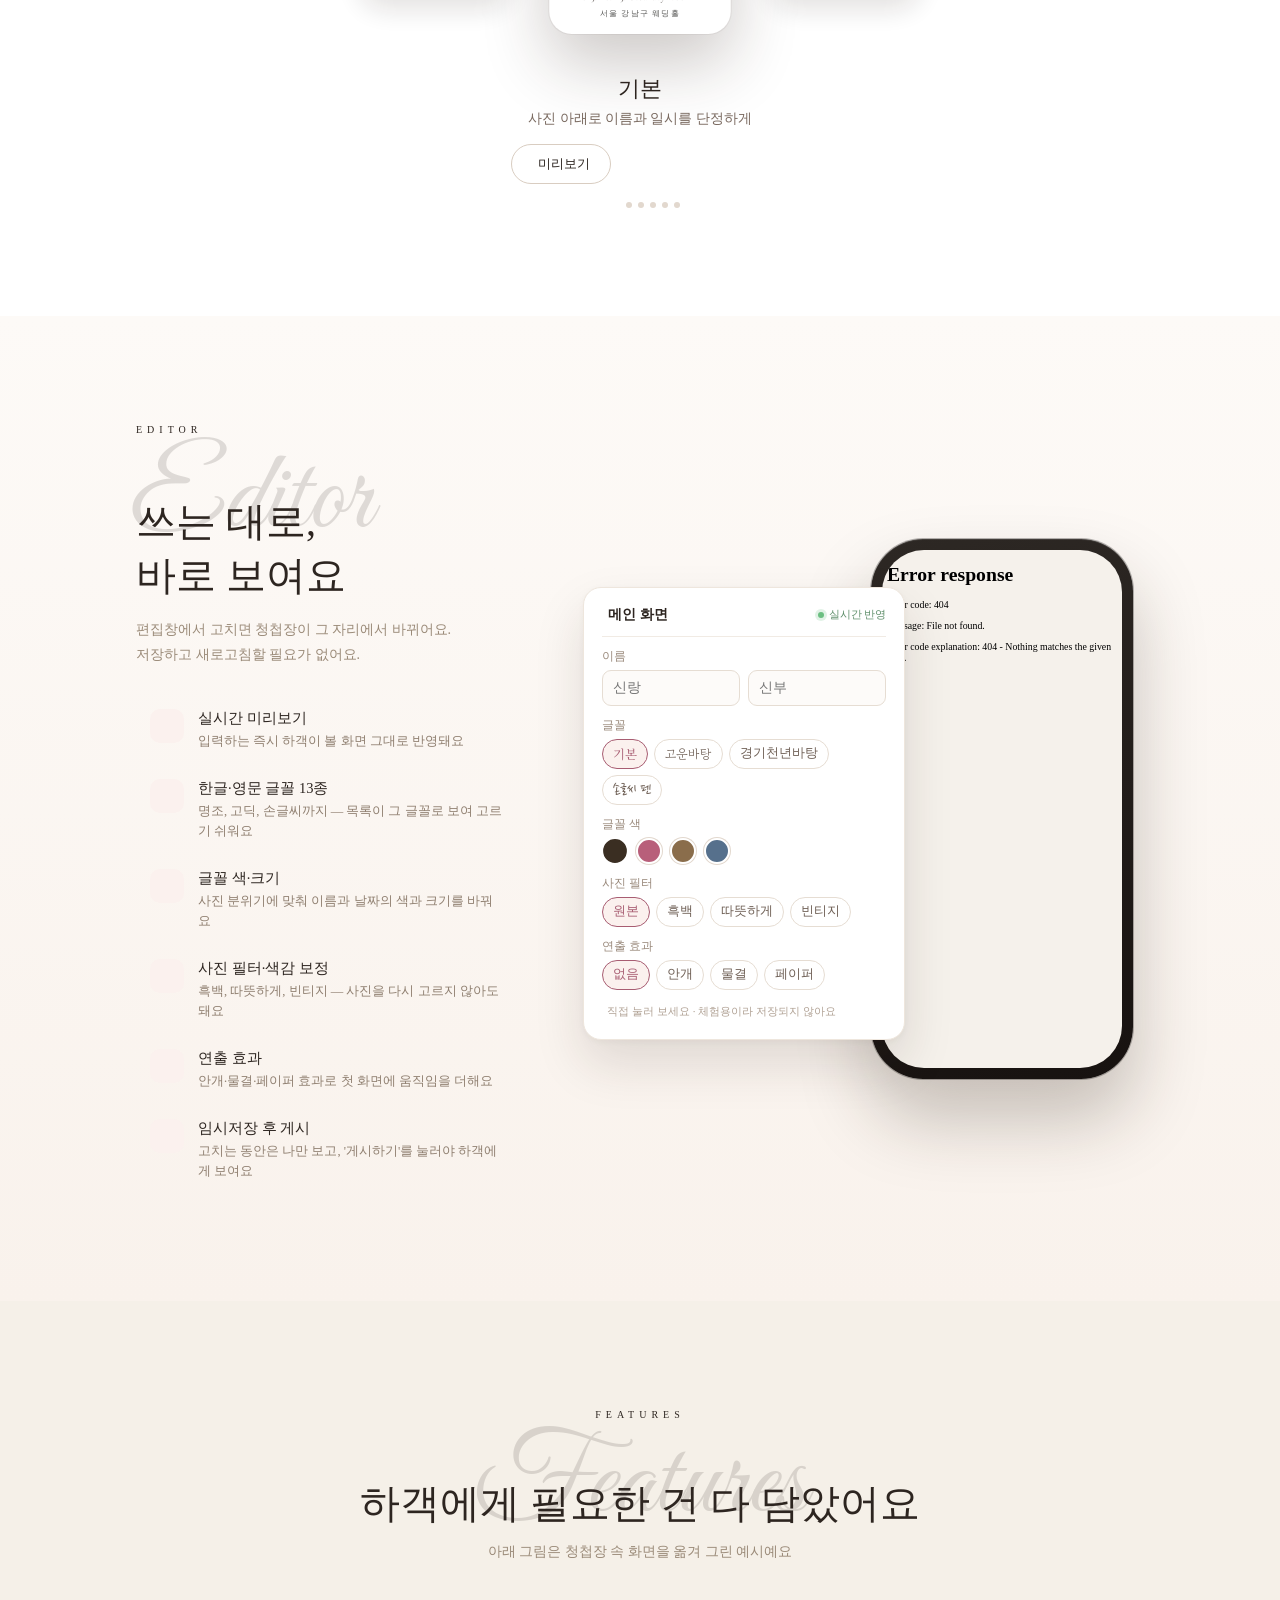
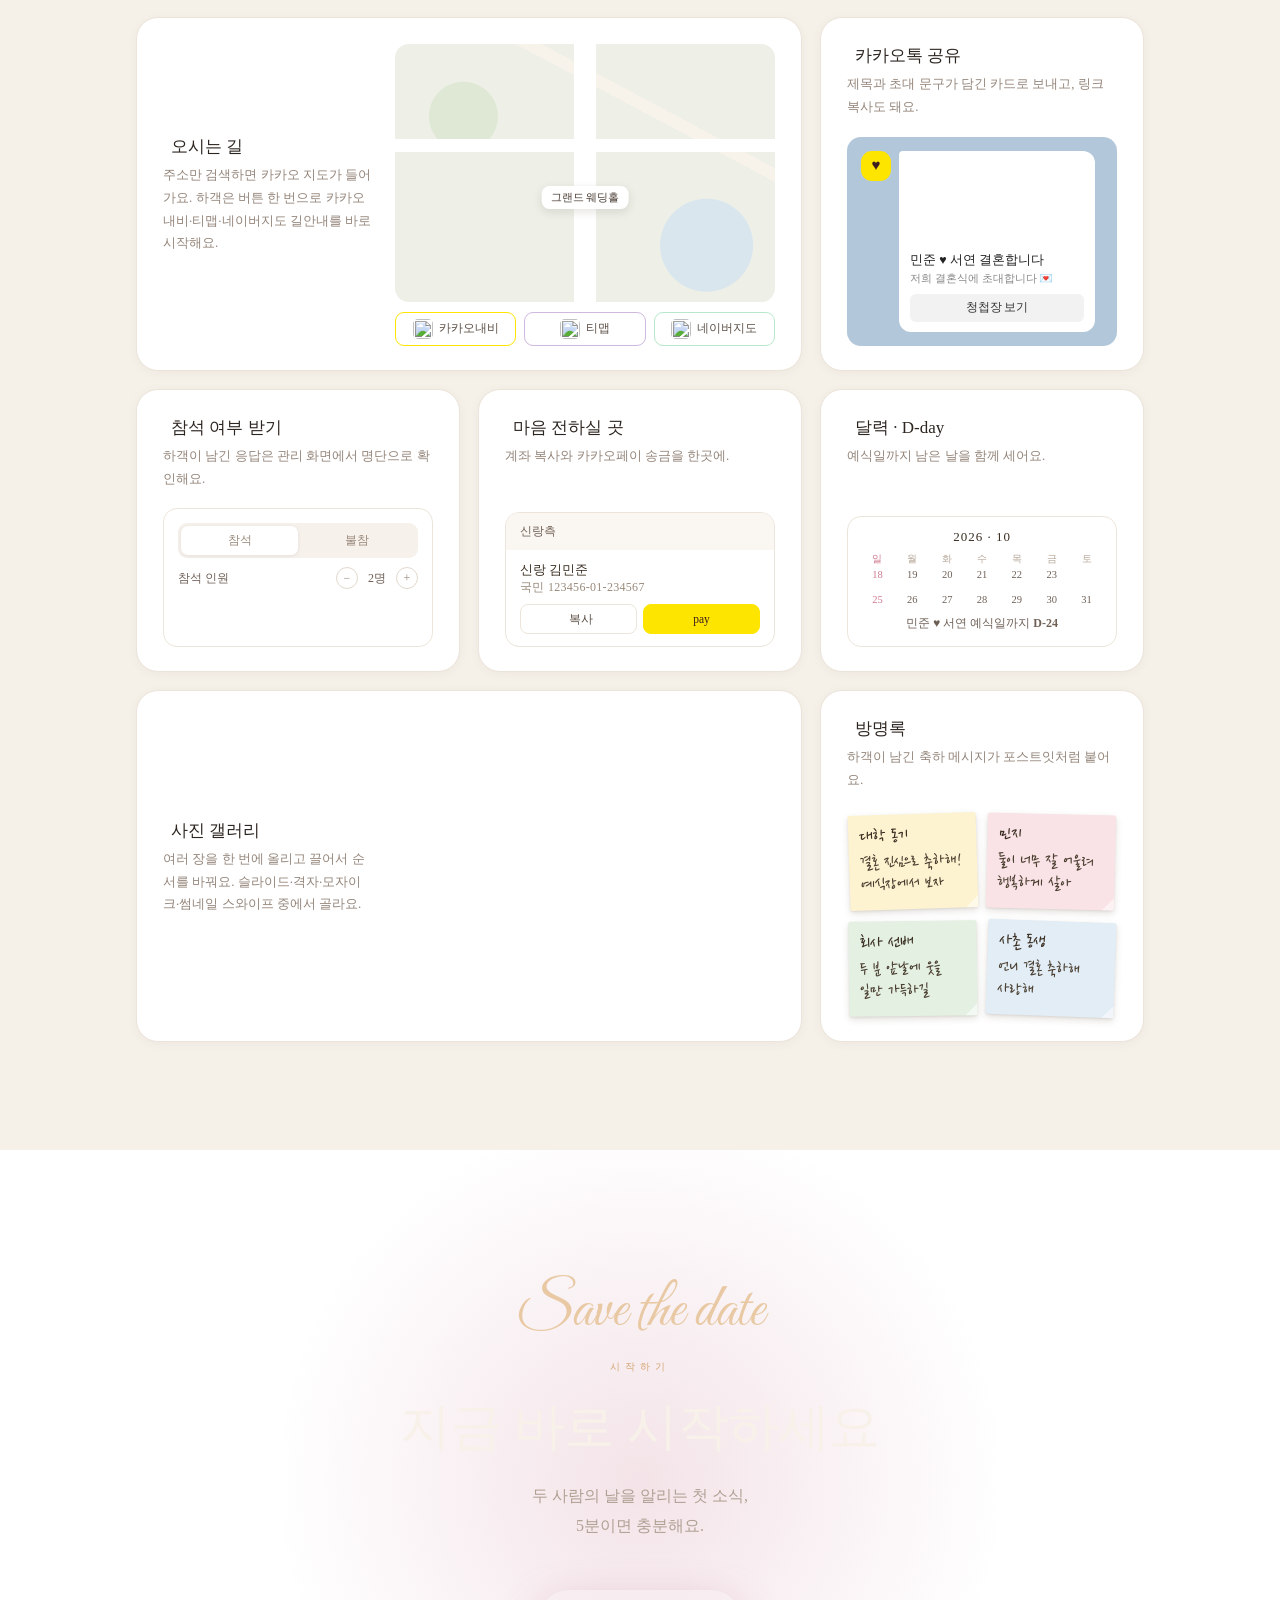
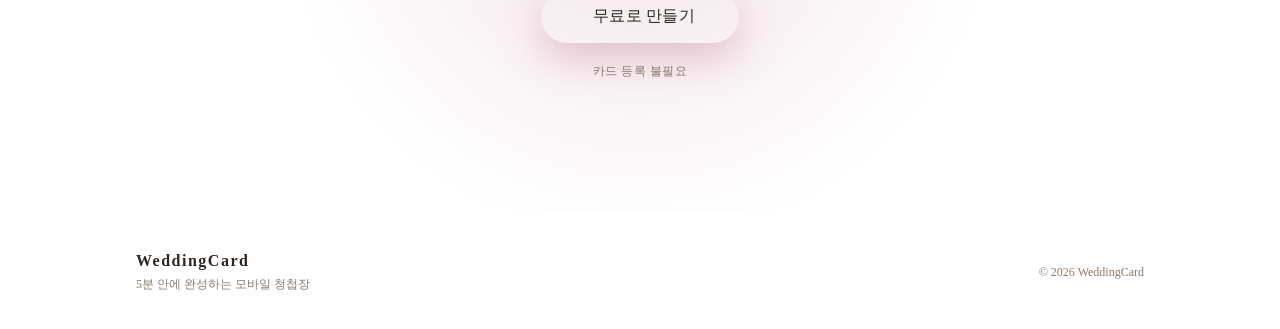
==== commit e5382dd3: "mobile: 편집기 미리보기 접기/높이 축소, 좁은 폰에서 라벨을 입력칸 위로, 랜딩 편집기 소개 2열·문구, 로그인 카드 여백 Co-Authored-By: Claude Opus" ====
--- a/src/main/resources/templates/index.html
+++ b/src/main/resources/templates/index.html
@@ -24,7 +24,7 @@
 <link href="https://fonts.googleapis.com/css2?family=Gowun+Batang&family=Nanum+Pen+Script&text=%20%21%EA%B0%80%EA%B2%8C%EA%B2%B0%EA%B3%A0%EA%B8%80%EA%B8%B0%EA%B8%B8%EB%82%A0%EB%84%88%EB%8B%88%EB%8C%80%EB%8F%99%EB%91%90%EB%91%98%EB%93%9D%EB%9E%91%EB%A0%A4%EB%A1%9C%EB%A7%8C%EB%AC%B4%EB%AF%BC%EB%B0%94%EB%B0%B0%EB%B3%B4%EB%B3%B5%EB%B6%84%EC%82%AC%EC%82%B4%EC%83%9D%EC%84%9C%EC%84%A0%EC%86%90%EC%8B%9D%EC%8B%AC%EC%94%A8%EC%95%84%EC%95%9E%EC%96%B4%EC%96%B8%EC%97%90%EC%98%88%EC%9A%B4%EC%9A%B8%EC%9B%83%EC%9C%BC%EC%9D%84%EC%9D%B4%EC%9D%BC%EC%9E%90%EC%9E%98%EC%9E%A5%EC%A7%80%EC%A7%84%EC%B4%8C%EC%B6%95%ED%83%95%ED%8E%9C%ED%95%98%ED%95%99%ED%95%B4%ED%96%89%ED%98%BC%ED%9A%8C&display=swap" rel="stylesheet">
 <!-- 아치형 카드 날짜 숫자 — 실제 청첩장 기본값과 같은 경기천년바탕 (unicode-range subset 이라 쓰인 글자 조각만 받음) -->
 <link rel="stylesheet" href="https://cdn.jsdelivr.net/gh/fonts-archive/GyeonggiBatang/subsets/GyeonggiBatang-dynamic-subset.css">
-  <link rel="stylesheet" href="https://cdn.jsdelivr.net/npm/@tabler/icons-webfont@latest/dist/tabler-icons.min.css">
+  <link rel="stylesheet" th:href="@{/css/icons.css}"><!-- 쓰는 아이콘만 남긴 자체 호스팅 (tools/icons) -->
   <link rel="stylesheet" th:href="@{/css/tokens.css}">
   <style>
     *, *::before, *::after { box-sizing: border-box; margin: 0; padding: 0; }
@@ -269,6 +269,12 @@
     @media (max-width: 640px) {
       .lp-ed-visual { flex-direction: column-reverse; align-items: center; }
       .lp-ed-panel { flex: 0 0 auto; width: min(100%, 340px); margin: -48px 0 0; }
+      /* 모바일 — 기능 6개를 세로로 길게 늘어놓지 않고 2열 칩으로 (설명은 데스크톱에서만) */
+      .lp-ed-list { display: grid; grid-template-columns: 1fr 1fr; gap: 8px; margin-top: 22px; }
+      .lp-ed-list li { padding: 10px; gap: 9px; align-items: center; background: rgba(255,255,255,0.6); }
+      .lp-ed-list .ic { flex-basis: 28px; height: 28px; font-size: 15px; border-radius: 8px; }
+      .lp-ed-list .t { font-size: 12.5px; line-height: 1.35; word-break: keep-all; }
+      .lp-ed-list .d { display: none; }
     }
 
     /* ── 기능 모음 (벤토) ──
@@ -390,6 +396,7 @@
 
     /* ── 히어로 배지 (예전 숫자 띠) ── */
     .lp-badges { list-style: none; display: flex; flex-wrap: wrap; gap: 8px; margin-top: 26px; }
+    @media (max-width: 960px) { .lp-badges { justify-content: center; } }
     .lp-badges li {
       display: inline-flex; align-items: center; gap: 6px; padding: 7px 13px; border-radius: 999px;
       background: rgba(255,255,255,0.7); border: 1px solid #ece2d8; font-size: 12.5px; color: #6f6056;
@@ -429,7 +436,17 @@
       .lp-nav-inner { padding: 0 20px !important; }
       .lp-cf { height: 400px; }
       .lp-cf-nav { display: none; }
-    }
+      /* 좁은 화면: 메뉴 글자가 두 줄로 쪼개지지 않게 */
+      .lp-nav-inner > div { gap: 16px !important; }
+      .lp-nav-inner a { white-space: nowrap; }
+      .lp-nav-inner .lp-dark-btn { padding: 9px 16px !important; }
+    }
+    @media (max-width: 360px) {
+      .lp-nav-inner .nav-link[href="#editor"] { display: none; }
+    }
+    /* 테마 커버플로우 양옆 카드가 화면 밖으로 나가 가로 스크롤이 생기지 않게 */
+    #themes { overflow-x: clip; }
+    .lp-keep { word-break: keep-all; }
     @media (prefers-reduced-motion: reduce) {
       [data-reveal] { opacity: 1 !important; transform: none !important; transition: none !important; }
       .feat-card { transition: none !important; }
@@ -664,7 +681,7 @@
         <div style="font-size:10px;letter-spacing:5px;color:var(--color-gold);font-weight:500;text-transform:uppercase;margin-bottom:14px;">EDITOR</div>
         <div class="lp-script" aria-hidden="true">Editor</div>
         <h2 style="font-family:var(--font-serif);font-size:clamp(26px,3.5vw,40px);font-weight:300;color:var(--color-ink-deepest);line-height:1.35;">쓰는 대로,<br>바로 보여요</h2>
-        <p style="font-size:14px;color:#9a8a78;margin-top:14px;font-weight:300;line-height:1.8;">왼쪽에서 고치면 오른쪽 청첩장이 그 자리에서 바뀌어요.<br>저장하고 새로고침할 필요가 없어요.</p>
+        <p style="font-size:14px;color:#9a8a78;margin-top:14px;font-weight:300;line-height:1.8;">편집창에서 고치면 청첩장이 그 자리에서 바뀌어요.<br>저장하고 새로고침할 필요가 없어요.</p>
         <ul class="lp-ed-list" id="edList">
           <li data-step="names"><span class="ic"><i class="ti ti-eye"></i></span><div><div class="t">실시간 미리보기</div><div class="d">입력하는 즉시 하객이 볼 화면 그대로 반영돼요</div></div></li>
           <li data-step="font"><span class="ic"><i class="ti ti-typography"></i></span><div><div class="t">한글·영문 글꼴 13종</div><div class="d">명조, 고딕, 손글씨까지 — 목록이 그 글꼴로 보여 고르기 쉬워요</div></div></li>
@@ -730,7 +747,7 @@
     <div data-reveal style="text-align:center;margin-bottom:56px;">
       <div style="font-size:10px;letter-spacing:5px;color:var(--color-gold);font-weight:500;text-transform:uppercase;margin-bottom:14px;">FEATURES</div>
       <div class="lp-script" aria-hidden="true">Features</div>
-      <h2 style="font-family:var(--font-serif);font-size:clamp(26px,3.5vw,40px);font-weight:300;color:var(--color-ink-deepest);">하객에게 필요한 건 다 담았어요</h2>
+      <h2 style="font-family:var(--font-serif);font-size:clamp(26px,3.5vw,40px);font-weight:300;color:var(--color-ink-deepest);" class="lp-keep">하객에게 필요한 건 다 담았어요</h2>
       <p style="font-size:14px;color:#9a8a78;margin-top:12px;font-weight:300;">아래 그림은 청첩장 속 화면을 옮겨 그린 예시예요</p>
     </div>
     <div class="lp-bento">
